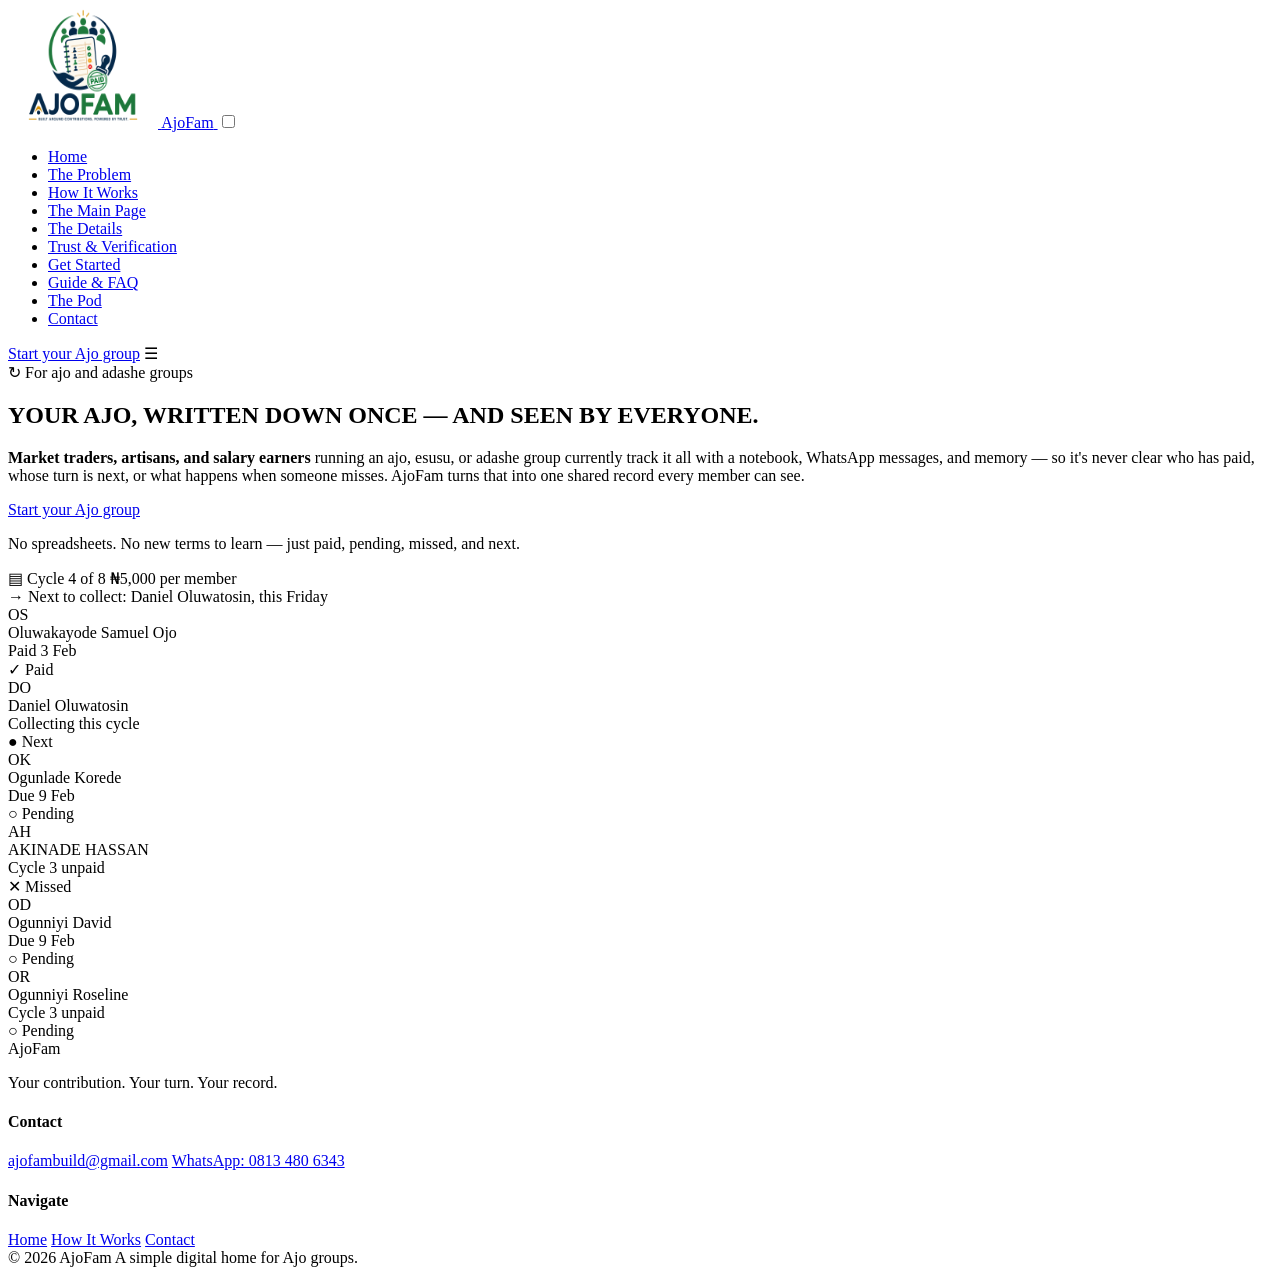
==== index.html @ 565b0f82 "Update index.html" ====
<html lang="en">
  <head>
    <meta charset="UTF-8" />
    <meta name="viewport" content="width=device-width, initial-scale=1.0" />
    <title>AjoFam — Your contribution. Your turn. Your record.</title>
    <link rel="stylesheet" href="brand.css" />
  </head>
  <body>
<header class="nav">
  <div class="nav-inner">
    <a class="brand" href="index.html">
      <img
        src="image/Ajo-fam-logo.png"
        alt="AjoFam logo"
        width="150"
        height="120"
      />
      <span class="brand-word">Ajo<span>Fam</span></span>
    </a>
    <input type="checkbox" id="nav-toggle" class="nav-toggle" />
    <ul class="nav-links">
      <li><a href="index.html" class="active" aria-current="page">Home</a></li>
      <li><a href="problem.html">The Problem</a></li>
      <li><a href="how-it-works.html">How It Works</a></li>
      <li><a href="dashboard.html">The Main Page</a></li>
      <li><a href="details.html">The Details</a></li>
      <li><a href="trust.html">Trust &amp; Verification</a></li>
      <li><a href="request.html">Get Started</a></li>
      <li><a href="faq.html">Guide &amp; FAQ</a></li>
      <li><a href="pod.html">The Pod</a></li>
      <li><a href="contact.html">Contact</a></li>
    </ul>
    <a class="button small" href="request.html">Start your Ajo group</a>
    <label for="nav-toggle" class="nav-toggle-label" aria-label="Toggle navigation menu">
      ☰
    </label>
  </div>
</header>

    <main id="top">
      <section class="hero">
        <div class="wrap hero-grid">
          <div>
            <div class="eyebrow-line">
              <span class="mark">↻</span> For ajo and adashe groups
            </div>
            <h1 class="headline">
              YOUR AJO, WRITTEN DOWN ONCE — AND SEEN BY EVERYONE.
            </h1>
            <p class="subhead">
              <strong>Market traders, artisans, and salary earners</strong>
              running an ajo, esusu, or adashe group currently track it all with
              a notebook, WhatsApp messages, and memory — so it's never clear
              who has paid, whose turn is next, or what happens when someone
              misses. AjoFam turns that into one shared record every member can
              see.
            </p>
            <div class="hero-ctas">
              <a class="button" href="request.html">Start your Ajo group</a>
            </div>
            <p class="hero-note">
              No spreadsheets. No new terms to learn — just paid, pending,
              missed, and next.
            </p>
          </div>

          <div
            class="ledger-card"
            aria-label="Sample AjoFam contribution record"
          >
            <div class="ledger-head">
              <span class="cycle">▤ Cycle 4 of 8</span>
              <span class="amount">₦5,000 per member</span>
            </div>
            <div class="next-banner">
              → Next to collect: Daniel Oluwatosin, this Friday
            </div>
            <div class="rows">
              <div class="row">
                <div class="avatar">OS</div>
                <div class="who">
                  <div class="name">Oluwakayode Samuel Ojo</div>
                  <div class="meta">Paid 3 Feb</div>
                </div>
                <div class="stamp paid">✓ Paid</div>
              </div>
              <div class="row">
                <div class="avatar">DO</div>
                <div class="who">
                  <div class="name">Daniel Oluwatosin</div>
                  <div class="meta">Collecting this cycle</div>
                </div>
                <div class="stamp next">● Next</div>
              </div>
              <div class="row">
                <div class="avatar">OK</div>
                <div class="who">
                  <div class="name">Ogunlade Korede</div>
                  <div class="meta">Due 9 Feb</div>
                </div>
                <div class="stamp pending">○ Pending</div>
              </div>
              <div class="row">
                <div class="avatar">AH</div>
                <div class="who">
                  <div class="name">AKINADE HASSAN</div>
                  <div class="meta">Cycle 3 unpaid</div>
                </div>
                <div class="stamp missed">✕ Missed</div>
              </div>
              <div class="row">
                <div class="avatar">OD</div>
                <div class="who">
                  <div class="name">Ogunniyi David</div>
                  <div class="meta">Due 9 Feb</div>
                </div>
                <div class="stamp pending">○ Pending</div>
              </div>
              <div class="row">
                <div class="avatar">OR</div>
                <div class="who">
                  <div class="name">Ogunniyi Roseline</div>
                  <div class="meta">Cycle 3 unpaid</div>
                </div>
                <div class="stamp pending">○ Pending</div>
              </div>
            </div>
          </div>
        </div>
      </section>
    </main>
    <footer class="site-footer">
  <div class="wrap">
    <div class="footer-grid">
      <div>
        <div class="footer-brand">Ajo<span>Fam</span></div>
        <p>Your contribution. Your turn. Your record.</p>
      </div>
      <div>
        <h4>Contact</h4>
        <a href="mailto:ajofambuild@gmail.com">ajofambuild@gmail.com</a>
        <a href="https://wa.me/2348134806343" target="_blank" rel="noopener">WhatsApp: 0813 480 6343</a>
      </div>
      <div>
        <h4>Navigate</h4>
        <a href="index.html">Home</a>
        <a href="how-it-works.html">How It Works</a>
        <a href="contact.html">Contact</a>
      </div>
    </div>
    <div class="footer-bottom">
      <span>&copy; 2026 AjoFam</span>
      <span>A simple digital home for Ajo groups.</span>
    </div>
  </div>
</footer>
  </body>
</html>
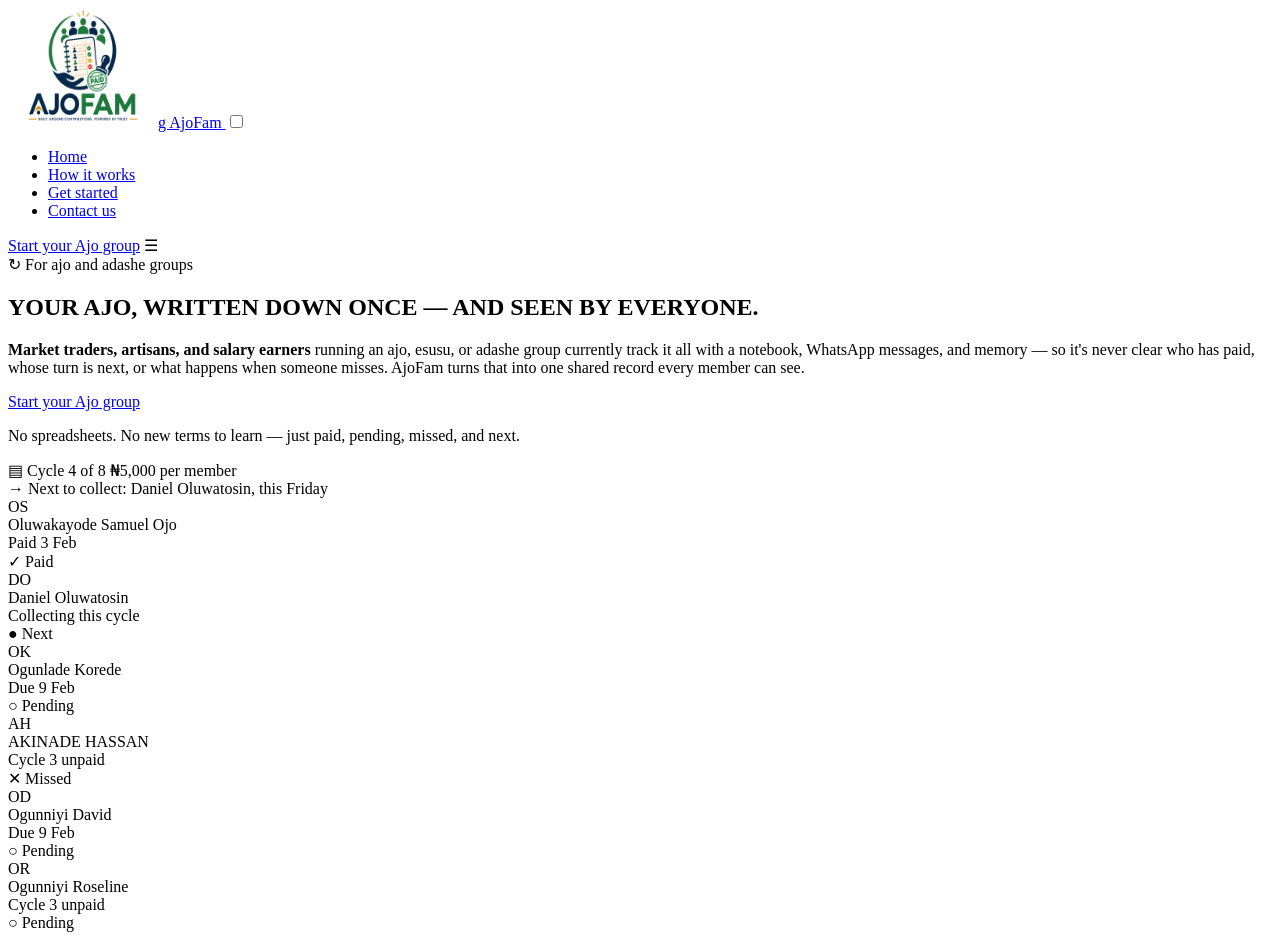
==== commit 87227ec4: "finished" ====
--- a/index.html
+++ b/index.html
@@ -3,39 +3,33 @@
     <meta charset="UTF-8" />
     <meta name="viewport" content="width=device-width, initial-scale=1.0" />
     <title>AjoFam — Your contribution. Your turn. Your record.</title>
-    <link rel="stylesheet" href="brand.css" />
+    <link rel="stylesheet" href="style.css" />
   </head>
   <body>
-<header class="nav">
-  <div class="nav-inner">
-    <a class="brand" href="index.html">
-      <img
-        src="image/Ajo-fam-logo.png"
-        alt="AjoFam logo"
-        width="150"
-        height="120"
-      />
-      <span class="brand-word">Ajo<span>Fam</span></span>
-    </a>
-    <input type="checkbox" id="nav-toggle" class="nav-toggle" />
-    <ul class="nav-links">
-      <li><a href="index.html" class="active" aria-current="page">Home</a></li>
-      <li><a href="problem.html">The Problem</a></li>
-      <li><a href="how-it-works.html">How It Works</a></li>
-      <li><a href="dashboard.html">The Main Page</a></li>
-      <li><a href="details.html">The Details</a></li>
-      <li><a href="trust.html">Trust &amp; Verification</a></li>
-      <li><a href="request.html">Get Started</a></li>
-      <li><a href="faq.html">Guide &amp; FAQ</a></li>
-      <li><a href="pod.html">The Pod</a></li>
-      <li><a href="contact.html">Contact</a></li>
-    </ul>
-    <a class="button small" href="request.html">Start your Ajo group</a>
-    <label for="nav-toggle" class="nav-toggle-label" aria-label="Toggle navigation menu">
-      ☰
-    </label>
-  </div>
-</header>
+    <header class="nav">
+      <div class="nav-inner">
+        <a class="brand" href="#top">
+          <img
+            src="image/Ajo-fam-logo.png"
+            alt="AjoFam logo"
+            width="150"
+            height="120"
+          />g
+          <span class="brand-word">Ajo<span>Fam</span></span>
+        </a>
+        <input type="checkbox" id="nav-toggle" class="nav-toggle" />
+        <ul class="nav-links">
+          <li><a href="#top">Home</a></li>
+          <li><a href="#top">How it works</a></li>
+          <li><a href="#top">Get started</a></li>
+          <li><a href="#top">Contact us</a></li>
+        </ul>
+        <a class="button small" href="request.html">Start your Ajo group</a>
+        <label for="nav-toggle" class="nav-toggle-label" arial-label="Toggle navigation menu">
+          ☰
+        </label>
+      </div>
+    </header>
 
     <main id="top">
       <section class="hero">
@@ -129,30 +123,5 @@
         </div>
       </section>
     </main>
-    <footer class="site-footer">
-  <div class="wrap">
-    <div class="footer-grid">
-      <div>
-        <div class="footer-brand">Ajo<span>Fam</span></div>
-        <p>Your contribution. Your turn. Your record.</p>
-      </div>
-      <div>
-        <h4>Contact</h4>
-        <a href="mailto:ajofambuild@gmail.com">ajofambuild@gmail.com</a>
-        <a href="https://wa.me/2348134806343" target="_blank" rel="noopener">WhatsApp: 0813 480 6343</a>
-      </div>
-      <div>
-        <h4>Navigate</h4>
-        <a href="index.html">Home</a>
-        <a href="how-it-works.html">How It Works</a>
-        <a href="contact.html">Contact</a>
-      </div>
-    </div>
-    <div class="footer-bottom">
-      <span>&copy; 2026 AjoFam</span>
-      <span>A simple digital home for Ajo groups.</span>
-    </div>
-  </div>
-</footer>
   </body>
 </html>
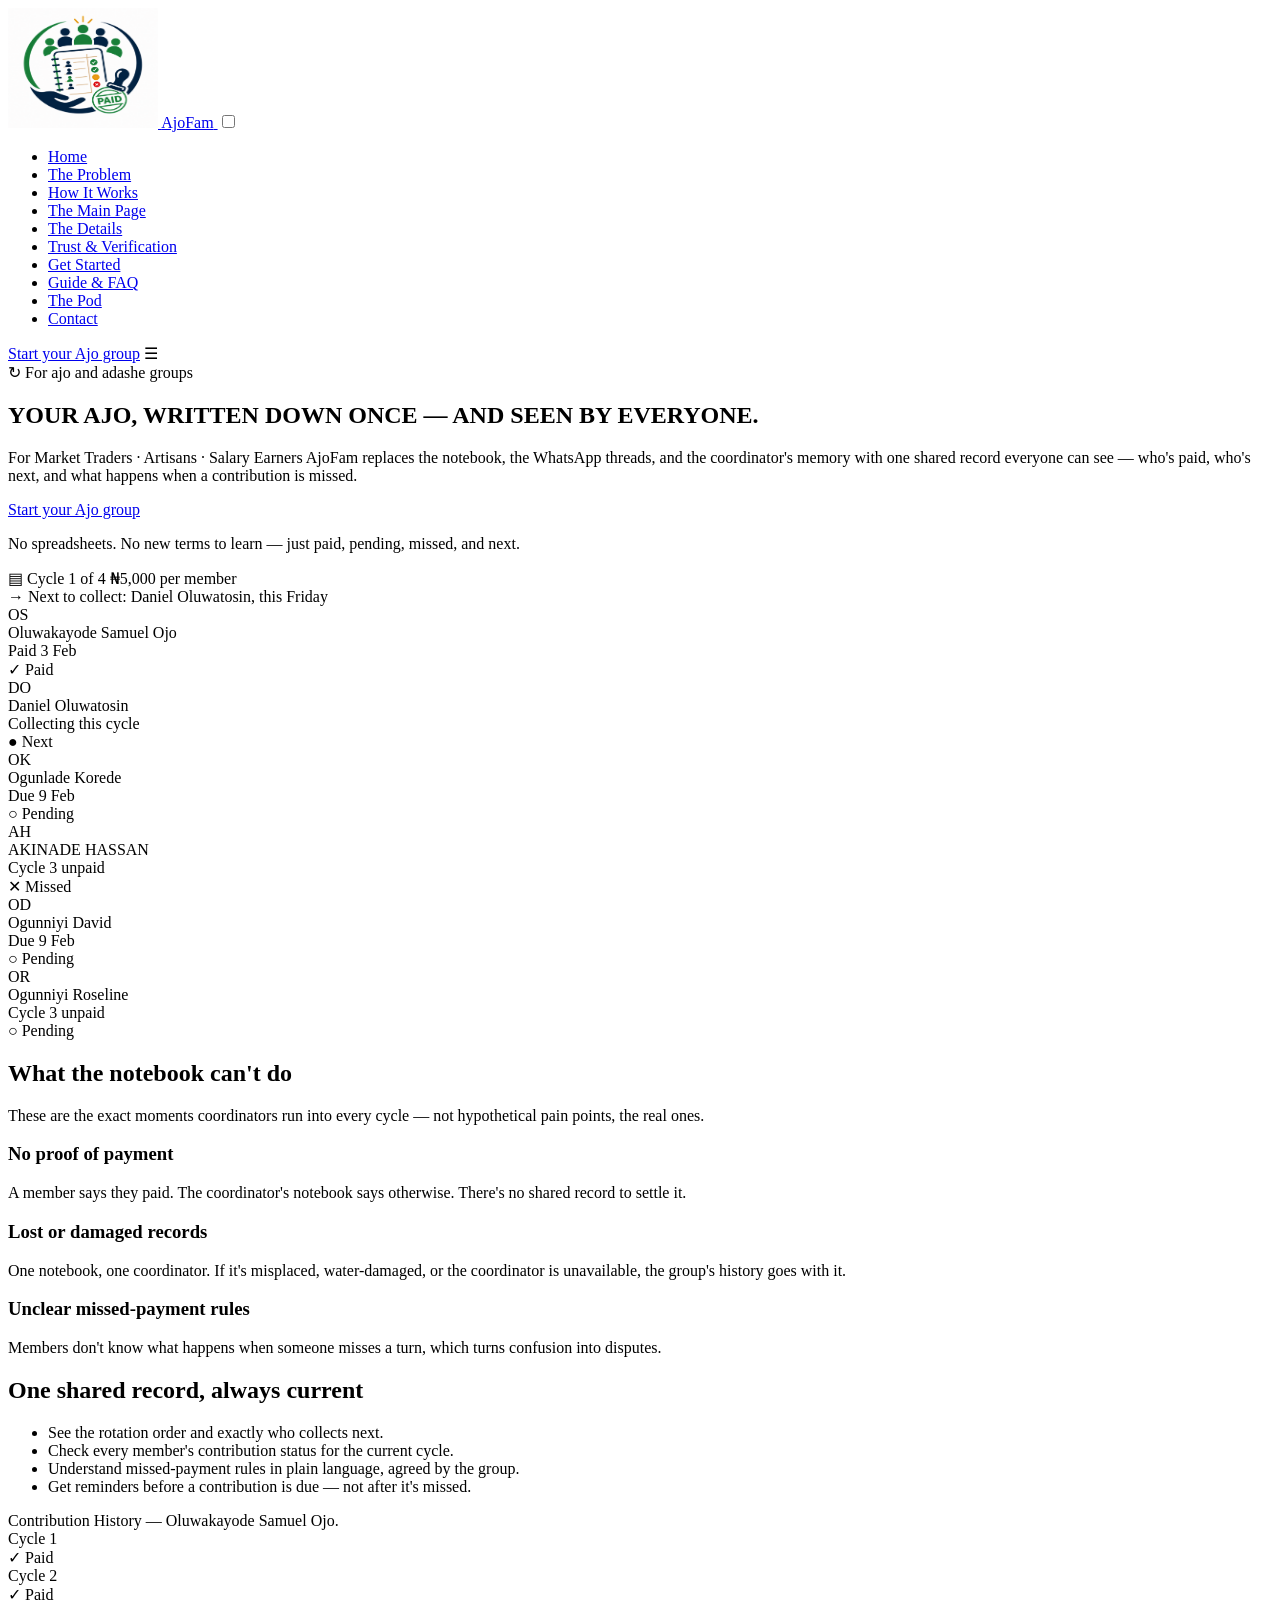
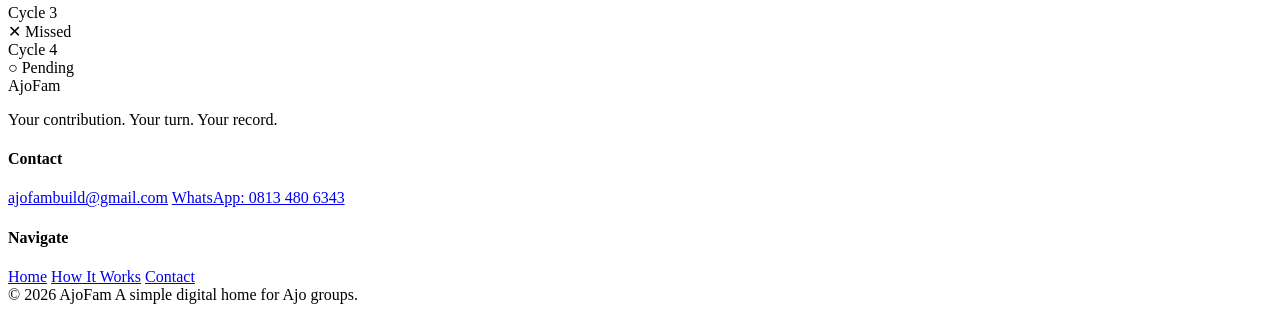
==== commit c33f998e: "finished" ====
--- a/index.html
+++ b/index.html
@@ -3,33 +3,39 @@
     <meta charset="UTF-8" />
     <meta name="viewport" content="width=device-width, initial-scale=1.0" />
     <title>AjoFam — Your contribution. Your turn. Your record.</title>
-    <link rel="stylesheet" href="style.css" />
+    <link rel="stylesheet" href="brand.css" />
   </head>
   <body>
-    <header class="nav">
-      <div class="nav-inner">
-        <a class="brand" href="#top">
-          <img
-            src="image/Ajo-fam-logo.png"
-            alt="AjoFam logo"
-            width="150"
-            height="120"
-          />g
-          <span class="brand-word">Ajo<span>Fam</span></span>
-        </a>
-        <input type="checkbox" id="nav-toggle" class="nav-toggle" />
-        <ul class="nav-links">
-          <li><a href="#top">Home</a></li>
-          <li><a href="#top">How it works</a></li>
-          <li><a href="#top">Get started</a></li>
-          <li><a href="#top">Contact us</a></li>
-        </ul>
-        <a class="button small" href="request.html">Start your Ajo group</a>
-        <label for="nav-toggle" class="nav-toggle-label" arial-label="Toggle navigation menu">
-          ☰
-        </label>
-      </div>
-    </header>
+<header class="nav">
+  <div class="nav-inner">
+    <a class="brand" href="index.html">
+      <img
+        src="image/Ajo-fam-logo.png"
+        alt="AjoFam logo"
+        width="150"
+        height="120"
+      />
+      <span class="brand-word">Ajo<span>Fam</span></span>
+    </a>
+    <input type="checkbox" id="nav-toggle" class="nav-toggle" />
+    <ul class="nav-links">
+      <li><a href="index.html" class="active" aria-current="page">Home</a></li>
+      <li><a href="problem.html">The Problem</a></li>
+      <li><a href="how-it-works.html">How It Works</a></li>
+      <li><a href="dashboard.html">The Main Page</a></li>
+      <li><a href="details.html">The Details</a></li>
+      <li><a href="trust.html">Trust &amp; Verification</a></li>
+      <li><a href="request.html">Get Started</a></li>
+      <li><a href="faq.html">Guide &amp; FAQ</a></li>
+      <li><a href="pod.html">The Pod</a></li>
+      <li><a href="contact.html">Contact</a></li>
+    </ul>
+    <a class="button small" href="request.html">Start your Ajo group</a>
+    <label for="nav-toggle" class="nav-toggle-label" aria-label="Toggle navigation menu">
+      ☰
+    </label>
+  </div>
+</header>
 
     <main id="top">
       <section class="hero">
@@ -42,12 +48,10 @@
               YOUR AJO, WRITTEN DOWN ONCE — AND SEEN BY EVERYONE.
             </h1>
             <p class="subhead">
-              <strong>Market traders, artisans, and salary earners</strong>
-              running an ajo, esusu, or adashe group currently track it all with
-              a notebook, WhatsApp messages, and memory — so it's never clear
-              who has paid, whose turn is next, or what happens when someone
-              misses. AjoFam turns that into one shared record every member can
-              see.
+              <span class="hero-tag">For Market Traders · Artisans · Salary Earners</span>
+              AjoFam replaces the notebook, the WhatsApp threads, and the
+            coordinator's memory with one shared record everyone can see — who's
+            paid, who's next, and what happens when a contribution is missed.
             </p>
             <div class="hero-ctas">
               <a class="button" href="request.html">Start your Ajo group</a>
@@ -63,7 +67,7 @@
             aria-label="Sample AjoFam contribution record"
           >
             <div class="ledger-head">
-              <span class="cycle">▤ Cycle 4 of 8</span>
+              <span class="cycle">▤ Cycle 1 of 4</span>
               <span class="amount">₦5,000 per member</span>
             </div>
             <div class="next-banner">
@@ -122,6 +126,105 @@
           </div>
         </div>
       </section>
+      <section class="problem">
+        <div class="container">
+          <h2>What the notebook can't do</h2>
+          <p class="subtext">
+            These are the exact moments coordinators run into every cycle — not
+            hypothetical pain points, the real ones.
+          </p>
+          <div class="problem-grid">
+            <div class="problem-card">
+              <h3>No proof of payment</h3>
+              <p>
+                A member says they paid. The coordinator's notebook says
+                otherwise. There's no shared record to settle it.
+              </p>
+            </div>
+            <div class="problem-card">
+              <h3>Lost or damaged records</h3>
+              <p>
+                One notebook, one coordinator. If it's misplaced, water-damaged,
+                or the coordinator is unavailable, the group's history goes with
+                it.
+              </p>
+            </div>
+            <div class="problem-card">
+              <h3>Unclear missed-payment rules</h3>
+              <p>
+              Members don't know what happens when someone misses a turn, which
+              turns confusion into disputes.
+              </p>
+            </div>
+          </div>
+        </div>
+      </section>
+    <section class="solution">
+      <div class="container">
+        <div>
+          <h2>One shared record, always current</h2>
+          <ul>
+            <li>See the rotation order and exactly who collects next.</li>
+            <li>
+              Check every member's contribution status for the current cycle.
+            </li>
+            <li>
+              Understand missed-payment rules in plain language, agreed by the
+              group.
+            </li>
+            <li>
+              Get reminders before a contribution is due — not after it's
+              missed.
+            </li>
+          </ul>
+        </div>
+        <div class="ledger-card">
+          <div class="ledger-head">Contribution History — Oluwakayode Samuel Ojo.</div>
+          <div class="row">
+            <div class="ledger-name">Cycle 1</div>
+            <div class="stamp paid">✓ Paid</div>
+          </div>
+          <div class="row">
+            <div class="ledger-name">Cycle 2</div>
+            <div class="stamp paid">✓ Paid</div>
+          </div>
+          <div class="row">
+            <div class="ledger-name">Cycle 3</div>
+            <div class="stamp missed">✕ Missed</div>
+          </div>
+          <div class="row">
+            <div class="ledger-name">Cycle 4</div>
+            <div class="stamp pending">○ Pending</div>
+          </div>
+        </div>
+      </div>
+    </section>
+
     </main>
+    <footer class="site-footer">
+  <div class="wrap">
+    <div class="footer-grid">
+      <div>
+        <div class="footer-brand">Ajo<span>Fam</span></div>
+        <p>Your contribution. Your turn. Your record.</p>
+      </div>
+      <div>
+        <h4>Contact</h4>
+        <a href="mailto:ajofambuild@gmail.com">ajofambuild@gmail.com</a>
+        <a href="https://wa.me/2348134806343" target="_blank" rel="noopener">WhatsApp: 0813 480 6343</a>
+      </div>
+      <div>
+        <h4>Navigate</h4>
+        <a href="index.html">Home</a>
+        <a href="how-it-works.html">How It Works</a>
+        <a href="contact.html">Contact</a>
+      </div>
+    </div>
+    <div class="footer-bottom">
+      <span>&copy; 2026 AjoFam</span>
+      <span>A simple digital home for Ajo groups.</span>
+    </div>
+  </div>
+</footer>
   </body>
 </html>
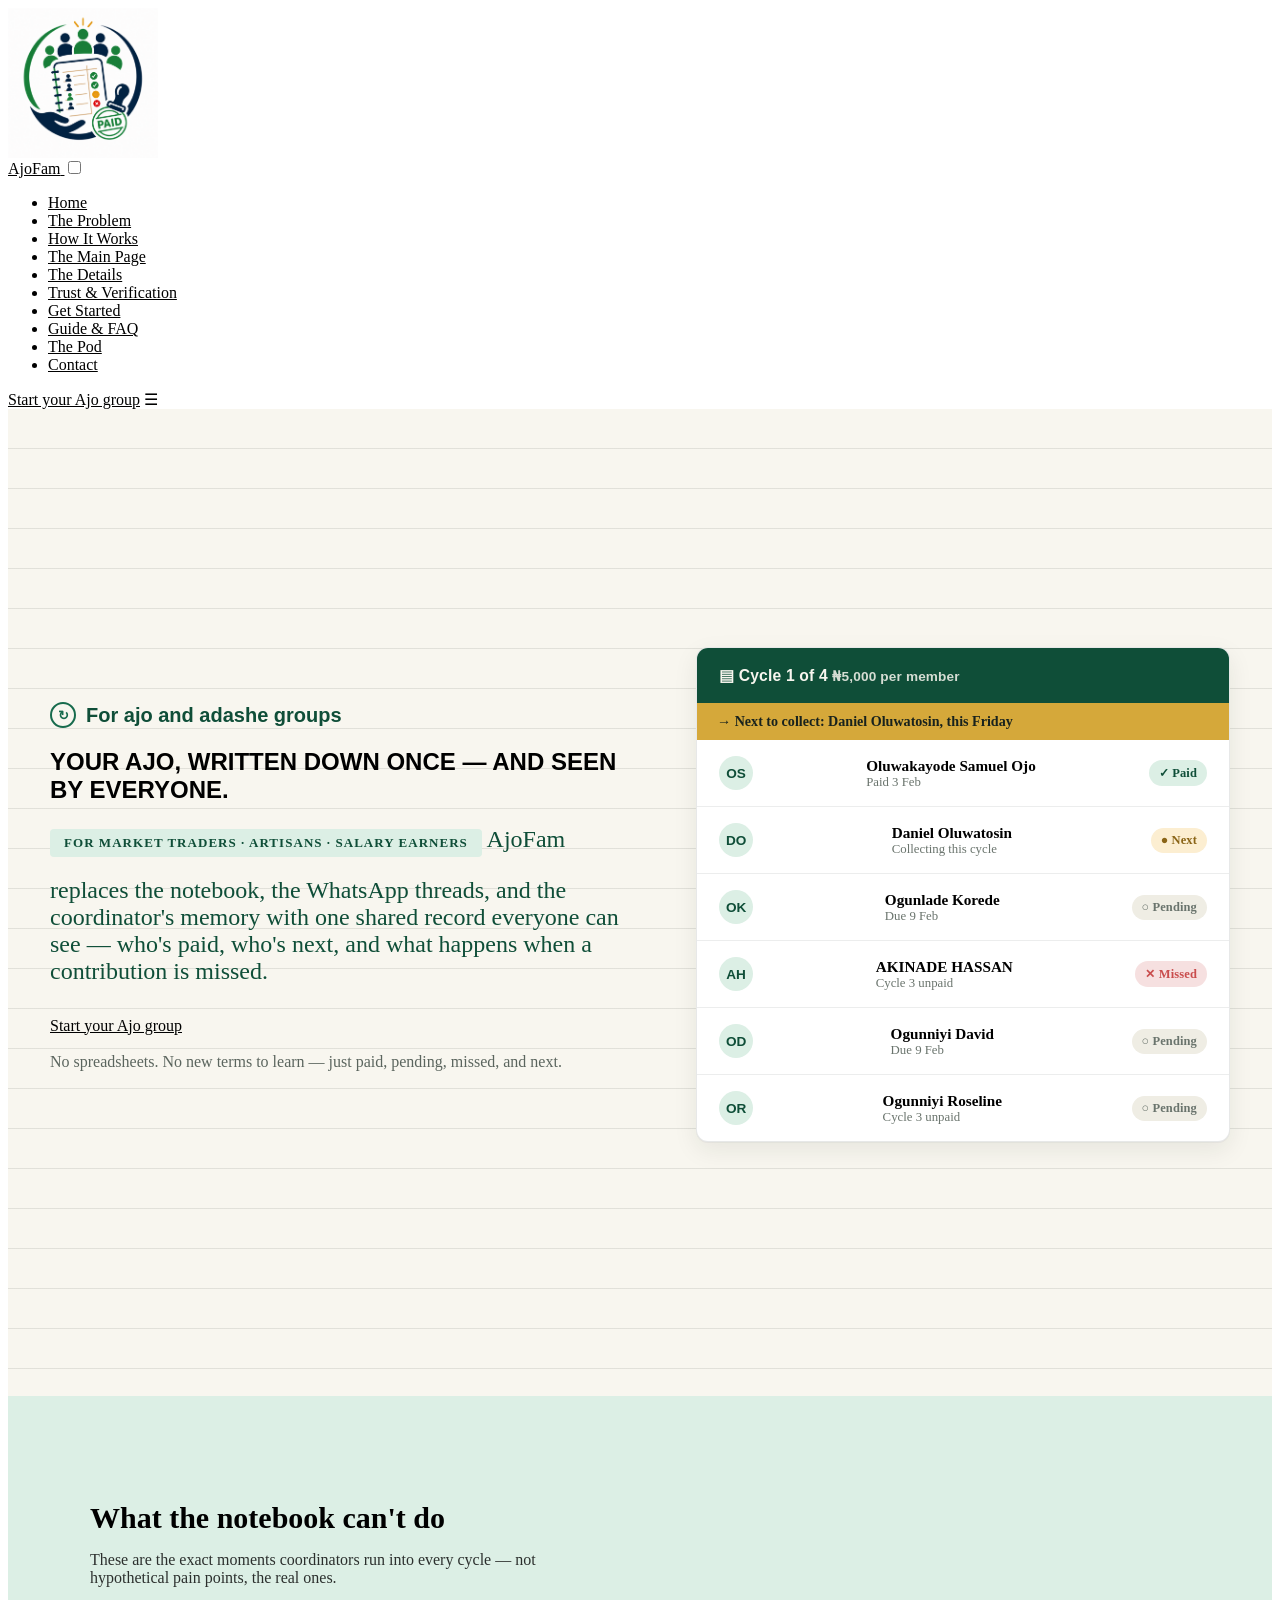
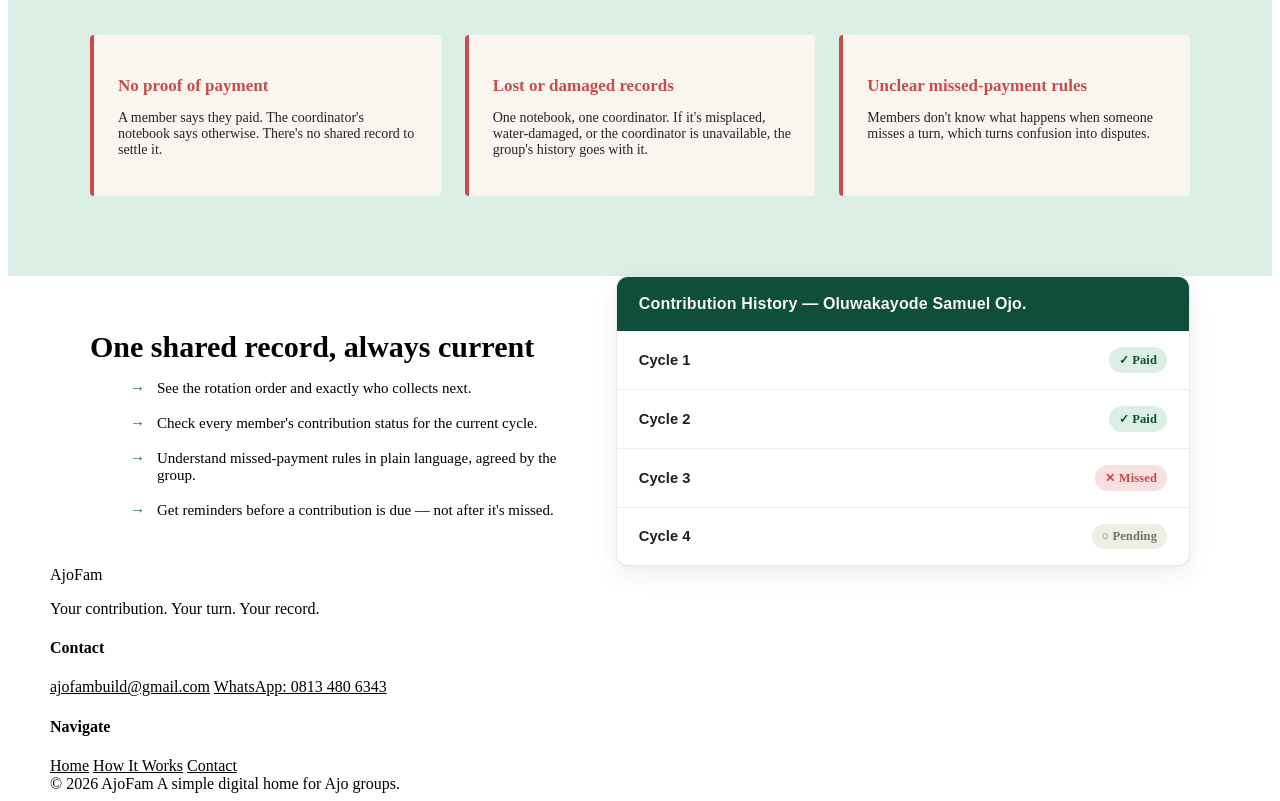
==== commit 3ddfef12: "completed trust.css" ====
--- a/index.html
+++ b/index.html
@@ -4,6 +4,7 @@
     <meta name="viewport" content="width=device-width, initial-scale=1.0" />
     <title>AjoFam — Your contribution. Your turn. Your record.</title>
     <link rel="stylesheet" href="brand.css" />
+    <link rel="stylesheet" href="landing.css" />
   </head>
   <body>
 <header class="nav">
--- a/landing.css
+++ b/landing.css
@@ -0,0 +1,416 @@
+a {
+  color: inherit;
+}
+img {
+  max-width: 100%;
+  display: block;
+  height: auto;
+}
+
+.wrap {
+  max-width: 1180px;
+  margin: 0 auto;
+  padding: 0 32px;
+}
+
+/* ================= HERO (this is the whole page) ================= */
+section.hero {
+  background:
+    repeating-linear-gradient(
+      to bottom,
+      transparent 0px,
+      transparent 39px,
+      rgba(24, 34, 29, 0.1) 39px,
+      rgba(24, 34, 29, 0.1) 40px
+    ),
+    #f8f6ef;
+  padding: 72px 0 88px;
+  min-height: calc(100vh - 73px);
+  display: flex;
+  align-items: center;
+}
+.hero-grid {
+  width: 100%;
+  display: grid;
+  grid-template-columns: 1.05fr 0.95fr;
+  gap: 56px;
+  align-items: center;
+}
+.eyebrow-line {
+  display: flex;
+  align-items: center;
+  gap: 10px;
+  font-family: "Inter", sans-serif;
+  font-weight: 600;
+  font-size: 1.25rem;
+  color: #0f4e38;
+  margin-bottom: 18px;
+}
+.eyebrow-line .mark {
+  width: 22px;
+  height: 22px;
+  border-radius: 50%;
+  border: 2px solid #176b4d;
+  display: flex;
+  align-items: center;
+  justify-content: center;
+  font-size: 0.8rem;
+  color: #176b4d;
+  flex-shrink: 0;
+}
+.container {
+  max-width: 1100px;
+  margin: 0 auto;
+  padding: 0 24px;
+}
+.headline {
+  font-family: "DM Sans", sans-serif;
+  color: "Inter", sans-serif;
+  line-height: 1.15;
+}
+p.subhead {
+  margin-top: 22px;
+  font-size: 1.5rem;
+  max-width: 48ch;
+  color: #0f4e38;
+}
+.hero-tag {
+  display: inline-block;
+  font-size: 13px;
+  letter-spacing: 0.08em;
+  text-transform: uppercase;
+  color: #0f4e38;
+  background: #dcefe5;
+  padding: 6px 14px;
+  border-radius: 4px;
+  margin-bottom: 20px;
+  font-weight: 600;
+}
+p.subhead strong {
+  color: #0f4e38;
+}
+
+.problem {
+  background: #dcefe5;
+  padding: 80px 0;
+}
+
+.problem h2 {
+  font-size: 30px;
+  margin-bottom: 12px;
+  max-width: 30ch;
+}
+
+.problem .subtext {
+  font-size: 16px;
+  opacity: 0.8;
+  margin-bottom: 48px;
+  max-width: 60ch;
+}
+
+.problem-grid {
+  display: grid;
+  grid-template-columns: repeat(3, 1fr);
+  gap: 24px;
+}
+
+.problem-card {
+  background: #f8f6ef;
+  border-left: 4px solid #c94c4c;
+  border-radius: 4px;
+  padding: 24px;
+}
+
+.problem-card h3 {
+  font-size: 17px;
+  color: #c94c4c;
+  margin-bottom: 8px;
+}
+
+.problem-card p {
+  font-size: 14px;
+  opacity: 0.85;
+}
+
+<--solution section-- > .solution {
+  padding: 88px 0;
+  background: #dcefe5;
+}
+
+.solution .container {
+  display: grid;
+  grid-template-columns: 0.9fr 1.1fr;
+  gap: 56px;
+  align-items: center;
+}
+
+.solution h2 {
+  font-size: 30px;
+  margin-bottom: 16px;
+}
+
+.solution ul {
+  list-style: none;
+}
+
+.solution li {
+  display: flex;
+  gap: 12px;
+  margin-bottom: 18px;
+  font-size: 15px;
+}
+
+.solution li::before {
+  content: "→";
+  color: #176b4d;
+  font-weight: 700;
+  flex-shrink: 0;
+}
+
+.hero-ctas {
+  margin-top: 32px;
+}
+.hero-note {
+  margin-top: 18px;
+  font-size: 1rem;
+  color: #5b655e;
+}
+
+/* ----- ledger mock panel ----- */
+.ledger-card {
+  background: #ffffff;
+  border: 1px solid rgba(24, 34, 29, 0.1);
+  border-radius: 12px;
+  box-shadow: 0 8px 24px rgba(24, 34, 29, 0.08), 0 1px 0 rgba(24, 34, 29, 0.04);
+  overflow: hidden;
+}
+
+.ledger-head {
+  background: #0f4e38;
+  color: #f8f6ef;
+  padding: 18px 22px;
+  font-family: "DM Sans", sans-serif;
+  font-weight: 700;
+  font-size: 1rem;
+  letter-spacing: 0.01em;
+}
+
+.row {
+  display: flex;
+  align-items: center;
+  justify-content: space-between;
+  gap: 12px;
+  padding: 16px 22px;
+  border-bottom: 1px solid rgba(24, 34, 29, 0.08);
+  transition: background 0.15s ease;
+}
+
+.row:last-child {
+  border-bottom: none;
+}
+
+.row:hover {
+  background: rgba(15, 78, 56, 0.03);
+}
+
+.ledger-name {
+  font-family: "Inter", sans-serif;
+  font-weight: 600;
+  font-size: 0.92rem;
+  color: #18221d;
+}
+
+.stamp {
+  font-size: 0.78rem;
+  font-weight: 700;
+  padding: 5px 12px;
+  border-radius: 20px;
+  white-space: nowrap;
+  letter-spacing: 0.01em;
+}
+.ledger-head .cycle {
+  font-family: "DM Sans", sans-serif;
+  font-weight: 700;
+  font-size: 0.98rem;
+}
+.ledger-head .amount {
+  font-size: 0.85rem;
+  opacity: 0.85;
+}
+.next-banner {
+  background: #d5a83a;
+  color: #18221d;
+  padding: 10px 20px;
+  font-size: 0.88rem;
+  font-weight: 600;
+  display: flex;
+  align-items: center;
+  gap: 8px;
+}
+.avatar {
+  width: 34px;
+  height: 34px;
+  border-radius: 50%;
+  display: flex;
+  align-items: center;
+  justify-content: center;
+  font-family: "DM Sans", sans-serif;
+  font-weight: 700;
+  font-size: 0.85rem;
+  background: #dcefe5;
+  color: #0f4e38;
+  flex-shrink: 0;
+}
+.who .name {
+  font-weight: 600;
+  font-size: 0.95rem;
+}
+.who .meta {
+  font-size: 0.8rem;
+  color: #6a746d;
+}
+.stamp {
+  font-size: 0.78rem;
+  font-weight: 700;
+  padding: 5px 10px;
+  border-radius: 20px;
+  white-space: nowrap;
+}
+.stamp.paid {
+  background: #dcefe5;
+  color: #0f4e38;
+}
+.stamp.next {
+  background: #fceed1;
+  color: #8a6416;
+}
+.stamp.pending {
+  background: #efede4;
+  color: #6a746d;
+}
+.stamp.missed {
+  background: #f6e0e0;
+  color: #c94c4c;
+}
+
+/* ================= RESPONSIVE ================= */
+@media (min-width: 1400px) {
+  .wrap {
+    max-width: 1280px;
+  }
+}
+
+@media (max-width: 1024px) {
+  .hero-grid {
+    gap: 40px;
+  }
+  h1.headline {
+    font-size: 2.5rem;
+  }
+}
+
+@media (max-width: 900px) {
+  section.hero {
+    min-height: auto;
+    padding: 48px 0 56px;
+  }
+  .hero-grid {
+    grid-template-columns: 1fr;
+  }
+  h1.headline {
+    font-size: 2.3rem;
+    max-width: none;
+  }
+  p.subhead {
+    max-width: none;
+  }
+  .ledger-card {
+    max-width: 520px;
+    gap: 12px;
+  }
+}
+
+@media (max-width: 640px) {
+  .wrap {
+    padding: 0 20px;
+  }
+  .nav-inner {
+    padding: 12px 20px;
+  }
+  h1.headline {
+    font-size: 2rem;
+  }
+  p.subhead {
+    font-size: 1.02rem;
+  }
+  section.hero {
+    padding: 36px 0 40px;
+  }
+  .hero-ctas .btn {
+    width: 100%;
+  }
+  .ledger-head {
+    flex-direction: column;
+    align-items: flex-start;
+    gap: 5px;
+    padding: 14px 16px;
+  }
+}
+
+@media (max-width: 420px) {
+  .brand-word {
+    font-size: 1.05rem;
+  }
+  .brand img {
+    height: 32px;
+    width: 32px;
+  }
+  h1.headline {
+    font-size: 1.65rem;
+  }
+  .ledger-head {
+    flex-direction: column;
+    align-items: flex-start;
+    gap: 5px;
+    padding: 14px 16px;
+  }
+  .next-banner {
+    padding: 10px 16px;
+    font-size: 0.82rem;
+  }
+  .row {
+    grid-template-columns: 30px 1fr;
+    row-gap: 6px;
+    padding: 12px;
+  }
+  .stamp {
+    grid-column: 2;
+    justify-self: start;
+  }
+  .avatar {
+    width: 30px;
+    height: 30px;
+    font-size: 0.75rem;
+  }
+}
+
+@media (max-height: 480px) and (orientation: landscape) {
+  section.hero {
+    min-height: auto;
+    padding: 28px 0;
+  }
+  .hero-grid {
+    gap: 28px;
+  }
+}
+@media (max-width: 800px) {
+  .solution .container {
+    grid-template-columns: 1fr;
+  }
+  .problem-grid {
+    grid-template-columns: 1fr;
+  }
+  .hero h1 {
+    font-size: 32px;
+  }
+}
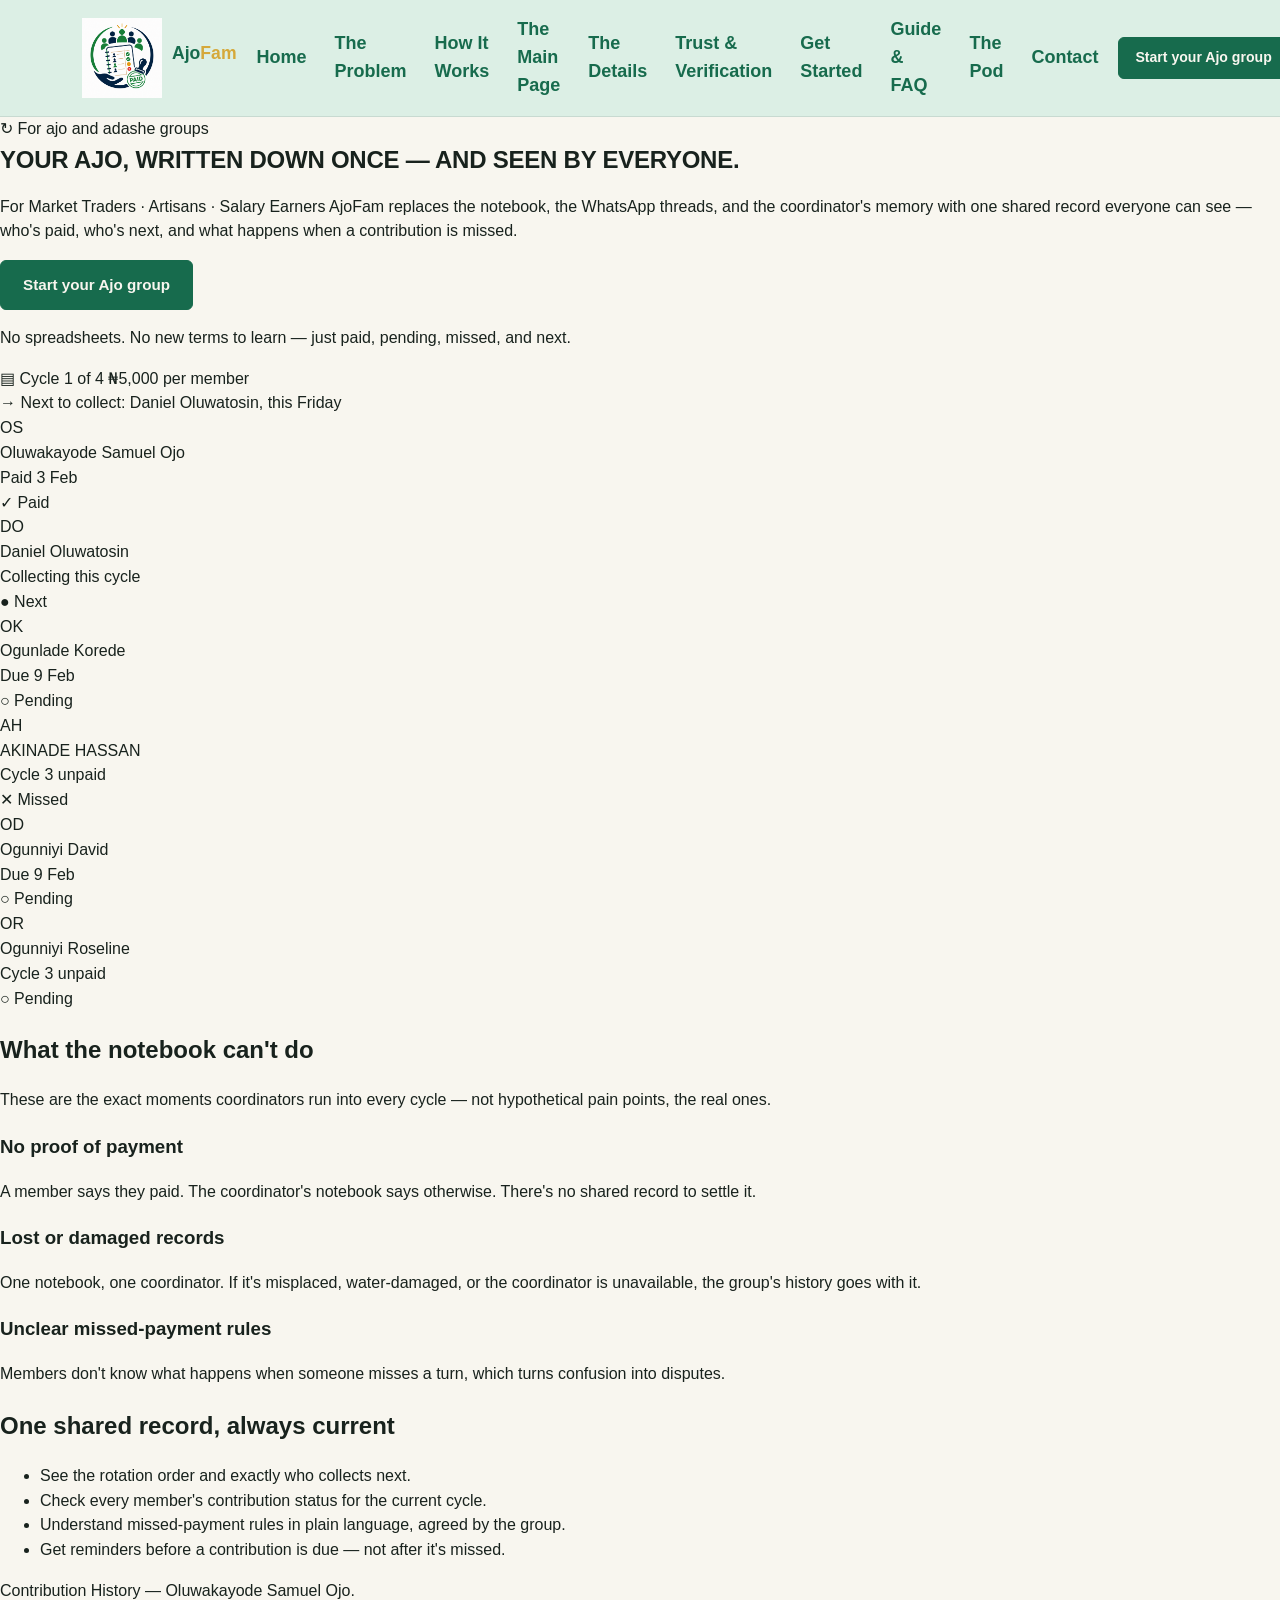
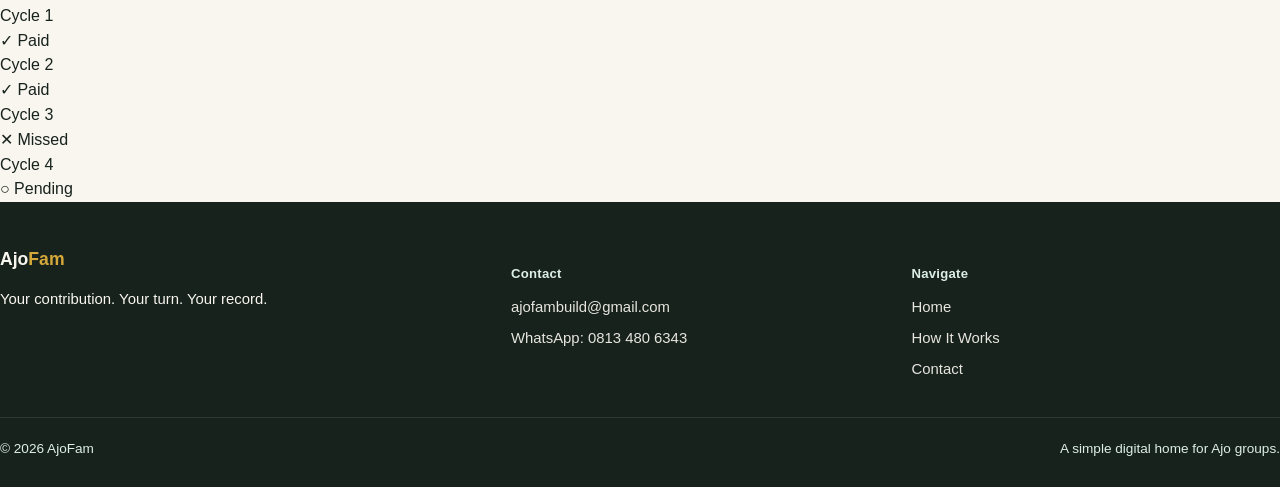
==== commit c7b27c67: "put all css file to one folder" ====
--- a/index.html
+++ b/index.html
@@ -3,8 +3,8 @@
     <meta charset="UTF-8" />
     <meta name="viewport" content="width=device-width, initial-scale=1.0" />
     <title>AjoFam — Your contribution. Your turn. Your record.</title>
-    <link rel="stylesheet" href="brand.css" />
-    <link rel="stylesheet" href="landing.css" />
+    <link rel="stylesheet" href="Css-style/Brand.css" />
+    <link rel="stylesheet" href="Css-style/Landing.css" />
   </head>
   <body>
 <header class="nav">
--- a/Css-style/Brand.css
+++ b/Css-style/Brand.css
@@ -0,0 +1,342 @@
+* {
+  box-sizing: border-box;
+}
+html {
+  scroll-behavior: smooth;
+}
+body {
+  margin: 0;
+  background: #f8f6ef;
+  color: #18221d;
+  font-family: "Inter", sans-serif;
+  font-size: 16px;
+  line-height: 1.55;
+  -webkit-font-smoothing: antialiased;
+}
+
+h1,
+.display {
+  font-family: "DM Sans", sans-serif;
+  color: #18221d;
+  margin: 0;
+  letter-spacing: -0.01em;
+}
+
+.brand {
+  display: flex;
+  align-items: center;
+  gap: 10px;
+  text-decoration: none;
+}
+.brand img {
+  height: 80px;
+  width: 80px;
+  object-fit: contain;
+  flex-shrink: 0;
+}
+.brand-word {
+  font-family: "DM Sans", sans-serif;
+  font-weight: 800;
+  font-size: 1.1rem;
+  color: #176b4d;
+  margin-bottom: 8px;
+}
+.brand-word span {
+  color: #d5a83a;
+}
+
+/* ================= NAV ================= */
+header.nav {
+  position: sticky;
+  top: 0;
+  z-index: 50;
+  background: #dcefe5;
+  border-bottom: 1px solid rgba(24, 34, 29, 0.1);
+}
+.nav-inner {
+  display: flex;
+  align-items: center;
+  justify-content: space-between;
+  padding: 16px 32px;
+  max-width: 1180px;
+  margin: 0 auto;
+  gap: 20px;
+}
+
+.nav-links {
+  display:flex;
+  align-items:center;
+  gap:28px;
+  list-style:none;
+  margin:0;
+  padding:0;
+  transition:
+  transform 0.2s ease,
+  border-color 0.2s ease;
+}
+
+.nav-links a:hover {
+  transform: translateY(-3px);
+  border-color: #176b4d;
+}
+ul.nav-links a{
+  font-family:'Inter', sans-serif;
+  font-weight:550;
+  font-size:1.125rem;
+  color:#176B4D;
+  text-decoration:none;
+  transition:color 0.2s ease;
+  transform:scale(1);
+}
+
+ul.nav-links a:hover{ color:#0f4e38; }
+ul.nav-links a:focus-visible{ outline-offset:4px; }
+
+.nav-toggle{ display:none; }
+
+.nav-toggle-label{
+  display:none;
+  cursor:pointer;
+  width:40px; height:40px;
+  align-items:center; justify-content:center;
+  border-radius:6px;
+  border:1px solid rgba(24,34,29,0.10);
+  font-size:1.125rem;
+  color:#0F4E38;
+  flex-shrink:0;
+  transition: all 0.2s ease;
+}
+.nav-toggle-label:hover{ background:#DCEFE5; }
+
+.button {
+  display: inline-flex;
+  align-items: center;
+  justify-content: center;
+  gap: 8px;
+  background: #176b4d;
+  color: #f8f6ef;
+  font-family: "Inter", sans-serif;
+  font-weight: 600;
+  font-size: 0.95rem;
+  padding: 12px 22px;
+  min-height: 44px;
+  border-radius: 6px;
+  text-decoration: none;
+  border: 1px solid #176b4d;
+  cursor: pointer;
+  white-space: nowrap;
+}
+.button:hover {
+  background: #0f4e38;
+  border-color: #0f4e38;
+}
+.button.small {
+  padding: 9px 16px;
+  font-size: 0.88rem;
+  min-height: 40px;
+}
+
+
+
+/* ================= RESPONSIVE ================= */
+@media (min-width: 1400px) {
+  .wrap {
+    max-width: 1280px;
+  }
+}
+
+@media (max-width: 1024px) {
+  .hero-grid {
+    gap: 40px;
+  }
+  h1.headline {
+    font-size: 2.5rem;
+  }
+  .nav-inner {
+    padding: 12px 20px;
+    gap: 20px;
+    align-items: center;
+  }
+}
+
+@media (max-width: 900px) {
+  section.hero {
+    min-height: auto;
+    padding: 48px 0 56px;
+  }
+  .hero-grid {
+    grid-template-columns: 1fr;
+  }
+  h1.headline {
+    font-size: 2.3rem;
+    max-width: none;
+  }
+  p.subhead {
+    max-width: none;
+  }
+  .ledger-card {
+    max-width: 520px;
+  }
+}
+
+@media (max-width: 640px) {
+  .wrap {
+    padding: 0 20px;
+  }
+  .nav-inner {
+    padding: 12px 20px;
+  }
+  h1.headline {
+    font-size: 2rem;
+  }
+  p.subhead {
+    font-size: 1.02rem;
+  }
+  section.hero {
+    padding: 36px 0 40px;
+  }
+  .hero-ctas .btn {
+    width: 100%;
+  }
+}
+
+@media (max-width: 420px) {
+  .brand-word {
+    font-size: 1.05rem;
+  }
+  .brand img {
+    height: 32px;
+    width: 32px;
+  }
+  h1.headline {
+    font-size: 1.65rem;
+  }
+  .ledger-head {
+    flex-direction: column;
+    align-items: flex-start;
+    gap: 4px;
+    padding: 14px 16px;
+  }
+  .next-banner {
+    padding: 10px 16px;
+    font-size: 0.82rem;
+  }
+  .row {
+    grid-template-columns: 30px 1fr;
+    row-gap: 6px;
+    padding: 12px;
+  }
+  .stamp {
+    grid-column: 2;
+    justify-self: start;
+  }
+  .avatar {
+    width: 30px;
+    height: 30px;
+    font-size: 0.75rem;
+  }
+}
+
+@media (max-height: 480px) and (orientation: landscape) {
+  section.hero {
+    min-height: auto;
+    padding: 28px 0;
+  }
+  .hero-grid {
+    gap: 28px;
+  }
+}
+
+@media (max-width: 900px){
+  .nav-toggle-label{ display:flex;
+
+ }
+  .nav-links{
+    flex-direction:column;
+    align-items:stretch;
+    gap:0;
+    position:absolute;
+    top:100%; left:0; right:0;
+    background:#F8F6EF;
+    border-bottom:1px solid rgba(24,34,29,0.10);
+    max-height:0;
+    overflow:hidden;
+    transition:max-height 0.25s ease;
+  }
+  .nav-toggle:checked ~ .nav-links{ max-height:80vh; overflow-y:auto; }
+  .nav-links a{
+    padding:14px 32px;
+    border-top:1px solid rgba(24,34,29,0.10);
+    min-height:44px;
+    display:flex; align-items:center;
+  }
+}
+
+/* ================= NAV — current page indicator ================= */
+ul.nav-links a.active {
+  color: #176b4d;
+  font-weight: 700;
+}
+
+/* ================= FOOTER ================= */
+footer.site-footer {
+  background: #18221d;
+  color: #f8f6ef;
+  padding: 44px 0 28px;
+}
+.footer-grid {
+  display: grid;
+  grid-template-columns: 1.3fr 1fr 1fr;
+  gap: 32px;
+  margin-bottom: 28px;
+}
+.footer-brand {
+  font-family: "DM Sans", sans-serif;
+  font-weight: 800;
+  font-size: 1.1rem;
+  color: #f8f6ef;
+  margin-bottom: 8px;
+}
+.footer-brand span {
+  color: #d5a83a;
+}
+.footer-grid h4 {
+  font-family: "DM Sans", sans-serif;
+  color: #dcefe5;
+  font-size: 0.82rem;
+  letter-spacing: 0.02em;
+  margin-bottom: 12px;
+}
+.footer-grid p,
+.footer-grid a {
+  color: #f8f6ef;
+  font-size: 0.93rem;
+  text-decoration: none;
+}
+.footer-grid a {
+  display: block;
+  margin-bottom: 8px;
+  opacity: 0.92;
+}
+.footer-grid a:hover {
+  opacity: 1;
+  text-decoration: underline;
+}
+.footer-bottom {
+  border-top: 1px solid #2c392f;
+  padding-top: 20px;
+  display: flex;
+  flex-wrap: wrap;
+  justify-content: space-between;
+  gap: 8px;
+  font-size: 0.85rem;
+  color: #dcefe5;
+}
+@media (max-width: 700px) {
+  .footer-grid { grid-template-columns: 1fr; gap: 24px; }
+}
+
+@media (max-width: 800px) {
+  .problem-grid {
+    grid-template-columns: 1fr;}
+}
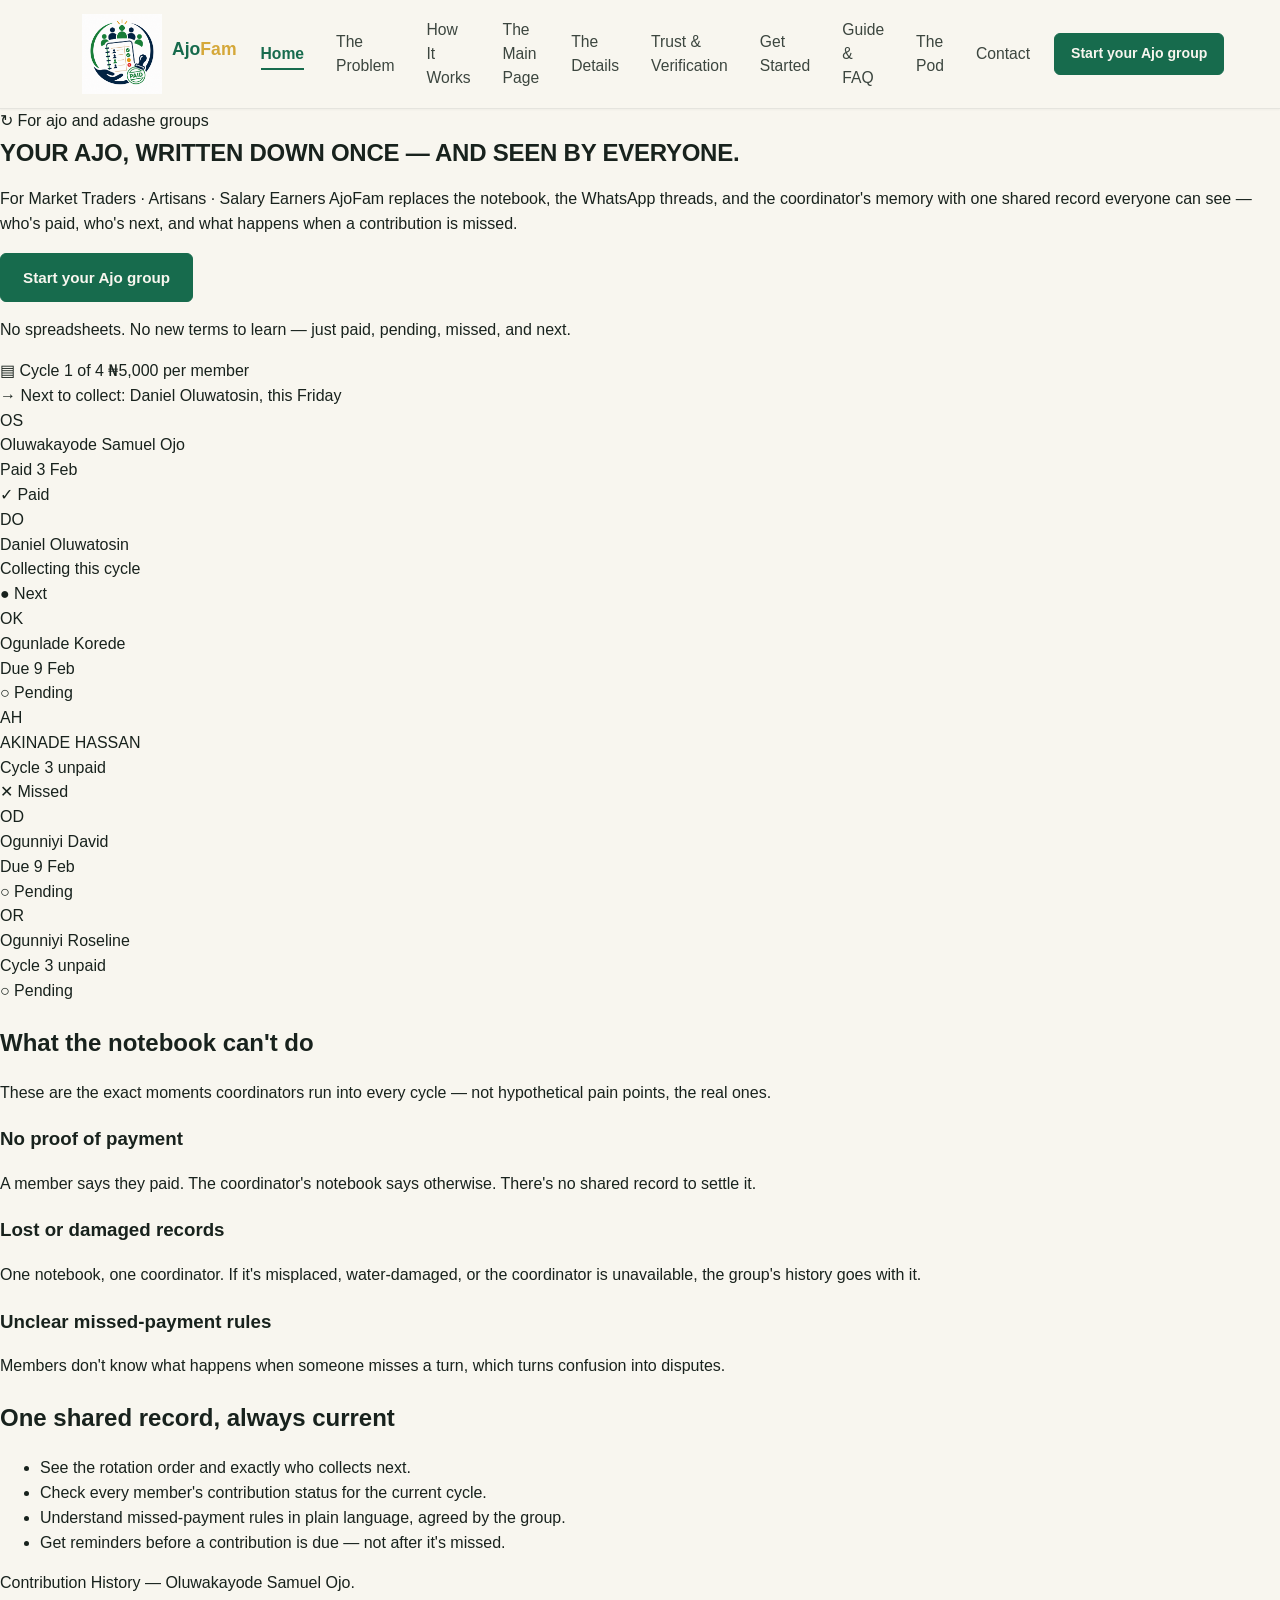
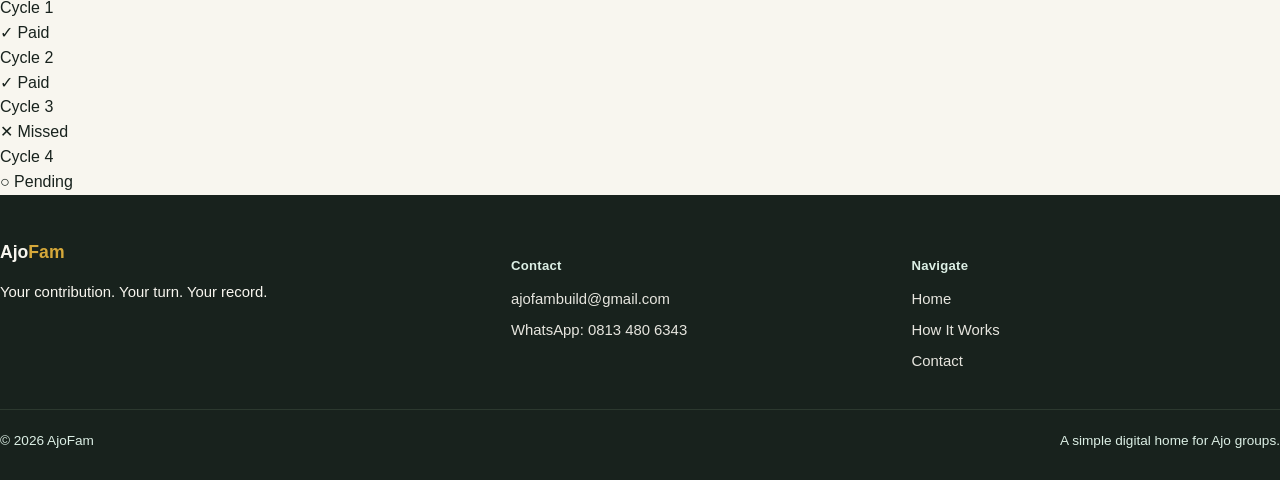
==== commit ab602869: "connected the footer page" ====
--- a/index.html
+++ b/index.html
@@ -203,29 +203,31 @@
 
     </main>
     <footer class="site-footer">
-  <div class="wrap">
-    <div class="footer-grid">
-      <div>
-        <div class="footer-brand">Ajo<span>Fam</span></div>
-        <p>Your contribution. Your turn. Your record.</p>
+      <div class="wrap">
+        <div class="footer-grid">
+          <div>
+            <div class="footer-brand">Ajo<span>Fam</span></div>
+              <p>Your contribution. Your turn. Your record.</p>
+            </div>
+            <div>
+              <h4>Contact</h4>
+              <a href="mailto:ajofambuild@gmail.com">ajofambuild@gmail.com</a>
+              <a href="https://wa.me/2348134806343" target="_blank" rel="noopener">WhatsApp: 0813 480 6343</a>
+            </div>
+            <div>
+              <h4>Navigate</h4>
+                <a href="index.html">Home</a>
+                <a href="how-it-works.html">How It Works</a>
+                <a href="contact.html">Contact</a>
+              </div>
+            </div>
+          </div>
+        </div>
+        <div class="footer-bottom">
+          <span>&copy; 2026 AjoFam</span>
+          <span>A simple digital home for Ajo groups.</span>
+        </div>
       </div>
-      <div>
-        <h4>Contact</h4>
-        <a href="mailto:ajofambuild@gmail.com">ajofambuild@gmail.com</a>
-        <a href="https://wa.me/2348134806343" target="_blank" rel="noopener">WhatsApp: 0813 480 6343</a>
-      </div>
-      <div>
-        <h4>Navigate</h4>
-        <a href="index.html">Home</a>
-        <a href="how-it-works.html">How It Works</a>
-        <a href="contact.html">Contact</a>
-      </div>
-    </div>
-    <div class="footer-bottom">
-      <span>&copy; 2026 AjoFam</span>
-      <span>A simple digital home for Ajo groups.</span>
-    </div>
-  </div>
-</footer>
+    </footer>
   </body>
 </html>
--- a/Css-style/Brand.css
+++ b/Css-style/Brand.css
@@ -50,47 +50,70 @@
   position: sticky;
   top: 0;
   z-index: 50;
-  background: #dcefe5;
-  border-bottom: 1px solid rgba(24, 34, 29, 0.1);
+  background: rgba(248, 246, 239, 0.92);
+  backdrop-filter: blur(8px);
+  border-bottom: 1px solid rgba(24, 34, 29, 0.08);
+  box-shadow: 0 1px 2px rgba(24, 34, 29, 0.04);
 }
 .nav-inner {
   display: flex;
   align-items: center;
   justify-content: space-between;
-  padding: 16px 32px;
+  padding: 14px 32px;
   max-width: 1180px;
   margin: 0 auto;
-  gap: 20px;
+  gap: 24px;
 }
 
 .nav-links {
-  display:flex;
-  align-items:center;
-  gap:28px;
-  list-style:none;
-  margin:0;
-  padding:0;
-  transition:
-  transform 0.2s ease,
-  border-color 0.2s ease;
-}
-
-.nav-links a:hover {
-  transform: translateY(-3px);
-  border-color: #176b4d;
-}
-ul.nav-links a{
-  font-family:'Inter', sans-serif;
-  font-weight:550;
-  font-size:1.125rem;
-  color:#176B4D;
-  text-decoration:none;
-  transition:color 0.2s ease;
-  transform:scale(1);
-}
-
-ul.nav-links a:hover{ color:#0f4e38; }
-ul.nav-links a:focus-visible{ outline-offset:4px; }
+  display: flex;
+  align-items: center;
+  gap: 32px;
+  list-style: none;
+  margin: 0;
+  padding: 0;
+}
+
+ul.nav-links a {
+  position: relative;
+  font-family: "Inter", sans-serif;
+  font-weight: 500;
+  font-size: 0.98rem;
+  color: #3c463f;
+  text-decoration: none;
+  padding: 6px 0;
+  transition: color 0.2s ease;
+}
+
+ul.nav-links a::after {
+  content: "";
+  position: absolute;
+  left: 0;
+  bottom: -2px;
+  width: 0;
+  height: 2px;
+  background: #176b4d;
+  transition: width 0.2s ease;
+}
+
+ul.nav-links a:hover {
+  color: #176b4d;
+}
+ul.nav-links a:hover::after {
+  width: 100%;
+}
+ul.nav-links a:focus-visible {
+  outline: 2px solid #176b4d;
+  outline-offset: 4px;
+  border-radius: 2px;
+}
+ul.nav-links a.active {
+  color: #176b4d;
+  font-weight: 600;
+}
+ul.nav-links a.active::after {
+  width: 100%;
+}
 
 .nav-toggle{ display:none; }
 
@@ -139,6 +162,45 @@
 
 
 /* ================= RESPONSIVE ================= */
+@media (max-width: 1024px) {
+  .nav-inner {
+    padding: 12px 20px;
+    gap: 16px;
+  }
+}
+
+@media (max-width: 900px) {
+  .nav-toggle-label { display: flex; }
+
+  .nav-links {
+    flex-direction: column;
+    align-items: stretch;
+    gap: 0;
+    position: absolute;
+    top: 100%;
+    left: 0;
+    right: 0;
+    background: #ffffff;
+    border-bottom: 1px solid rgba(24, 34, 29, 0.10);
+    box-shadow: 0 8px 16px rgba(24, 34, 29, 0.06);
+    max-height: 0;
+    overflow: hidden;
+    transition: max-height 0.25s ease;
+  }
+  .nav-toggle:checked ~ .nav-links {
+    max-height: 80vh;
+    overflow-y: auto;
+  }
+  .nav-links a {
+    padding: 14px 32px;
+    border-top: 1px solid rgba(24, 34, 29, 0.08);
+    min-height: 44px;
+    display: flex;
+    align-items: center;
+  }
+  ul.nav-links a::after { display: none; }
+}
+
 @media (min-width: 1400px) {
   .wrap {
     max-width: 1280px;
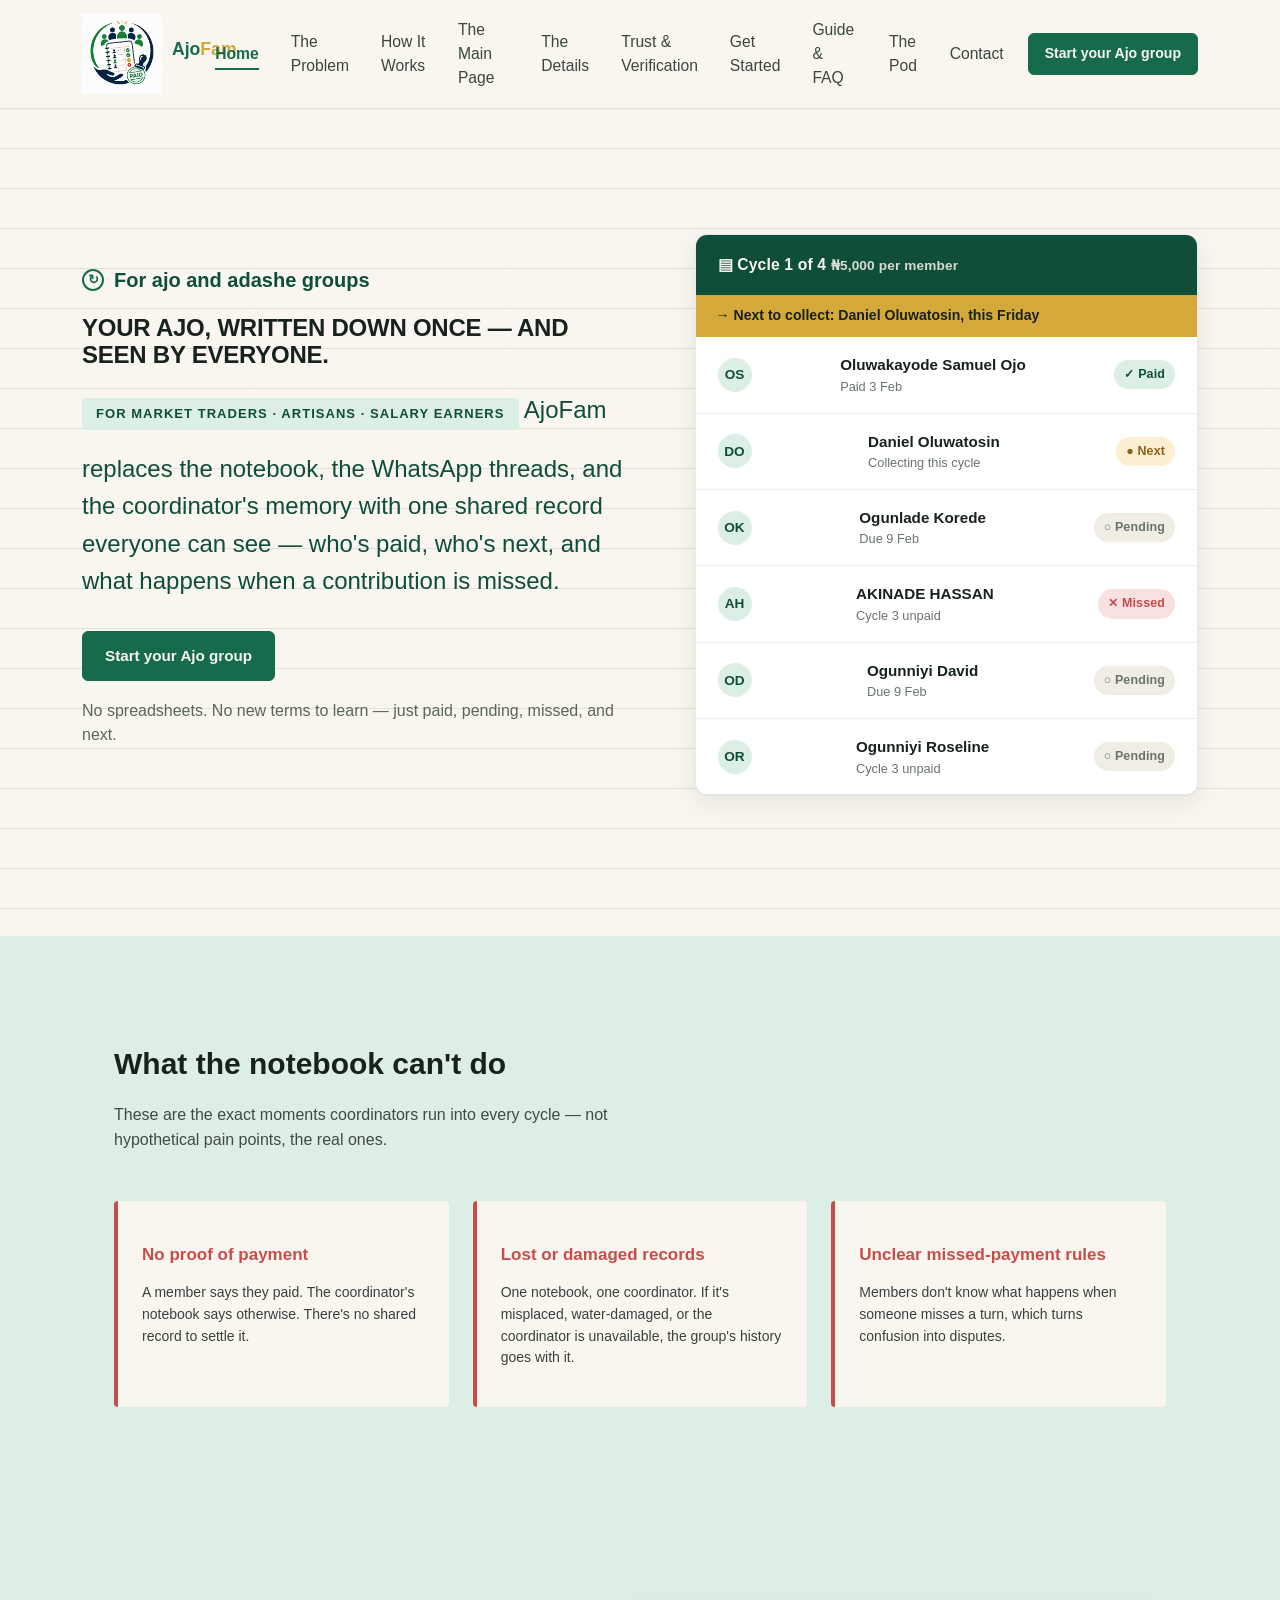
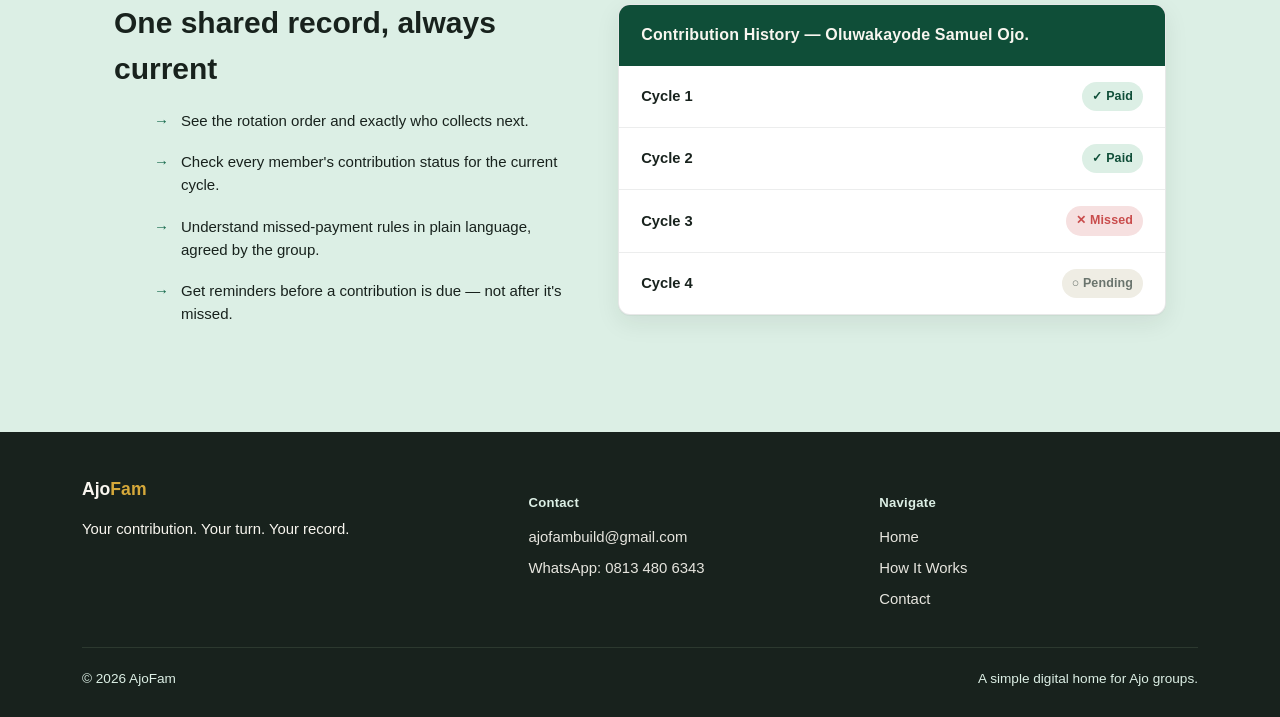
==== commit ec91ba75: "update" ====
--- a/index.html
+++ b/index.html
@@ -4,7 +4,7 @@
     <meta name="viewport" content="width=device-width, initial-scale=1.0" />
     <title>AjoFam — Your contribution. Your turn. Your record.</title>
     <link rel="stylesheet" href="Css-style/Brand.css" />
-    <link rel="stylesheet" href="Css-style/Landing.css" />
+    <link rel="stylesheet" href="Css-style/landing.css" />
   </head>
   <body>
 <header class="nav">
@@ -38,7 +38,7 @@
   </div>
 </header>
 
-    <main id="top">
+ <main id="top">
       <section class="hero">
         <div class="wrap hero-grid">
           <div>
@@ -63,7 +63,7 @@
             </p>
           </div>
 
-          <div
+         <div
             class="ledger-card"
             aria-label="Sample AjoFam contribution record"
           >
@@ -201,33 +201,31 @@
       </div>
     </section>
 
-    </main>
-    <footer class="site-footer">
-      <div class="wrap">
-        <div class="footer-grid">
-          <div>
-            <div class="footer-brand">Ajo<span>Fam</span></div>
-              <p>Your contribution. Your turn. Your record.</p>
-            </div>
-            <div>
-              <h4>Contact</h4>
-              <a href="mailto:ajofambuild@gmail.com">ajofambuild@gmail.com</a>
-              <a href="https://wa.me/2348134806343" target="_blank" rel="noopener">WhatsApp: 0813 480 6343</a>
-            </div>
-            <div>
-              <h4>Navigate</h4>
-                <a href="index.html">Home</a>
-                <a href="how-it-works.html">How It Works</a>
-                <a href="contact.html">Contact</a>
-              </div>
-            </div>
-          </div>
-        </div>
-        <div class="footer-bottom">
-          <span>&copy; 2026 AjoFam</span>
-          <span>A simple digital home for Ajo groups.</span>
-        </div>
-      </div>
-    </footer>
+  </main>
+  <footer class="site-footer">
+  <div class="wrap">
+    <div class="footer-grid">
+      <div>
+        <div class="footer-brand">Ajo<span>Fam</span></div>
+        <p>Your contribution. Your turn. Your record.</p>
+      </div>
+      <div>
+        <h4>Contact</h4>
+        <a href="mailto:ajofambuild@gmail.com">ajofambuild@gmail.com</a>
+        <a href="https://wa.me/2348134806343" target="_blank" rel="noopener">WhatsApp: 0813 480 6343</a>
+      </div>
+      <div>
+        <h4>Navigate</h4>
+        <a href="index.html">Home</a>
+        <a href="how-it-works.html">How It Works</a>
+        <a href="contact.html">Contact</a>
+      </div>
+    </div>
+    <div class="footer-bottom">
+      <span>&copy; 2026 AjoFam</span>
+      <span>A simple digital home for Ajo groups.</span>
+    </div>
+  </div>
+</footer>
   </body>
 </html>
--- a/Css-style/landing.css
+++ b/Css-style/landing.css
@@ -0,0 +1,435 @@
+a {
+  color: inherit;
+}
+img {
+  max-width: 100%;
+  display: block;
+  height: auto;
+}
+
+.wrap {
+  max-width: 1180px;
+  margin: 0 auto;
+  padding: 0 32px;
+}
+
+/* ================= HERO (this is the whole page) ================= */
+section.hero {
+  background:
+    repeating-linear-gradient(
+      to bottom,
+      transparent 0px,
+      transparent 39px,
+      rgba(24, 34, 29, 0.1) 39px,
+      rgba(24, 34, 29, 0.1) 40px
+    ),
+    #f8f6ef;
+  padding: 72px 0 88px;
+  min-height: calc(100vh - 73px);
+  display: flex;
+  align-items: center;
+}
+.hero-grid {
+  width: 100%;
+  display: grid;
+  grid-template-columns: 1.05fr 0.95fr;
+  gap: 56px;
+  align-items: center;
+}
+.eyebrow-line {
+  display: flex;
+  align-items: center;
+  gap: 10px;
+  font-family: "Inter", sans-serif;
+  font-weight: 600;
+  font-size: 1.25rem;
+  color: #0f4e38;
+  margin-bottom: 18px;
+}
+.eyebrow-line .mark {
+  width: 22px;
+  height: 22px;
+  border-radius: 50%;
+  border: 2px solid #176b4d;
+  display: flex;
+  align-items: center;
+  justify-content: center;
+  font-size: 0.8rem;
+  color: #176b4d;
+  flex-shrink: 0;
+}
+.container {
+  max-width: 1100px;
+  margin: 0 auto;
+  padding: 0 24px;
+}
+.headline {
+  font-family: "DM Sans", sans-serif;
+  color: #18221d;
+  line-height: 1.15;
+}
+p.subhead {
+  margin-top: 22px;
+  font-size: 1.5rem;
+  max-width: 48ch;
+  color: #0f4e38;
+}
+.hero-tag {
+  display: inline-block;
+  font-size: 13px;
+  letter-spacing: 0.08em;
+  text-transform: uppercase;
+  color: #0f4e38;
+  background: #dcefe5;
+  padding: 6px 14px;
+  border-radius: 4px;
+  margin-bottom: 20px;
+  font-weight: 600;
+}
+p.subhead strong {
+  color: #0f4e38;
+}
+
+.problem {
+  background: #dcefe5;
+  padding: 80px 0;
+}
+
+.problem h2 {
+  font-size: 30px;
+  margin-bottom: 12px;
+  max-width: 30ch;
+}
+
+.problem .subtext {
+  font-size: 16px;
+  opacity: 0.8;
+  margin-bottom: 48px;
+  max-width: 60ch;
+}
+
+.problem-grid {
+  display: grid;
+  grid-template-columns: repeat(3, 1fr);
+  gap: 24px;
+}
+
+.problem-card {
+  background: #f8f6ef;
+  border-left: 4px solid #c94c4c;
+  border-radius: 4px;
+  padding: 24px;
+  transition:
+    transform 0.2s ease,
+    border-color 0.2s ease;
+}
+
+.problem-card:hover {
+  transform: translateY(-3px);
+  border-color: #176b4d;
+}
+
+.problem-card h3 {
+  font-size: 17px;
+  color: #c94c4c;
+  margin-bottom: 8px;
+}
+
+.problem-card p {
+  font-size: 14px;
+  opacity: 0.85;
+}
+
+/* solution */
+.solution {
+  padding: 88px 0;
+  background: #dcefe5;
+}
+
+.solution .container {
+  display: grid;
+  grid-template-columns: 0.9fr 1.1fr;
+  gap: 56px;
+  align-items: center;
+  transition:
+    transform 0.2s ease,
+    border-color 0.2s ease;
+}
+
+.solution:hover {
+  transform: translateY(-3px);
+  border-color: #176b4d;
+}
+
+.solution h2 {
+  font-size: 30px;
+  margin-bottom: 16px;
+}
+
+.solution ul {
+  list-style: none;
+}
+
+.solution li {
+  display: flex;
+  gap: 12px;
+  margin-bottom: 18px;
+  font-size: 15px;
+}
+
+.solution li::before {
+  content: "→";
+  color: #176b4d;
+  font-weight: 700;
+  flex-shrink: 0;
+}
+
+.hero-ctas {
+  margin-top: 32px;
+}
+.hero-note {
+  margin-top: 18px;
+  font-size: 1rem;
+  color: #5b655e;
+}
+
+/* ----- ledger mock panel ----- */
+.ledger-card {
+  background: #ffffff;
+  border: 1px solid rgba(24, 34, 29, 0.1);
+  border-radius: 12px;
+  box-shadow:
+    0 8px 24px rgba(24, 34, 29, 0.08),
+    0 1px 0 rgba(24, 34, 29, 0.04);
+  overflow: hidden;
+}
+
+.ledger-head {
+  background: #0f4e38;
+  color: #f8f6ef;
+  padding: 18px 22px;
+  font-family: "DM Sans", sans-serif;
+  font-weight: 700;
+  font-size: 1rem;
+  letter-spacing: 0.01em;
+}
+
+.row {
+  display: flex;
+  align-items: center;
+  justify-content: space-between;
+  gap: 12px;
+  padding: 16px 22px;
+  border-bottom: 1px solid rgba(24, 34, 29, 0.08);
+  transition: background 0.15s ease;
+}
+
+.row:last-child {
+  border-bottom: none;
+}
+
+.row:hover {
+  background: rgba(15, 78, 56, 0.03);
+}
+
+.ledger-name {
+  font-family: "Inter", sans-serif;
+  font-weight: 600;
+  font-size: 0.92rem;
+  color: #18221d;
+}
+
+.stamp {
+  font-size: 0.78rem;
+  font-weight: 700;
+  padding: 5px 12px;
+  border-radius: 20px;
+  white-space: nowrap;
+  letter-spacing: 0.01em;
+}
+.ledger-head .cycle {
+  font-family: "DM Sans", sans-serif;
+  font-weight: 700;
+  font-size: 0.98rem;
+}
+.ledger-head .amount {
+  font-size: 0.85rem;
+  opacity: 0.85;
+}
+.next-banner {
+  background: #d5a83a;
+  color: #18221d;
+  padding: 10px 20px;
+  font-size: 0.88rem;
+  font-weight: 600;
+  display: flex;
+  align-items: center;
+  gap: 8px;
+}
+.avatar {
+  width: 34px;
+  height: 34px;
+  border-radius: 50%;
+  display: flex;
+  align-items: center;
+  justify-content: center;
+  font-family: "DM Sans", sans-serif;
+  font-weight: 700;
+  font-size: 0.85rem;
+  background: #dcefe5;
+  color: #0f4e38;
+  flex-shrink: 0;
+}
+.who .name {
+  font-weight: 600;
+  font-size: 0.95rem;
+}
+.who .meta {
+  font-size: 0.8rem;
+  color: #6a746d;
+}
+.stamp {
+  font-size: 0.78rem;
+  font-weight: 700;
+  padding: 5px 10px;
+  border-radius: 20px;
+  white-space: nowrap;
+}
+.stamp.paid {
+  background: #dcefe5;
+  color: #0f4e38;
+}
+.stamp.next {
+  background: #fceed1;
+  color: #8a6416;
+}
+.stamp.pending {
+  background: #efede4;
+  color: #6a746d;
+}
+.stamp.missed {
+  background: #f6e0e0;
+  color: #c94c4c;
+}
+
+/* ================= RESPONSIVE ================= */
+@media (min-width: 1400px) {
+  .wrap {
+    max-width: 1280px;
+  }
+}
+
+@media (max-width: 1024px) {
+  .hero-grid {
+    gap: 40px;
+  }
+  h1.headline {
+    font-size: 2.5rem;
+  }
+}
+
+@media (max-width: 900px) {
+  section.hero {
+    min-height: auto;
+    padding: 48px 0 56px;
+  }
+  .hero-grid {
+    grid-template-columns: 1fr;
+  }
+  h1.headline {
+    font-size: 2.3rem;
+    max-width: none;
+  }
+  p.subhead {
+    max-width: none;
+  }
+  .ledger-card {
+    max-width: 520px;
+    gap: 12px;
+  }
+}
+
+@media (max-width: 640px) {
+  .wrap {
+    padding: 0 20px;
+  }
+  .nav-inner {
+    padding: 12px 20px;
+  }
+  h1.headline {
+    font-size: 2rem;
+  }
+  p.subhead {
+    font-size: 1.02rem;
+  }
+  section.hero {
+    padding: 36px 0 40px;
+  }
+  .hero-ctas .btn {
+    width: 100%;
+  }
+  .ledger-head {
+    flex-direction: column;
+    align-items: flex-start;
+    gap: 5px;
+    padding: 14px 16px;
+  }
+}
+
+@media (max-width: 420px) {
+  .brand-word {
+    font-size: 1.05rem;
+  }
+  .brand img {
+    height: 32px;
+    width: 32px;
+  }
+  h1.headline {
+    font-size: 1.65rem;
+  }
+  .ledger-head {
+    flex-direction: column;
+    align-items: flex-start;
+    gap: 5px;
+    padding: 14px 16px;
+  }
+  .next-banner {
+    padding: 10px 16px;
+    font-size: 0.82rem;
+  }
+  .row {
+    grid-template-columns: 30px 1fr;
+    row-gap: 6px;
+    padding: 12px;
+  }
+  .stamp {
+    grid-column: 2;
+    justify-self: start;
+  }
+  .avatar {
+    width: 30px;
+    height: 30px;
+    font-size: 0.75rem;
+  }
+}
+
+@media (max-height: 480px) and (orientation: landscape) {
+  section.hero {
+    min-height: auto;
+    padding: 28px 0;
+  }
+  .hero-grid {
+    gap: 28px;
+  }
+}
+@media (max-width: 800px) {
+  .solution .container {
+    grid-template-columns: 1fr;
+  }
+  .problem-grid {
+    grid-template-columns: 1fr;
+  }
+  .hero h1 {
+    font-size: 32px;
+  }
+}
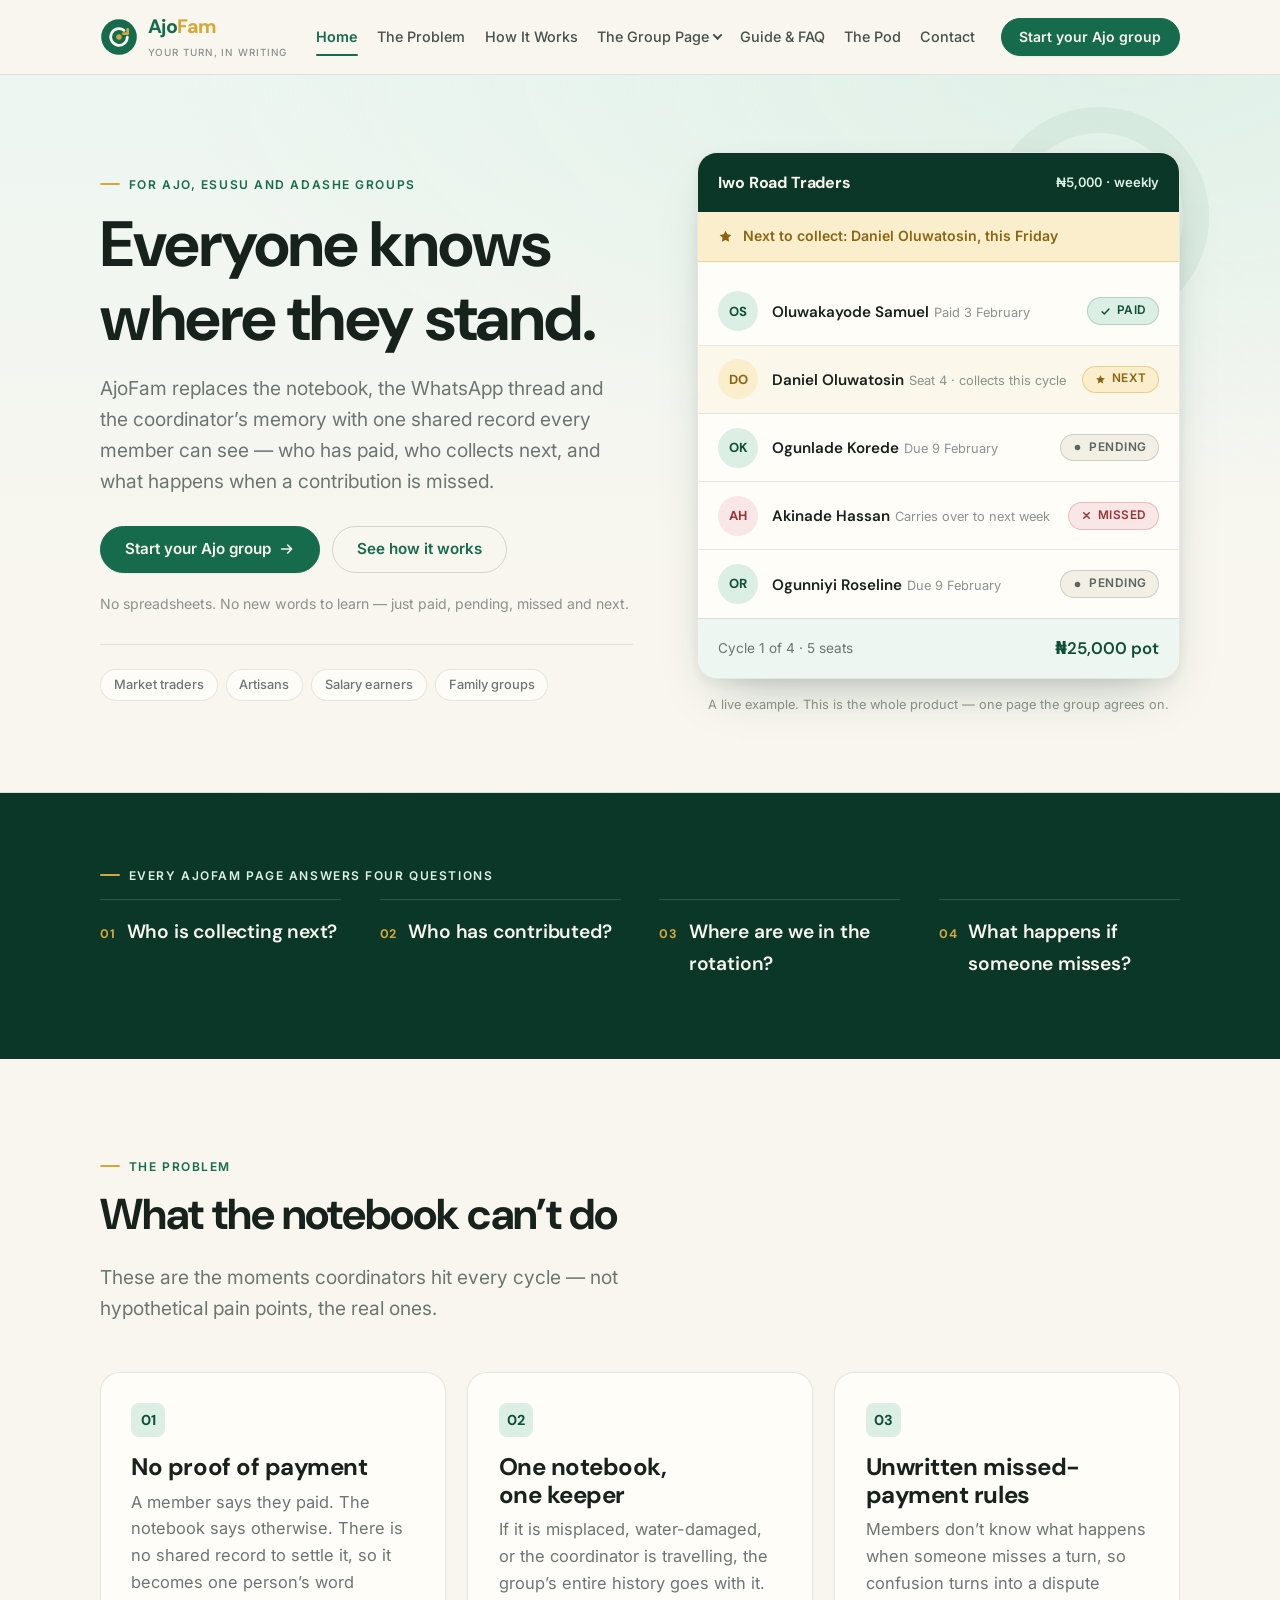
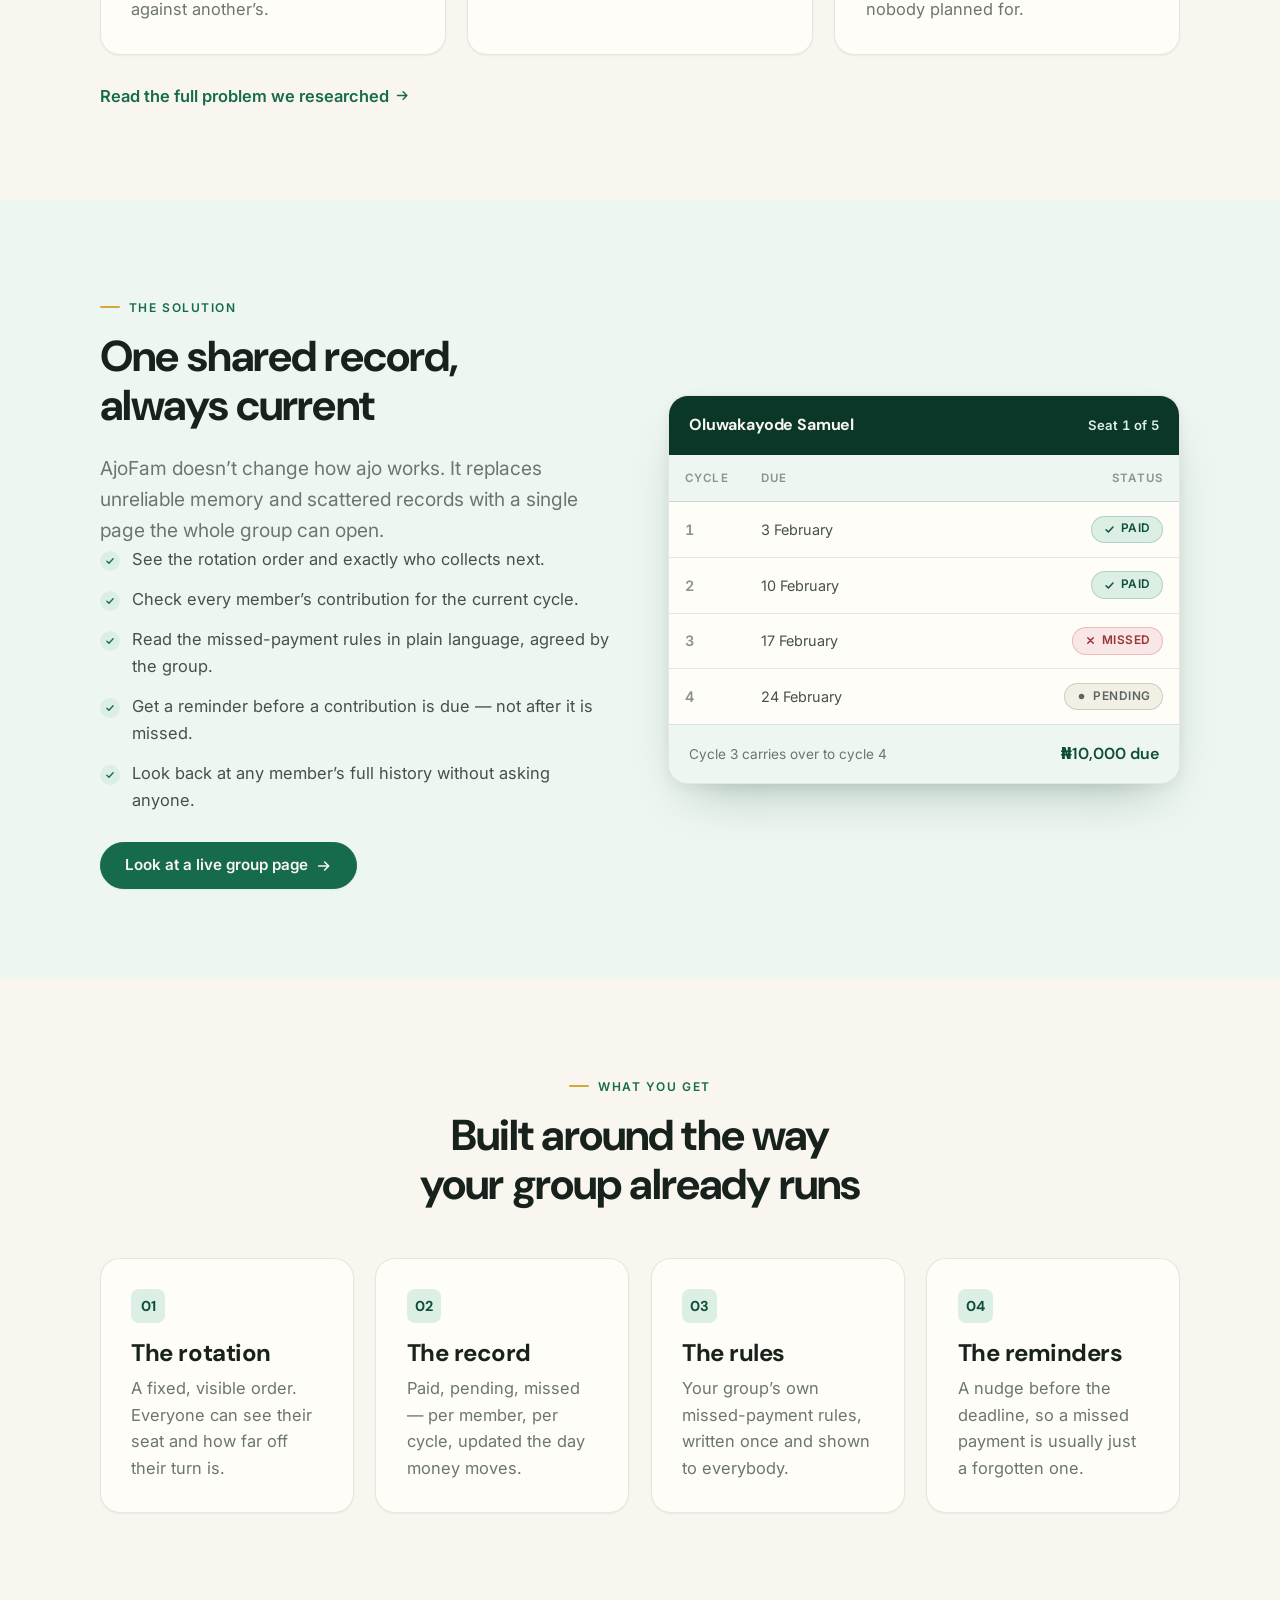
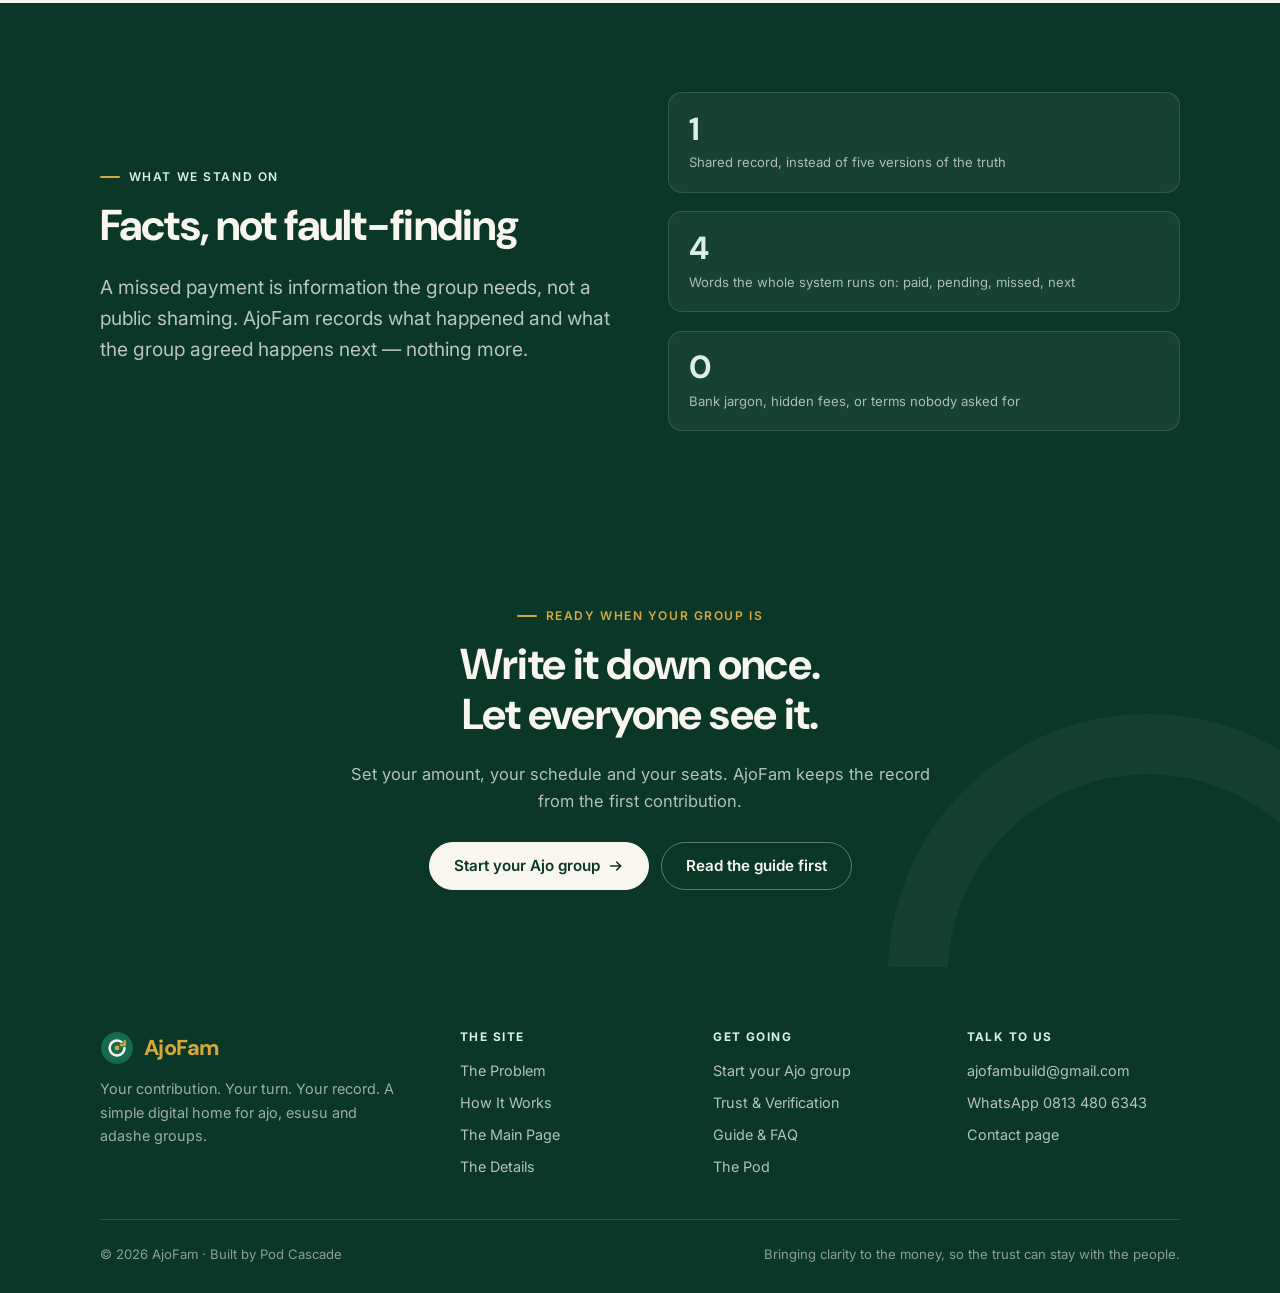
==== commit 4f0234af: "all set" ====
--- a/index.html
+++ b/index.html
@@ -1,231 +1,423 @@
-<html lang="en">
+<!doctype html>
+<html lang="en" class="no-js">
   <head>
-    <meta charset="UTF-8" />
-    <meta name="viewport" content="width=device-width, initial-scale=1.0" />
-    <title>AjoFam — Your contribution. Your turn. Your record.</title>
+    <meta charset="utf-8" />
+    <meta name="viewport" content="width=device-width, initial-scale=1" />
+    <title>AjoFam &mdash; Everyone knows where they stand</title>
+    <meta name="description" content="AjoFam is a simple digital home for ajo, esusu and adashe groups. One shared record of who has paid, who collects next, and what happens when a contribution is missed." />
+    <meta name="theme-color" content="#176B4D" />
+    <link rel="icon" href="image/favicon.svg" type="image/svg+xml" />
+    <link rel="apple-touch-icon" href="image/Ajo-fam-logo.png" />
+    <meta property="og:type" content="website" />
+    <meta property="og:site_name" content="AjoFam" />
+    <meta property="og:title" content="AjoFam &mdash; Everyone knows where they stand" />
+    <meta property="og:description" content="AjoFam is a simple digital home for ajo, esusu and adashe groups. One shared record of who has paid, who collects next, and what happens when a contribution is missed." />
+    <meta property="og:image" content="image/Ajo-fam-logo.png" />
+    <meta name="twitter:card" content="summary_large_image" />
+    <link rel="preconnect" href="https://fonts.googleapis.com" />
+    <link rel="preconnect" href="https://fonts.gstatic.com" crossorigin />
+    <link
+      href="https://fonts.googleapis.com/css2?family=DM+Sans:wght@500;600;700;800&family=Inter:wght@400;500;600;700&display=swap"
+      rel="stylesheet"
+    />
     <link rel="stylesheet" href="Css-style/Brand.css" />
     <link rel="stylesheet" href="Css-style/landing.css" />
   </head>
   <body>
-<header class="nav">
-  <div class="nav-inner">
-    <a class="brand" href="index.html">
-      <img
-        src="image/Ajo-fam-logo.png"
-        alt="AjoFam logo"
-        width="150"
-        height="120"
-      />
-      <span class="brand-word">Ajo<span>Fam</span></span>
-    </a>
-    <input type="checkbox" id="nav-toggle" class="nav-toggle" />
-    <ul class="nav-links">
-      <li><a href="index.html" class="active" aria-current="page">Home</a></li>
-      <li><a href="problem.html">The Problem</a></li>
-      <li><a href="how-it-works.html">How It Works</a></li>
-      <li><a href="dashboard.html">The Main Page</a></li>
-      <li><a href="details.html">The Details</a></li>
-      <li><a href="trust.html">Trust &amp; Verification</a></li>
-      <li><a href="request.html">Get Started</a></li>
-      <li><a href="faq.html">Guide &amp; FAQ</a></li>
-      <li><a href="pod.html">The Pod</a></li>
-      <li><a href="contact.html">Contact</a></li>
-    </ul>
-    <a class="button small" href="request.html">Start your Ajo group</a>
-    <label for="nav-toggle" class="nav-toggle-label" aria-label="Toggle navigation menu">
-      ☰
-    </label>
-  </div>
-</header>
-
- <main id="top">
+    <a class="skip-link" href="#main">Skip to main content</a>
+
+    <header class="site-header">
+      <nav class="nav-inner" aria-label="Primary">
+        <a class="brand" href="index.html">
+          <img class="brand-mark" src="image/ajofam-mark.svg" alt="" width="38" height="38" />
+          <span>
+            <span class="brand-word">Ajo<span>Fam</span></span>
+            <span class="brand-tag">Your turn, in writing</span>
+          </span>
+        </a>
+
+        <ul class="nav-menu" id="nav-menu">
+        <li><a href="index.html" aria-current="page">Home</a></li>
+        <li><a href="problem.html">The Problem</a></li>
+        <li><a href="how-it-works.html">How It Works</a></li>
+        <li class="nav-item-has-sub">
+          <button type="button" class="nav-sub-toggle" aria-expanded="false" aria-controls="nav-group-page">The Group Page <span class="chev" aria-hidden="true"></span></button>
+          <ul class="nav-sub" id="nav-group-page">
+            <li><a href="dashboard.html">The Main Page<span class="sub-note">Whose turn it is, right now</span></a></li>
+            <li><a href="details.html">The Details<span class="sub-note">One member, one full record</span></a></li>
+            <li><a href="trust.html">Trust &amp; Verification<span class="sub-note">How a payment becomes a record</span></a></li>
+          </ul>
+        </li>
+        <li><a href="faq.html">Guide &amp; FAQ</a></li>
+        <li><a href="pod.html">The Pod</a></li>
+        <li><a href="contact.html">Contact</a></li>
+        <li class="nav-drawer-cta"><a class="button" href="request.html">Start your Ajo group</a></li>
+        </ul>
+
+        <a class="button small nav-cta" href="request.html">Start your Ajo group</a>
+
+        <button
+          type="button"
+          class="nav-toggle"
+          aria-expanded="false"
+          aria-controls="nav-menu"
+          aria-label="Open navigation menu"
+        >
+          <span class="bars" aria-hidden="true"></span>
+        </button>
+      </nav>
+    </header>
+    <div class="nav-scrim" aria-hidden="true"></div>
+
+    <main id="main">
       <section class="hero">
         <div class="wrap hero-grid">
-          <div>
-            <div class="eyebrow-line">
-              <span class="mark">↻</span> For ajo and adashe groups
-            </div>
-            <h1 class="headline">
-              YOUR AJO, WRITTEN DOWN ONCE — AND SEEN BY EVERYONE.
-            </h1>
-            <p class="subhead">
-              <span class="hero-tag">For Market Traders · Artisans · Salary Earners</span>
-              AjoFam replaces the notebook, the WhatsApp threads, and the
-            coordinator's memory with one shared record everyone can see — who's
-            paid, who's next, and what happens when a contribution is missed.
-            </p>
-            <div class="hero-ctas">
-              <a class="button" href="request.html">Start your Ajo group</a>
+          <div class="hero-copy">
+            <p class="kicker">For ajo, esusu and adashe groups</p>
+            <h1>Everyone knows where they stand.</h1>
+            <p class="hero-sub">
+              AjoFam replaces the notebook, the WhatsApp thread and the
+              coordinator&rsquo;s memory with one shared record every member can
+              see &mdash; who has paid, who collects next, and what happens when
+              a contribution is missed.
+            </p>
+            <div class="button-row">
+              <a class="button has-arrow" href="request.html">Start your Ajo group</a>
+              <a class="button ghost" href="how-it-works.html">See how it works</a>
             </div>
             <p class="hero-note">
-              No spreadsheets. No new terms to learn — just paid, pending,
-              missed, and next.
-            </p>
-          </div>
-
-         <div
-            class="ledger-card"
-            aria-label="Sample AjoFam contribution record"
-          >
-            <div class="ledger-head">
-              <span class="cycle">▤ Cycle 1 of 4</span>
-              <span class="amount">₦5,000 per member</span>
-            </div>
-            <div class="next-banner">
-              → Next to collect: Daniel Oluwatosin, this Friday
-            </div>
-            <div class="rows">
-              <div class="row">
-                <div class="avatar">OS</div>
-                <div class="who">
-                  <div class="name">Oluwakayode Samuel Ojo</div>
-                  <div class="meta">Paid 3 Feb</div>
+              No spreadsheets. No new words to learn &mdash; just paid, pending,
+              missed and next.
+            </p>
+            <ul class="hero-audience">
+              <li>Market traders</li>
+              <li>Artisans</li>
+              <li>Salary earners</li>
+              <li>Family groups</li>
+            </ul>
+          </div>
+
+          <div class="hero-visual">
+            <article class="ledger-card" aria-labelledby="hero-ledger-title">
+              <header class="ledger-head">
+                <span class="ledger-title" id="hero-ledger-title">Iwo Road Traders</span>
+                <span class="ledger-amount">&#8358;5,000 &middot; weekly</span>
+              </header>
+              <p class="next-banner">Next to collect: Daniel Oluwatosin, this Friday</p>
+
+              <div class="ledger-rows">
+                <div class="ledger-row">
+                  <span class="avatar" aria-hidden="true">OS</span>
+                  <span>
+                    <span class="ledger-name">Oluwakayode Samuel</span>
+                    <span class="ledger-meta">Paid 3 February</span>
+                  </span>
+                  <span class="stamp paid">Paid</span>
                 </div>
-                <div class="stamp paid">✓ Paid</div>
+                <div class="ledger-row is-highlight">
+                  <span class="avatar is-next" aria-hidden="true">DO</span>
+                  <span>
+                    <span class="ledger-name">Daniel Oluwatosin</span>
+                    <span class="ledger-meta">Seat 4 &middot; collects this cycle</span>
+                  </span>
+                  <span class="stamp next">Next</span>
+                </div>
+                <div class="ledger-row">
+                  <span class="avatar" aria-hidden="true">OK</span>
+                  <span>
+                    <span class="ledger-name">Ogunlade Korede</span>
+                    <span class="ledger-meta">Due 9 February</span>
+                  </span>
+                  <span class="stamp pending">Pending</span>
+                </div>
+                <div class="ledger-row">
+                  <span class="avatar is-missed" aria-hidden="true">AH</span>
+                  <span>
+                    <span class="ledger-name">Akinade Hassan</span>
+                    <span class="ledger-meta">Carries over to next week</span>
+                  </span>
+                  <span class="stamp missed">Missed</span>
+                </div>
+                <div class="ledger-row">
+                  <span class="avatar" aria-hidden="true">OR</span>
+                  <span>
+                    <span class="ledger-name">Ogunniyi Roseline</span>
+                    <span class="ledger-meta">Due 9 February</span>
+                  </span>
+                  <span class="stamp pending">Pending</span>
+                </div>
               </div>
-              <div class="row">
-                <div class="avatar">DO</div>
-                <div class="who">
-                  <div class="name">Daniel Oluwatosin</div>
-                  <div class="meta">Collecting this cycle</div>
-                </div>
-                <div class="stamp next">● Next</div>
-              </div>
-              <div class="row">
-                <div class="avatar">OK</div>
-                <div class="who">
-                  <div class="name">Ogunlade Korede</div>
-                  <div class="meta">Due 9 Feb</div>
-                </div>
-                <div class="stamp pending">○ Pending</div>
-              </div>
-              <div class="row">
-                <div class="avatar">AH</div>
-                <div class="who">
-                  <div class="name">AKINADE HASSAN</div>
-                  <div class="meta">Cycle 3 unpaid</div>
-                </div>
-                <div class="stamp missed">✕ Missed</div>
-              </div>
-              <div class="row">
-                <div class="avatar">OD</div>
-                <div class="who">
-                  <div class="name">Ogunniyi David</div>
-                  <div class="meta">Due 9 Feb</div>
-                </div>
-                <div class="stamp pending">○ Pending</div>
-              </div>
-              <div class="row">
-                <div class="avatar">OR</div>
-                <div class="who">
-                  <div class="name">Ogunniyi Roseline</div>
-                  <div class="meta">Cycle 3 unpaid</div>
-                </div>
-                <div class="stamp pending">○ Pending</div>
-              </div>
-            </div>
-          </div>
-        </div>
-      </section>
-      <section class="problem">
-        <div class="container">
-          <h2>What the notebook can't do</h2>
-          <p class="subtext">
-            These are the exact moments coordinators run into every cycle — not
-            hypothetical pain points, the real ones.
-          </p>
-          <div class="problem-grid">
-            <div class="problem-card">
+
+              <footer class="ledger-foot">
+                <span>Cycle 1 of 4 &middot; 5 seats</span>
+                <strong>&#8358;25,000 pot</strong>
+              </footer>
+            </article>
+            <p class="hero-caption">
+              A live example. This is the whole product &mdash; one page the
+              group agrees on.
+            </p>
+          </div>
+        </div>
+      </section>
+
+      <section class="section-tight questions-band">
+        <div class="wrap">
+          <p class="kicker">Every AjoFam page answers four questions</p>
+          <ol class="questions">
+            <li><span>01</span> Who is collecting next?</li>
+            <li><span>02</span> Who has contributed?</li>
+            <li><span>03</span> Where are we in the rotation?</li>
+            <li><span>04</span> What happens if someone misses?</li>
+          </ol>
+        </div>
+      </section>
+
+      <section class="section">
+        <div class="wrap">
+          <div class="section-head">
+            <p class="kicker">The problem</p>
+            <h2>What the notebook can&rsquo;t do</h2>
+            <p class="lede">
+              These are the moments coordinators hit every cycle &mdash; not
+              hypothetical pain points, the real ones.
+            </p>
+          </div>
+
+          <div class="card-grid reveal">
+            <article class="card is-interactive">
+              <span class="card-index">01</span>
               <h3>No proof of payment</h3>
               <p>
-                A member says they paid. The coordinator's notebook says
-                otherwise. There's no shared record to settle it.
+                A member says they paid. The notebook says otherwise. There is
+                no shared record to settle it, so it becomes one person&rsquo;s
+                word against another&rsquo;s.
               </p>
-            </div>
-            <div class="problem-card">
-              <h3>Lost or damaged records</h3>
+            </article>
+            <article class="card is-interactive">
+              <span class="card-index">02</span>
+              <h3>One notebook, one keeper</h3>
               <p>
-                One notebook, one coordinator. If it's misplaced, water-damaged,
-                or the coordinator is unavailable, the group's history goes with
-                it.
+                If it is misplaced, water-damaged, or the coordinator is
+                travelling, the group&rsquo;s entire history goes with it.
               </p>
-            </div>
-            <div class="problem-card">
-              <h3>Unclear missed-payment rules</h3>
+            </article>
+            <article class="card is-interactive">
+              <span class="card-index">03</span>
+              <h3>Unwritten missed-payment rules</h3>
               <p>
-              Members don't know what happens when someone misses a turn, which
-              turns confusion into disputes.
+                Members don&rsquo;t know what happens when someone misses a
+                turn, so confusion turns into a dispute nobody planned for.
               </p>
-            </div>
-          </div>
-        </div>
-      </section>
-    <section class="solution">
-      <div class="container">
-        <div>
-          <h2>One shared record, always current</h2>
-          <ul>
-            <li>See the rotation order and exactly who collects next.</li>
-            <li>
-              Check every member's contribution status for the current cycle.
-            </li>
-            <li>
-              Understand missed-payment rules in plain language, agreed by the
-              group.
-            </li>
-            <li>
-              Get reminders before a contribution is due — not after it's
-              missed.
-            </li>
-          </ul>
-        </div>
-        <div class="ledger-card">
-          <div class="ledger-head">Contribution History — Oluwakayode Samuel Ojo.</div>
-          <div class="row">
-            <div class="ledger-name">Cycle 1</div>
-            <div class="stamp paid">✓ Paid</div>
-          </div>
-          <div class="row">
-            <div class="ledger-name">Cycle 2</div>
-            <div class="stamp paid">✓ Paid</div>
-          </div>
-          <div class="row">
-            <div class="ledger-name">Cycle 3</div>
-            <div class="stamp missed">✕ Missed</div>
-          </div>
-          <div class="row">
-            <div class="ledger-name">Cycle 4</div>
-            <div class="stamp pending">○ Pending</div>
-          </div>
+            </article>
+          </div>
+
+          <div class="button-row">
+            <a class="text-link" href="problem.html">Read the full problem we researched</a>
+          </div>
+        </div>
+      </section>
+
+      <section class="section section-mint">
+        <div class="wrap solution-grid">
+          <div>
+            <p class="kicker">The solution</p>
+            <h2>One shared record, always current</h2>
+            <p class="lede">
+              AjoFam doesn&rsquo;t change how ajo works. It replaces unreliable
+              memory and scattered records with a single page the whole group
+              can open.
+            </p>
+            <ul class="checklist">
+              <li>See the rotation order and exactly who collects next.</li>
+              <li>Check every member&rsquo;s contribution for the current cycle.</li>
+              <li>Read the missed-payment rules in plain language, agreed by the group.</li>
+              <li>Get a reminder before a contribution is due &mdash; not after it is missed.</li>
+              <li>Look back at any member&rsquo;s full history without asking anyone.</li>
+            </ul>
+            <div class="button-row">
+              <a class="button has-arrow" href="dashboard.html">Look at a live group page</a>
+            </div>
+          </div>
+
+          <article class="ledger-card history-card" aria-labelledby="history-title">
+            <header class="ledger-head">
+              <span class="ledger-title" id="history-title">Oluwakayode Samuel</span>
+              <span class="ledger-amount">Seat 1 of 5</span>
+            </header>
+            <div class="table-scroll">
+              <table class="data-table">
+                <caption class="visually-hidden">Contribution history by cycle</caption>
+                <thead>
+                  <tr>
+                    <th scope="col" class="col-num">Cycle</th>
+                    <th scope="col">Due</th>
+                    <th scope="col" class="col-status">Status</th>
+                  </tr>
+                </thead>
+                <tbody>
+                  <tr>
+                    <td class="col-num">1</td>
+                    <td>3 February</td>
+                    <td class="col-status"><span class="stamp paid">Paid</span></td>
+                  </tr>
+                  <tr>
+                    <td class="col-num">2</td>
+                    <td>10 February</td>
+                    <td class="col-status"><span class="stamp paid">Paid</span></td>
+                  </tr>
+                  <tr>
+                    <td class="col-num">3</td>
+                    <td>17 February</td>
+                    <td class="col-status"><span class="stamp missed">Missed</span></td>
+                  </tr>
+                  <tr>
+                    <td class="col-num">4</td>
+                    <td>24 February</td>
+                    <td class="col-status"><span class="stamp pending">Pending</span></td>
+                  </tr>
+                </tbody>
+              </table>
+            </div>
+            <footer class="ledger-foot">
+              <span>Cycle 3 carries over to cycle 4</span>
+              <strong>&#8358;10,000 due</strong>
+            </footer>
+          </article>
+        </div>
+      </section>
+
+      <section class="section">
+        <div class="wrap">
+          <div class="section-head center">
+            <p class="kicker">What you get</p>
+            <h2>Built around the way your group already runs</h2>
+          </div>
+
+          <div class="card-grid cols-4 reveal">
+            <article class="card is-interactive">
+              <span class="card-index">01</span>
+              <h3>The rotation</h3>
+              <p>A fixed, visible order. Everyone can see their seat and how far off their turn is.</p>
+            </article>
+            <article class="card is-interactive">
+              <span class="card-index">02</span>
+              <h3>The record</h3>
+              <p>Paid, pending, missed &mdash; per member, per cycle, updated the day money moves.</p>
+            </article>
+            <article class="card is-interactive">
+              <span class="card-index">03</span>
+              <h3>The rules</h3>
+              <p>Your group&rsquo;s own missed-payment rules, written once and shown to everybody.</p>
+            </article>
+            <article class="card is-interactive">
+              <span class="card-index">04</span>
+              <h3>The reminders</h3>
+              <p>A nudge before the deadline, so a missed payment is usually just a forgotten one.</p>
+            </article>
+          </div>
+        </div>
+      </section>
+
+      <section class="section section-ink">
+        <div class="wrap principles-grid">
+          <div>
+            <p class="kicker">What we stand on</p>
+            <h2>Facts, not fault-finding</h2>
+            <p class="lede">
+              A missed payment is information the group needs, not a public
+              shaming. AjoFam records what happened and what the group agreed
+              happens next &mdash; nothing more.
+            </p>
+          </div>
+          <div class="stat-grid">
+            <div class="stat">
+              <span class="stat-value">1</span>
+              <span class="stat-label">Shared record, instead of five versions of the truth</span>
+            </div>
+            <div class="stat">
+              <span class="stat-value">4</span>
+              <span class="stat-label">Words the whole system runs on: paid, pending, missed, next</span>
+            </div>
+            <div class="stat">
+              <span class="stat-value">0</span>
+              <span class="stat-label">Bank jargon, hidden fees, or terms nobody asked for</span>
+            </div>
+          </div>
+        </div>
+      </section>
+
+      <section class="cta-band">
+        <div class="wrap">
+          <p class="kicker">Ready when your group is</p>
+          <h2>Write it down once. Let everyone see it.</h2>
+          <p>
+            Set your amount, your schedule and your seats. AjoFam keeps the
+            record from the first contribution.
+          </p>
+          <div class="button-row">
+            <a class="button on-ink has-arrow" href="request.html">Start your Ajo group</a>
+            <a class="button ghost on-ink" href="faq.html">Read the guide first</a>
+          </div>
+        </div>
+      </section>
+    </main>
+
+    <footer class="site-footer">
+      <div class="wrap">
+        <div class="footer-grid">
+          <div class="footer-col">
+            <a class="footer-brand" href="index.html">
+              <img src="image/ajofam-mark.svg" alt="" width="34" height="34" />
+              <span>Ajo<span>Fam</span></span>
+            </a>
+            <p class="footer-tagline">
+              Your contribution. Your turn. Your record. A simple digital home
+              for ajo, esusu and adashe groups.
+            </p>
+          </div>
+
+          <div class="footer-col">
+            <h4>The site</h4>
+            <ul class="footer-links">
+              <li><a href="problem.html">The Problem</a></li>
+              <li><a href="how-it-works.html">How It Works</a></li>
+              <li><a href="dashboard.html">The Main Page</a></li>
+              <li><a href="details.html">The Details</a></li>
+            </ul>
+          </div>
+
+          <div class="footer-col">
+            <h4>Get going</h4>
+            <ul class="footer-links">
+              <li><a href="request.html">Start your Ajo group</a></li>
+              <li><a href="trust.html">Trust &amp; Verification</a></li>
+              <li><a href="faq.html">Guide &amp; FAQ</a></li>
+              <li><a href="pod.html">The Pod</a></li>
+            </ul>
+          </div>
+
+          <div class="footer-col">
+            <h4>Talk to us</h4>
+            <ul class="footer-links">
+              <li><a href="mailto:ajofambuild@gmail.com">ajofambuild@gmail.com</a></li>
+              <li>
+                <a href="https://wa.me/2348134806343" target="_blank" rel="noopener">
+                  WhatsApp 0813 480 6343
+                </a>
+              </li>
+              <li><a href="contact.html">Contact page</a></li>
+            </ul>
+          </div>
+        </div>
+
+        <div class="footer-bottom">
+          <span>&copy; <span data-year>2026</span> AjoFam &middot; Built by Pod Cascade</span>
+          <span>Bringing clarity to the money, so the trust can stay with the people.</span>
         </div>
       </div>
-    </section>
-
-  </main>
-  <footer class="site-footer">
-  <div class="wrap">
-    <div class="footer-grid">
-      <div>
-        <div class="footer-brand">Ajo<span>Fam</span></div>
-        <p>Your contribution. Your turn. Your record.</p>
-      </div>
-      <div>
-        <h4>Contact</h4>
-        <a href="mailto:ajofambuild@gmail.com">ajofambuild@gmail.com</a>
-        <a href="https://wa.me/2348134806343" target="_blank" rel="noopener">WhatsApp: 0813 480 6343</a>
-      </div>
-      <div>
-        <h4>Navigate</h4>
-        <a href="index.html">Home</a>
-        <a href="how-it-works.html">How It Works</a>
-        <a href="contact.html">Contact</a>
-      </div>
-    </div>
-    <div class="footer-bottom">
-      <span>&copy; 2026 AjoFam</span>
-      <span>A simple digital home for Ajo groups.</span>
-    </div>
-  </div>
-</footer>
+    </footer>
+
+    <script src="js/site.js" defer></script>
   </body>
 </html>
--- a/Css-style/Brand.css
+++ b/Css-style/Brand.css
@@ -1,404 +1,1415 @@
-* {
-  box-sizing: border-box;
-}
+/* ============================================================
+   AjoFam — Brand foundation
+   Brand idea: "Everyone knows where they stand."
+   This file owns tokens + every shared component (shell, nav,
+   buttons, cards, ledger, status stamps, forms, footer).
+   Page stylesheets only add what is unique to that page.
+   ============================================================ */
+
+/* ---------- 1. Tokens ---------- */
+:root {
+  /* Core palette (brand sheet) */
+  --green: #176b4d;
+  --green-deep: #0f4e38;
+  --green-ink: #0b3728;
+  --green-bright: #1f8b63;
+  --mint: #dcefe5;
+  --mint-soft: #edf6f1;
+  --ink: #18221d;
+  --cream: #f8f6ef;
+  --gold: #d5a83a;
+  --red: #c94c4c;
+
+  /* Derived surfaces + text */
+  --surface: var(--cream);
+  --surface-raised: #fffdf8;
+  --surface-alt: #f2efe5;
+  --ink-strong: var(--ink);
+  --ink-body: #46514a;
+  --ink-muted: #6b766f;
+  --ink-faint: #8a938c;
+
+  --gold-soft: #faeecd;
+  --gold-deep: #8a6612;
+  --red-soft: #f9e6e6;
+  --red-deep: #9c3535;
+
+  --line: rgba(24, 34, 29, 0.1);
+  --line-strong: rgba(24, 34, 29, 0.16);
+  --line-mint: rgba(23, 107, 77, 0.18);
+
+  /* Type */
+  --font-display: "DM Sans", "Segoe UI", system-ui, sans-serif;
+  --font-body: "Inter", "Segoe UI", system-ui, -apple-system, sans-serif;
+
+  --step--1: clamp(0.8rem, 0.77rem + 0.14vw, 0.875rem);
+  --step-0: clamp(0.95rem, 0.92rem + 0.16vw, 1.03rem);
+  --step-1: clamp(1.06rem, 1rem + 0.3vw, 1.2rem);
+  --step-2: clamp(1.25rem, 1.15rem + 0.5vw, 1.5rem);
+  --step-3: clamp(1.5rem, 1.32rem + 0.9vw, 2rem);
+  --step-4: clamp(1.85rem, 1.5rem + 1.6vw, 2.7rem);
+  --step-5: clamp(2.2rem, 1.6rem + 2.7vw, 3.75rem);
+
+  /* Space + shape */
+  --container: 1160px;
+  --container-narrow: 820px;
+  --gutter: clamp(1.15rem, 4vw, 2.5rem);
+  --section-y: clamp(3.5rem, 7vw, 6.5rem);
+
+  --radius-sm: 8px;
+  --radius: 14px;
+  --radius-lg: 20px;
+  --radius-pill: 999px;
+
+  --shadow-sm: 0 1px 2px rgba(24, 34, 29, 0.05);
+  --shadow: 0 6px 20px -8px rgba(24, 34, 29, 0.16), 0 2px 6px rgba(24, 34, 29, 0.04);
+  --shadow-lg: 0 24px 50px -24px rgba(11, 55, 40, 0.35), 0 4px 12px rgba(24, 34, 29, 0.05);
+
+  --ease: cubic-bezier(0.22, 0.61, 0.36, 1);
+  --nav-h: 74px;
+}
+
+/* ---------- 2. Reset ---------- */
+*,
+*::before,
+*::after { box-sizing: border-box; }
+
 html {
+  -webkit-text-size-adjust: 100%;
   scroll-behavior: smooth;
-}
+  scroll-padding-top: calc(var(--nav-h) + 16px);
+}
+
 body {
   margin: 0;
-  background: #f8f6ef;
-  color: #18221d;
-  font-family: "Inter", sans-serif;
-  font-size: 16px;
-  line-height: 1.55;
+  background: var(--surface);
+  color: var(--ink-body);
+  font-family: var(--font-body);
+  font-size: var(--step-0);
+  line-height: 1.62;
   -webkit-font-smoothing: antialiased;
-}
-
-h1,
-.display {
-  font-family: "DM Sans", sans-serif;
-  color: #18221d;
+  -moz-osx-font-smoothing: grayscale;
+  overflow-x: hidden;
+}
+
+body.is-locked { overflow: hidden; }
+
+img, svg, video { display: block; max-width: 100%; height: auto; }
+
+h1, h2, h3, h4, h5 {
+  font-family: var(--font-display);
+  color: var(--ink-strong);
+  margin: 0 0 0.5em;
+  line-height: 1.15;
+  letter-spacing: -0.02em;
+  font-weight: 700;
+  text-wrap: balance;
+}
+
+h1 { font-size: var(--step-5); }
+h2 { font-size: var(--step-4); }
+h3 { font-size: var(--step-2); }
+h4 { font-size: var(--step-1); }
+
+p { margin: 0 0 1rem; }
+p:last-child { margin-bottom: 0; }
+strong { color: var(--ink-strong); font-weight: 600; }
+
+a { color: var(--green); }
+a:hover { color: var(--green-deep); }
+
+ul, ol { margin: 0 0 1rem; padding-left: 1.15rem; }
+li { margin-bottom: 0.4rem; }
+
+hr { border: 0; border-top: 1px solid var(--line); margin: 2rem 0; }
+
+:focus-visible {
+  outline: 3px solid var(--green);
+  outline-offset: 3px;
+  border-radius: 4px;
+}
+
+::selection { background: var(--mint); color: var(--green-ink); }
+
+/* ---------- 3. Layout helpers ---------- */
+.wrap,
+.container {
+  width: 100%;
+  max-width: var(--container);
+  margin-inline: auto;
+  padding-inline: var(--gutter);
+}
+
+.wrap-narrow { max-width: var(--container-narrow); }
+
+.section { padding-block: var(--section-y); }
+.section-tight { padding-block: clamp(2.5rem, 5vw, 4rem); }
+
+.section-ink {
+  background: var(--green-ink);
+  color: rgba(248, 246, 239, 0.82);
+}
+.section-ink h1,
+.section-ink h2,
+.section-ink h3,
+.section-ink h4,
+.section-ink strong { color: var(--cream); }
+
+.section-mint { background: var(--mint-soft); }
+.section-paper { background: var(--surface-raised); }
+
+.skip-link {
+  position: absolute;
+  left: 12px;
+  top: -80px;
+  z-index: 200;
+  background: var(--green);
+  color: var(--cream);
+  padding: 12px 18px;
+  border-radius: var(--radius-sm);
+  font-weight: 600;
+  text-decoration: none;
+  transition: top 0.2s var(--ease);
+}
+.skip-link:focus { top: 12px; color: var(--cream); }
+
+.visually-hidden {
+  position: absolute !important;
+  width: 1px; height: 1px;
+  margin: -1px; padding: 0;
+  overflow: hidden;
+  clip: rect(0 0 0 0);
+  white-space: nowrap; border: 0;
+}
+
+/* ---------- 4. Section headings ---------- */
+.kicker,
+.eyebrow {
+  display: inline-flex;
+  align-items: center;
+  gap: 0.55rem;
+  font-family: var(--font-body);
+  font-size: 0.75rem;
+  font-weight: 600;
+  letter-spacing: 0.13em;
+  text-transform: uppercase;
+  color: var(--green);
+  margin: 0 0 0.9rem;
+}
+.kicker::before {
+  content: "";
+  width: 20px;
+  height: 2px;
+  background: var(--gold);
+  border-radius: 2px;
+  flex: none;
+}
+.section-ink .kicker { color: var(--mint); }
+
+.section-head { max-width: 62ch; margin-bottom: clamp(2rem, 4vw, 3rem); }
+.section-head.center { margin-inline: auto; text-align: center; }
+.section-head.center .kicker { justify-content: center; }
+
+.lede,
+.section-sub,
+.subtext {
+  font-size: var(--step-1);
+  color: var(--ink-muted);
+  max-width: 62ch;
   margin: 0;
-  letter-spacing: -0.01em;
-}
-
-.brand {
+  text-wrap: pretty;
+}
+.section-head.center .lede,
+.section-head.center .section-sub { margin-inline: auto; }
+.section-ink .lede,
+.section-ink .section-sub { color: rgba(248, 246, 239, 0.75); }
+
+/* ---------- 5. Buttons ---------- */
+.button {
+  --btn-bg: var(--green);
+  --btn-fg: var(--cream);
+  --btn-border: var(--green);
+  display: inline-flex;
+  align-items: center;
+  justify-content: center;
+  gap: 0.5rem;
+  padding: 0.85rem 1.5rem;
+  border: 1px solid var(--btn-border);
+  border-radius: var(--radius-pill);
+  background: var(--btn-bg);
+  color: var(--btn-fg);
+  font-family: var(--font-body);
+  font-size: 0.95rem;
+  font-weight: 600;
+  line-height: 1.2;
+  text-decoration: none;
+  cursor: pointer;
+  transition: transform 0.18s var(--ease), background 0.18s var(--ease),
+    box-shadow 0.18s var(--ease), color 0.18s var(--ease);
+  box-shadow: var(--shadow-sm);
+}
+.button:hover {
+  --btn-bg: var(--green-deep);
+  --btn-border: var(--green-deep);
+  color: var(--cream);
+  transform: translateY(-2px);
+  box-shadow: var(--shadow);
+}
+.button:active { transform: translateY(0); }
+
+.button.ghost {
+  --btn-bg: transparent;
+  --btn-fg: var(--green);
+  --btn-border: var(--line-strong);
+  box-shadow: none;
+}
+.button.ghost:hover {
+  --btn-bg: var(--mint-soft);
+  --btn-fg: var(--green-deep);
+  --btn-border: var(--line-mint);
+}
+
+.button.on-ink {
+  --btn-bg: var(--cream);
+  --btn-fg: var(--green-ink);
+  --btn-border: var(--cream);
+}
+.button.on-ink:hover { --btn-bg: #fff; --btn-fg: var(--green-ink); }
+
+.button.ghost.on-ink {
+  --btn-bg: transparent;
+  --btn-fg: var(--cream);
+  --btn-border: rgba(248, 246, 239, 0.35);
+}
+.button.ghost.on-ink:hover { --btn-bg: rgba(248, 246, 239, 0.1); --btn-fg: var(--cream); }
+
+.button.small { padding: 0.6rem 1.1rem; font-size: 0.875rem; }
+.button.block { width: 100%; }
+
+.button.has-arrow::after {
+  content: "";
+  width: 16px; height: 16px;
+  background: currentColor;
+  -webkit-mask: var(--ico-arrow) center / contain no-repeat;
+  mask: var(--ico-arrow) center / contain no-repeat;
+  transition: transform 0.18s var(--ease);
+}
+.button.has-arrow:hover::after { transform: translateX(3px); }
+
+.button-row {
   display: flex;
-  align-items: center;
-  gap: 10px;
+  flex-wrap: wrap;
+  gap: 0.75rem;
+  margin-top: 1.75rem;
+}
+
+.text-link {
+  display: inline-flex;
+  align-items: center;
+  gap: 0.4rem;
+  font-weight: 600;
+  color: var(--green);
   text-decoration: none;
-}
-.brand img {
-  height: 80px;
-  width: 80px;
-  object-fit: contain;
-  flex-shrink: 0;
-}
-.brand-word {
-  font-family: "DM Sans", sans-serif;
-  font-weight: 800;
-  font-size: 1.1rem;
-  color: #176b4d;
-  margin-bottom: 8px;
-}
-.brand-word span {
-  color: #d5a83a;
-}
-
-/* ================= NAV ================= */
-header.nav {
+  border-bottom: 1px solid transparent;
+  transition: border-color 0.18s var(--ease);
+}
+.text-link::after {
+  content: "";
+  width: 15px; height: 15px;
+  background: currentColor;
+  -webkit-mask: var(--ico-arrow) center / contain no-repeat;
+  mask: var(--ico-arrow) center / contain no-repeat;
+  transition: transform 0.18s var(--ease);
+}
+.text-link:hover { border-color: currentColor; }
+.text-link:hover::after { transform: translateX(3px); }
+
+/* ---------- 6. Icon masks (no emoji anywhere) ---------- */
+:root {
+  --ico-arrow: url("data:image/svg+xml,%3Csvg xmlns='http://www.w3.org/2000/svg' viewBox='0 0 24 24' fill='none' stroke='%23000' stroke-width='2.4' stroke-linecap='round' stroke-linejoin='round'%3E%3Cpath d='M4 12h15M13 6l6 6-6 6'/%3E%3C/svg%3E");
+  --ico-check: url("data:image/svg+xml,%3Csvg xmlns='http://www.w3.org/2000/svg' viewBox='0 0 24 24' fill='none' stroke='%23000' stroke-width='3.2' stroke-linecap='round' stroke-linejoin='round'%3E%3Cpath d='M4.5 12.5l5 5 10-11'/%3E%3C/svg%3E");
+  --ico-dot: url("data:image/svg+xml,%3Csvg xmlns='http://www.w3.org/2000/svg' viewBox='0 0 24 24'%3E%3Ccircle cx='12' cy='12' r='6'/%3E%3C/svg%3E");
+  --ico-x: url("data:image/svg+xml,%3Csvg xmlns='http://www.w3.org/2000/svg' viewBox='0 0 24 24' fill='none' stroke='%23000' stroke-width='3.2' stroke-linecap='round'%3E%3Cpath d='M6 6l12 12M18 6L6 18'/%3E%3C/svg%3E");
+  --ico-star: url("data:image/svg+xml,%3Csvg xmlns='http://www.w3.org/2000/svg' viewBox='0 0 24 24'%3E%3Cpath d='M12 2.6l2.9 5.9 6.5.9-4.7 4.6 1.1 6.5L12 17.4 6.2 20.5l1.1-6.5L2.6 9.4l6.5-.9z'/%3E%3C/svg%3E");
+  --ico-loop: url("data:image/svg+xml,%3Csvg xmlns='http://www.w3.org/2000/svg' viewBox='0 0 24 24' fill='none' stroke='%23000' stroke-width='2.2' stroke-linecap='round' stroke-linejoin='round'%3E%3Cpath d='M20 12a8 8 0 1 1-3.2-6.4'/%3E%3Cpath d='M20.4 4.6v4.6h-4.6'/%3E%3C/svg%3E");
+}
+
+/* ---------- 7. Navigation ---------- */
+.site-header {
   position: sticky;
   top: 0;
-  z-index: 50;
-  background: rgba(248, 246, 239, 0.92);
-  backdrop-filter: blur(8px);
-  border-bottom: 1px solid rgba(24, 34, 29, 0.08);
-  box-shadow: 0 1px 2px rgba(24, 34, 29, 0.04);
-}
+  z-index: 100;
+  background: rgba(248, 246, 239, 0.88);
+  backdrop-filter: saturate(180%) blur(12px);
+  -webkit-backdrop-filter: saturate(180%) blur(12px);
+  border-bottom: 1px solid var(--line);
+}
+
 .nav-inner {
   display: flex;
   align-items: center;
-  justify-content: space-between;
-  padding: 14px 32px;
-  max-width: 1180px;
-  margin: 0 auto;
-  gap: 24px;
-}
-
-.nav-links {
+  gap: clamp(0.75rem, 2vw, 1.75rem);
+  min-height: var(--nav-h);
+  max-width: var(--container);
+  margin-inline: auto;
+  padding-inline: var(--gutter);
+}
+
+.brand {
+  display: inline-flex;
+  align-items: center;
+  gap: 0.6rem;
+  text-decoration: none;
+  flex: none;
+  margin-right: auto;
+}
+.brand-mark { width: 38px; height: 38px; flex: none; }
+.brand-word {
+  font-family: var(--font-display);
+  font-weight: 800;
+  font-size: 1.22rem;
+  letter-spacing: -0.02em;
+  color: var(--green);
+  line-height: 1;
+}
+.brand-word span { color: var(--gold); }
+.brand-tag {
+  display: block;
+  font-family: var(--font-body);
+  font-size: 0.62rem;
+  font-weight: 500;
+  letter-spacing: 0.09em;
+  text-transform: uppercase;
+  color: var(--ink-faint);
+  margin-top: 3px;
+}
+
+.nav-menu {
   display: flex;
   align-items: center;
-  gap: 32px;
+  gap: clamp(0.5rem, 1.5vw, 1.4rem);
   list-style: none;
   margin: 0;
   padding: 0;
 }
-
-ul.nav-links a {
+.nav-menu > li { margin: 0; position: relative; }
+
+.nav-menu a,
+.nav-sub-toggle {
+  display: inline-flex;
+  align-items: center;
+  gap: 0.3rem;
+  font-family: var(--font-body);
+  font-size: 0.9rem;
+  font-weight: 500;
+  color: var(--ink-body);
+  text-decoration: none;
+  padding: 0.45rem 0;
+  border: 0;
+  background: none;
+  cursor: pointer;
+  white-space: nowrap;
   position: relative;
-  font-family: "Inter", sans-serif;
-  font-weight: 500;
-  font-size: 0.98rem;
-  color: #3c463f;
-  text-decoration: none;
-  padding: 6px 0;
-  transition: color 0.2s ease;
-}
-
-ul.nav-links a::after {
+  transition: color 0.18s var(--ease);
+}
+.nav-menu a::after,
+.nav-sub-toggle::after {
+  content: "";
+  position: absolute;
+  left: 0; right: 100%;
+  bottom: 0;
+  height: 2px;
+  background: var(--green);
+  border-radius: 2px;
+  transition: right 0.22s var(--ease);
+}
+.nav-menu a:hover,
+.nav-sub-toggle:hover { color: var(--green); }
+.nav-menu a:hover::after,
+.nav-sub-toggle:hover::after,
+.nav-menu a[aria-current="page"]::after,
+.nav-menu li.is-current > .nav-sub-toggle::after { right: 0; }
+.nav-menu a[aria-current="page"],
+.nav-menu li.is-current > .nav-sub-toggle { color: var(--green); font-weight: 600; }
+
+.nav-sub-toggle .chev {
+  width: 7px; height: 7px;
+  border-right: 2px solid currentColor;
+  border-bottom: 2px solid currentColor;
+  transform: rotate(45deg) translate(-1px, -1px);
+  transition: transform 0.2s var(--ease);
+}
+.nav-sub-toggle[aria-expanded="true"] .chev { transform: rotate(-135deg) translate(-2px, -2px); }
+
+.nav-sub {
+  position: absolute;
+  top: calc(100% + 12px);
+  left: 50%;
+  transform: translateX(-50%) translateY(-6px);
+  min-width: 236px;
+  background: var(--surface-raised);
+  border: 1px solid var(--line);
+  border-radius: var(--radius);
+  box-shadow: var(--shadow-lg);
+  padding: 0.5rem;
+  list-style: none;
+  margin: 0;
+  opacity: 0;
+  visibility: hidden;
+  transition: opacity 0.18s var(--ease), transform 0.18s var(--ease), visibility 0.18s;
+}
+.nav-sub li { margin: 0; }
+.nav-sub a {
+  display: block;
+  padding: 0.6rem 0.75rem;
+  border-radius: var(--radius-sm);
+  font-size: 0.9rem;
+  white-space: normal;
+}
+.nav-sub a::after { display: none; }
+.nav-sub a:hover { background: var(--mint-soft); color: var(--green-deep); }
+.nav-sub a[aria-current="page"] { background: var(--mint); color: var(--green-deep); }
+.nav-sub .sub-note {
+  display: block;
+  font-size: 0.76rem;
+  font-weight: 400;
+  color: var(--ink-faint);
+  margin-top: 2px;
+}
+.nav-item-has-sub:hover .nav-sub,
+.nav-sub-toggle[aria-expanded="true"] + .nav-sub {
+  opacity: 1;
+  visibility: visible;
+  transform: translateX(-50%) translateY(0);
+}
+
+.nav-cta { flex: none; }
+
+.nav-toggle {
+  display: none;
+  width: 44px; height: 44px;
+  flex: none;
+  align-items: center;
+  justify-content: center;
+  border: 1px solid var(--line-strong);
+  border-radius: var(--radius-sm);
+  background: transparent;
+  cursor: pointer;
+}
+.nav-toggle .bars,
+.nav-toggle .bars::before,
+.nav-toggle .bars::after {
+  content: "";
+  display: block;
+  width: 19px; height: 2px;
+  background: var(--ink-strong);
+  border-radius: 2px;
+  transition: transform 0.22s var(--ease), opacity 0.15s var(--ease);
+}
+.nav-toggle .bars { position: relative; }
+.nav-toggle .bars::before { position: absolute; top: -6px; }
+.nav-toggle .bars::after { position: absolute; top: 6px; }
+.nav-toggle[aria-expanded="true"] .bars { background: transparent; }
+.nav-toggle[aria-expanded="true"] .bars::before { transform: translateY(6px) rotate(45deg); }
+.nav-toggle[aria-expanded="true"] .bars::after { transform: translateY(-6px) rotate(-45deg); }
+
+.nav-scrim {
+  position: fixed;
+  inset: 0;
+  background: rgba(11, 55, 40, 0.4);
+  opacity: 0;
+  visibility: hidden;
+  transition: opacity 0.25s var(--ease), visibility 0.25s;
+  z-index: 98;
+}
+body.nav-open .nav-scrim { opacity: 1; visibility: visible; }
+
+@media (max-width: 1080px) {
+  .nav-toggle { display: inline-flex; }
+  .nav-cta { display: none; }
+
+  .nav-menu {
+    position: fixed;
+    top: 0; right: 0;
+    z-index: 99;
+    width: min(360px, 88vw);
+    height: 100dvh;
+    flex-direction: column;
+    align-items: stretch;
+    gap: 0;
+    padding: calc(var(--nav-h) + 1rem) 1.5rem 2rem;
+    background: var(--surface-raised);
+    border-left: 1px solid var(--line);
+    box-shadow: var(--shadow-lg);
+    overflow-y: auto;
+    transform: translateX(100%);
+    transition: transform 0.28s var(--ease);
+  }
+  body.nav-open .nav-menu { transform: translateX(0); }
+
+  .nav-menu > li { border-bottom: 1px solid var(--line); }
+  .nav-menu a,
+  .nav-sub-toggle {
+    width: 100%;
+    padding: 0.95rem 0;
+    font-size: 1.02rem;
+    justify-content: space-between;
+  }
+  .nav-menu a::after,
+  .nav-sub-toggle::after { display: none; }
+  .nav-menu a[aria-current="page"] { color: var(--green); }
+
+  .nav-sub {
+    position: static;
+    transform: none;
+    opacity: 1;
+    visibility: visible;
+    box-shadow: none;
+    border: 0;
+    background: var(--mint-soft);
+    border-radius: var(--radius-sm);
+    margin: 0 0 0.85rem;
+    padding: 0.35rem;
+    display: none;
+  }
+  .nav-item-has-sub:hover .nav-sub { display: none; }
+  .nav-sub-toggle[aria-expanded="true"] + .nav-sub { display: block; transform: none; }
+  .nav-sub a { padding: 0.7rem 0.75rem; font-size: 0.95rem; }
+
+  .nav-drawer-cta { display: block; margin-top: 1.5rem; }
+  .nav-drawer-cta .button { width: 100%; }
+}
+
+@media (min-width: 1081px) {
+  .nav-drawer-cta { display: none; }
+}
+
+/* ---------- 8. Cards ---------- */
+.card {
+  background: var(--surface-raised);
+  border: 1px solid var(--line);
+  border-radius: var(--radius-lg);
+  padding: clamp(1.35rem, 2.5vw, 1.9rem);
+  box-shadow: var(--shadow-sm);
+  transition: transform 0.2s var(--ease), box-shadow 0.2s var(--ease),
+    border-color 0.2s var(--ease);
+}
+.card h3 { margin-bottom: 0.5rem; }
+.card p { color: var(--ink-muted); margin-bottom: 0; }
+.card.is-interactive:hover {
+  transform: translateY(-3px);
+  box-shadow: var(--shadow);
+  border-color: var(--line-mint);
+}
+.section-ink .card {
+  background: rgba(248, 246, 239, 0.05);
+  border-color: rgba(248, 246, 239, 0.14);
+  box-shadow: none;
+}
+.section-ink .card p { color: rgba(248, 246, 239, 0.72); }
+
+.card-index {
+  display: inline-flex;
+  align-items: center;
+  justify-content: center;
+  min-width: 34px; height: 34px;
+  padding-inline: 8px;
+  border-radius: var(--radius-sm);
+  background: var(--mint);
+  color: var(--green-deep);
+  font-family: var(--font-display);
+  font-weight: 700;
+  font-size: 0.9rem;
+  margin-bottom: 1rem;
+}
+.section-ink .card-index { background: rgba(220, 239, 229, 0.16); color: var(--mint); }
+
+.card-grid {
+  display: grid;
+  gap: clamp(1rem, 2vw, 1.35rem);
+  grid-template-columns: repeat(auto-fit, minmax(min(100%, 265px), 1fr));
+}
+.card-grid.cols-2 { grid-template-columns: repeat(auto-fit, minmax(min(100%, 330px), 1fr)); }
+.card-grid.cols-4 { grid-template-columns: repeat(auto-fit, minmax(min(100%, 215px), 1fr)); }
+
+/* ---------- 9. Status stamps ---------- */
+.stamp {
+  display: inline-flex;
+  align-items: center;
+  gap: 0.4rem;
+  padding: 0.3rem 0.7rem;
+  border-radius: var(--radius-pill);
+  border: 1px solid transparent;
+  font-family: var(--font-body);
+  font-size: 0.74rem;
+  font-weight: 600;
+  letter-spacing: 0.04em;
+  text-transform: uppercase;
+  white-space: nowrap;
+  line-height: 1.35;
+}
+.stamp::before {
+  content: "";
+  width: 11px; height: 11px;
+  flex: none;
+  background: currentColor;
+  -webkit-mask-position: center;
+  mask-position: center;
+  -webkit-mask-size: contain;
+  mask-size: contain;
+  -webkit-mask-repeat: no-repeat;
+  mask-repeat: no-repeat;
+}
+.stamp.paid {
+  background: var(--mint);
+  color: var(--green-deep);
+  border-color: rgba(23, 107, 77, 0.22);
+}
+.stamp.paid::before { -webkit-mask-image: var(--ico-check); mask-image: var(--ico-check); }
+
+.stamp.pending {
+  background: var(--surface-alt);
+  color: #5c6560;
+  border-color: var(--line-strong);
+}
+.stamp.pending::before { -webkit-mask-image: var(--ico-dot); mask-image: var(--ico-dot); }
+
+.stamp.missed {
+  background: var(--red-soft);
+  color: var(--red-deep);
+  border-color: rgba(201, 76, 76, 0.28);
+}
+.stamp.missed::before { -webkit-mask-image: var(--ico-x); mask-image: var(--ico-x); }
+
+.stamp.next {
+  background: var(--gold-soft);
+  color: var(--gold-deep);
+  border-color: rgba(213, 168, 58, 0.45);
+}
+.stamp.next::before { -webkit-mask-image: var(--ico-star); mask-image: var(--ico-star); }
+
+.stamp.collecting {
+  background: var(--green);
+  color: var(--cream);
+  border-color: var(--green);
+}
+.stamp.collecting::before { -webkit-mask-image: var(--ico-arrow); mask-image: var(--ico-arrow); }
+
+.stamp-legend {
+  display: flex;
+  flex-wrap: wrap;
+  gap: 0.5rem;
+  align-items: center;
+  padding-top: 1rem;
+  margin-top: 1rem;
+  border-top: 1px dashed var(--line-strong);
+}
+.stamp-legend .legend-label {
+  font-size: 0.74rem;
+  font-weight: 600;
+  letter-spacing: 0.09em;
+  text-transform: uppercase;
+  color: var(--ink-faint);
+  margin-right: 0.25rem;
+}
+
+/* ---------- 10. Ledger (the product's core artefact) ---------- */
+.ledger-card {
+  background: var(--surface-raised);
+  border: 1px solid var(--line);
+  border-radius: var(--radius-lg);
+  box-shadow: var(--shadow-lg);
+  overflow: hidden;
+}
+
+.ledger-head {
+  display: flex;
+  flex-wrap: wrap;
+  align-items: center;
+  justify-content: space-between;
+  gap: 0.5rem 1rem;
+  padding: 1.05rem 1.25rem;
+  background: var(--green-ink);
+  color: rgba(248, 246, 239, 0.78);
+  font-size: 0.82rem;
+}
+.ledger-head .ledger-title {
+  font-family: var(--font-display);
+  font-weight: 700;
+  font-size: 1rem;
+  color: var(--cream);
+  letter-spacing: -0.01em;
+}
+.ledger-head .ledger-amount {
+  font-weight: 600;
+  color: var(--mint);
+  font-variant-numeric: tabular-nums;
+}
+
+.next-banner {
+  display: flex;
+  align-items: center;
+  gap: 0.6rem;
+  padding: 0.8rem 1.25rem;
+  background: var(--gold-soft);
+  border-bottom: 1px solid rgba(213, 168, 58, 0.35);
+  color: var(--gold-deep);
+  font-size: 0.88rem;
+  font-weight: 600;
+}
+.next-banner::before {
+  content: "";
+  width: 15px; height: 15px;
+  flex: none;
+  background: currentColor;
+  -webkit-mask: var(--ico-star) center / contain no-repeat;
+  mask: var(--ico-star) center / contain no-repeat;
+}
+
+.ledger-rows { display: block; }
+
+.ledger-row {
+  display: grid;
+  grid-template-columns: 40px minmax(0, 1fr) auto;
+  align-items: center;
+  gap: 0.85rem;
+  padding: 0.85rem 1.25rem;
+  border-bottom: 1px solid var(--line);
+}
+.ledger-row:last-child { border-bottom: 0; }
+.ledger-row.is-highlight { background: rgba(213, 168, 58, 0.07); }
+
+.avatar {
+  width: 40px; height: 40px;
+  display: grid;
+  place-items: center;
+  border-radius: 50%;
+  background: var(--mint);
+  color: var(--green-deep);
+  font-family: var(--font-display);
+  font-weight: 700;
+  font-size: 0.82rem;
+  letter-spacing: 0.02em;
+}
+.avatar.is-next { background: var(--gold-soft); color: var(--gold-deep); }
+.avatar.is-missed { background: var(--red-soft); color: var(--red-deep); }
+
+.ledger-name {
+  font-family: var(--font-display);
+  font-weight: 600;
+  font-size: 0.95rem;
+  color: var(--ink-strong);
+  line-height: 1.3;
+}
+.ledger-meta {
+  font-size: 0.8rem;
+  color: var(--ink-faint);
+  margin-top: 1px;
+}
+
+.ledger-foot {
+  display: flex;
+  flex-wrap: wrap;
+  align-items: center;
+  justify-content: space-between;
+  gap: 0.5rem 1rem;
+  padding: 1rem 1.25rem;
+  background: var(--mint-soft);
+  border-top: 1px solid var(--line);
+  font-size: 0.85rem;
+  color: var(--ink-muted);
+}
+.ledger-foot strong {
+  font-family: var(--font-display);
+  font-size: 1.05rem;
+  color: var(--green-deep);
+  font-variant-numeric: tabular-nums;
+}
+
+@media (max-width: 420px) {
+  .ledger-row {
+    grid-template-columns: 34px minmax(0, 1fr);
+    row-gap: 0.5rem;
+  }
+  .ledger-row .stamp { grid-column: 2; justify-self: start; }
+  .avatar { width: 34px; height: 34px; font-size: 0.72rem; }
+}
+
+/* ---------- 11. Data table ---------- */
+.table-scroll {
+  overflow-x: auto;
+  -webkit-overflow-scrolling: touch;
+}
+.data-table {
+  width: 100%;
+  min-width: 460px;
+  border-collapse: collapse;
+  font-size: 0.9rem;
+}
+.data-table th,
+.data-table td {
+  padding: 0.85rem 1rem;
+  text-align: left;
+  border-bottom: 1px solid var(--line);
+  vertical-align: middle;
+}
+.data-table thead th {
+  font-family: var(--font-body);
+  font-size: 0.72rem;
+  font-weight: 600;
+  letter-spacing: 0.1em;
+  text-transform: uppercase;
+  color: var(--ink-faint);
+  background: var(--mint-soft);
+  border-bottom: 1px solid var(--line-strong);
+  white-space: nowrap;
+}
+.data-table tbody tr:last-child td { border-bottom: 0; }
+.data-table tbody tr.is-current { background: rgba(213, 168, 58, 0.08); }
+.data-table .col-num {
+  width: 62px;
+  font-variant-numeric: tabular-nums;
+  color: var(--ink-faint);
+  font-weight: 600;
+}
+.data-table .col-status { text-align: right; white-space: nowrap; }
+.data-table .cell-name {
+  font-family: var(--font-display);
+  font-weight: 600;
+  color: var(--ink-strong);
+}
+.data-table .cell-sub {
+  display: block;
+  font-family: var(--font-body);
+  font-weight: 400;
+  font-size: 0.8rem;
+  color: var(--ink-faint);
+  margin-top: 2px;
+}
+
+/* ---------- 12. Stat tiles ---------- */
+.stat-grid {
+  display: grid;
+  gap: clamp(0.75rem, 2vw, 1.15rem);
+  grid-template-columns: repeat(auto-fit, minmax(min(100%, 168px), 1fr));
+}
+.stat {
+  background: var(--surface-raised);
+  border: 1px solid var(--line);
+  border-radius: var(--radius);
+  padding: 1.15rem 1.25rem;
+}
+.stat .stat-value {
+  display: block;
+  font-family: var(--font-display);
+  font-size: clamp(1.5rem, 3vw, 2rem);
+  font-weight: 700;
+  color: var(--green-deep);
+  line-height: 1.1;
+  letter-spacing: -0.02em;
+  font-variant-numeric: tabular-nums;
+}
+.stat .stat-label {
+  display: block;
+  margin-top: 0.35rem;
+  font-size: 0.82rem;
+  color: var(--ink-muted);
+}
+.stat.is-gold .stat-value { color: var(--gold-deep); }
+.stat.is-red .stat-value { color: var(--red-deep); }
+.section-ink .stat {
+  background: rgba(248, 246, 239, 0.05);
+  border-color: rgba(248, 246, 239, 0.14);
+}
+.section-ink .stat .stat-value { color: var(--mint); }
+.section-ink .stat .stat-label { color: rgba(248, 246, 239, 0.68); }
+
+/* ---------- 13. Checklist ---------- */
+.checklist { list-style: none; margin: 0; padding: 0; }
+.checklist li {
+  position: relative;
+  padding-left: 2rem;
+  margin-bottom: 0.85rem;
+}
+.checklist li::before {
+  content: "";
+  position: absolute;
+  left: 0; top: 0.3em;
+  width: 20px; height: 20px;
+  border-radius: 50%;
+  background: var(--mint);
+}
+.checklist li::after {
+  content: "";
+  position: absolute;
+  left: 5px; top: calc(0.3em + 5px);
+  width: 10px; height: 10px;
+  background: var(--green);
+  -webkit-mask: var(--ico-check) center / contain no-repeat;
+  mask: var(--ico-check) center / contain no-repeat;
+}
+.section-ink .checklist li::before { background: rgba(220, 239, 229, 0.18); }
+.section-ink .checklist li::after { background: var(--mint); }
+
+.cross-list { list-style: none; margin: 0; padding: 0; }
+.cross-list li {
+  position: relative;
+  padding-left: 2rem;
+  margin-bottom: 0.85rem;
+  color: var(--ink-body);
+}
+.cross-list li::before {
   content: "";
   position: absolute;
   left: 0;
-  bottom: -2px;
-  width: 0;
-  height: 2px;
-  background: #176b4d;
-  transition: width 0.2s ease;
-}
-
-ul.nav-links a:hover {
-  color: #176b4d;
-}
-ul.nav-links a:hover::after {
+  top: 0.3em;
+  width: 20px;
+  height: 20px;
+  border-radius: 50%;
+  background: rgba(201, 76, 76, 0.16);
+}
+.cross-list li::after {
+  content: "";
+  position: absolute;
+  left: 5px;
+  top: calc(0.3em + 5px);
+  width: 10px;
+  height: 10px;
+  background: var(--red-deep);
+  -webkit-mask: var(--ico-x) center / contain no-repeat;
+  mask: var(--ico-x) center / contain no-repeat;
+}
+
+/* ---------- 14. Numbered steps ---------- */
+.steps { display: grid; gap: clamp(1rem, 2vw, 1.4rem); }
+.steps.cols-2 { grid-template-columns: repeat(auto-fit, minmax(min(100%, 320px), 1fr)); }
+.steps.cols-3 { grid-template-columns: repeat(auto-fit, minmax(min(100%, 260px), 1fr)); }
+
+.step {
+  display: grid;
+  grid-template-columns: auto minmax(0, 1fr);
+  gap: 1.1rem;
+  align-items: start;
+  background: var(--surface-raised);
+  border: 1px solid var(--line);
+  border-radius: var(--radius-lg);
+  padding: clamp(1.2rem, 2.4vw, 1.6rem);
+  transition: border-color 0.2s var(--ease), transform 0.2s var(--ease);
+}
+.step:hover { border-color: var(--line-mint); transform: translateY(-2px); }
+.step-number {
+  font-family: var(--font-display);
+  font-weight: 700;
+  font-size: 0.85rem;
+  letter-spacing: 0.04em;
+  color: var(--green);
+  background: var(--mint);
+  border-radius: var(--radius-sm);
+  padding: 0.4rem 0.6rem;
+  line-height: 1;
+}
+.step h3 { font-size: var(--step-1); margin-bottom: 0.35rem; }
+.step p { color: var(--ink-muted); margin: 0; }
+
+/* ---------- 15. Rules list ---------- */
+.rules-list { list-style: none; margin: 0; padding: 0; display: grid; gap: 0.85rem; }
+.rule {
+  display: grid;
+  grid-template-columns: auto minmax(0, 1fr);
+  gap: 1rem;
+  align-items: start;
+  padding: 1.15rem 1.3rem;
+  background: var(--surface-raised);
+  border: 1px solid var(--line);
+  border-left: 3px solid var(--green);
+  border-radius: var(--radius);
+  margin: 0;
+}
+.rule-num {
+  display: grid;
+  place-items: center;
+  width: 28px; height: 28px;
+  border-radius: 50%;
+  background: var(--green);
+  color: var(--cream);
+  font-family: var(--font-display);
+  font-weight: 700;
+  font-size: 0.85rem;
+  flex: none;
+}
+.rule h3 {
+  font-size: var(--step-0);
+  font-weight: 600;
+  margin-bottom: 0.3rem;
+  line-height: 1.45;
+  letter-spacing: -0.01em;
+}
+.rule p { color: var(--ink-muted); font-size: 0.92rem; margin: 0; }
+
+/* ---------- 16. Accordion ---------- */
+.accordion { display: grid; gap: 0.6rem; }
+.accordion details {
+  background: var(--surface-raised);
+  border: 1px solid var(--line);
+  border-radius: var(--radius);
+  overflow: hidden;
+  transition: border-color 0.2s var(--ease);
+}
+.accordion details[open] { border-color: var(--line-mint); }
+.accordion summary {
+  display: flex;
+  align-items: flex-start;
+  justify-content: space-between;
+  gap: 1rem;
+  padding: 1.05rem 1.25rem;
+  cursor: pointer;
+  font-family: var(--font-display);
+  font-weight: 600;
+  font-size: var(--step-0);
+  color: var(--ink-strong);
+  list-style: none;
+  transition: background 0.18s var(--ease);
+}
+.accordion summary::-webkit-details-marker { display: none; }
+.accordion summary:hover { background: var(--mint-soft); }
+.accordion summary::after {
+  content: "";
+  flex: none;
+  width: 10px; height: 10px;
+  margin-top: 0.45em;
+  border-right: 2px solid var(--green);
+  border-bottom: 2px solid var(--green);
+  transform: rotate(45deg);
+  transition: transform 0.22s var(--ease);
+}
+.accordion details[open] summary::after { transform: rotate(-135deg); }
+.accordion .accordion-body {
+  padding: 0 1.25rem 1.25rem;
+  color: var(--ink-muted);
+  max-width: 68ch;
+}
+
+/* ---------- 17. Forms ---------- */
+.form-card {
+  background: var(--surface-raised);
+  border: 1px solid var(--line);
+  border-radius: var(--radius-lg);
+  padding: clamp(1.35rem, 3vw, 2.35rem);
+  box-shadow: var(--shadow);
+}
+.form-grid {
+  display: grid;
+  gap: 1.15rem;
+  grid-template-columns: repeat(auto-fit, minmax(min(100%, 250px), 1fr));
+}
+.field { display: block; margin-bottom: 1.15rem; border: 0; padding: 0; min-width: 0; }
+.form-grid .field { margin-bottom: 0; }
+
+.field > label,
+.field > legend {
+  display: block;
+  font-size: 0.875rem;
+  font-weight: 600;
+  color: var(--ink-strong);
+  margin-bottom: 0.45rem;
+  padding: 0;
+}
+.field .optional { font-weight: 400; color: var(--ink-faint); }
+.field-hint {
+  display: block;
+  font-size: 0.8rem;
+  color: var(--ink-faint);
+  margin-top: 0.4rem;
+}
+
+.field input[type="text"],
+.field input[type="email"],
+.field input[type="tel"],
+.field input[type="date"],
+.field input[type="number"],
+.field select,
+.field textarea {
   width: 100%;
-}
-ul.nav-links a:focus-visible {
-  outline: 2px solid #176b4d;
-  outline-offset: 4px;
-  border-radius: 2px;
-}
-ul.nav-links a.active {
-  color: #176b4d;
-  font-weight: 600;
-}
-ul.nav-links a.active::after {
-  width: 100%;
-}
-
-.nav-toggle{ display:none; }
-
-.nav-toggle-label{
-  display:none;
-  cursor:pointer;
-  width:40px; height:40px;
-  align-items:center; justify-content:center;
-  border-radius:6px;
-  border:1px solid rgba(24,34,29,0.10);
-  font-size:1.125rem;
-  color:#0F4E38;
-  flex-shrink:0;
-  transition: all 0.2s ease;
-}
-.nav-toggle-label:hover{ background:#DCEFE5; }
-
-.button {
+  padding: 0.8rem 0.95rem;
+  font-family: var(--font-body);
+  font-size: 0.95rem;
+  color: var(--ink-strong);
+  background: var(--cream);
+  border: 1px solid var(--line-strong);
+  border-radius: var(--radius-sm);
+  transition: border-color 0.18s var(--ease), box-shadow 0.18s var(--ease),
+    background 0.18s var(--ease);
+  appearance: none;
+}
+.field textarea { min-height: 130px; resize: vertical; }
+.field input::placeholder,
+.field textarea::placeholder { color: var(--ink-faint); }
+.field input:focus,
+.field select:focus,
+.field textarea:focus {
+  outline: none;
+  background: var(--surface-raised);
+  border-color: var(--green);
+  box-shadow: 0 0 0 3px rgba(23, 107, 77, 0.14);
+}
+.field select {
+  background-image: url("data:image/svg+xml,%3Csvg xmlns='http://www.w3.org/2000/svg' viewBox='0 0 24 24' fill='none' stroke='%236b766f' stroke-width='2.4' stroke-linecap='round' stroke-linejoin='round'%3E%3Cpath d='M6 9l6 6 6-6'/%3E%3C/svg%3E");
+  background-repeat: no-repeat;
+  background-position: right 0.9rem center;
+  background-size: 16px;
+  padding-right: 2.5rem;
+}
+
+.amount-input { display: flex; align-items: stretch; }
+.amount-prefix {
+  display: grid;
+  place-items: center;
+  padding-inline: 0.95rem;
+  background: var(--mint);
+  color: var(--green-deep);
+  font-weight: 600;
+  border: 1px solid var(--line-strong);
+  border-right: 0;
+  border-radius: var(--radius-sm) 0 0 var(--radius-sm);
+}
+.amount-input input { border-radius: 0 var(--radius-sm) var(--radius-sm) 0 !important; }
+
+.choice-row { display: flex; flex-wrap: wrap; gap: 0.6rem; }
+.choice {
+  position: relative;
   display: inline-flex;
   align-items: center;
-  justify-content: center;
-  gap: 8px;
-  background: #176b4d;
-  color: #f8f6ef;
-  font-family: "Inter", sans-serif;
-  font-weight: 600;
-  font-size: 0.95rem;
-  padding: 12px 22px;
-  min-height: 44px;
-  border-radius: 6px;
-  text-decoration: none;
-  border: 1px solid #176b4d;
+  gap: 0.5rem;
+  padding: 0.6rem 1rem;
+  border: 1px solid var(--line-strong);
+  border-radius: var(--radius-pill);
+  background: var(--cream);
+  font-size: 0.9rem;
+  font-weight: 500;
+  color: var(--ink-body);
   cursor: pointer;
-  white-space: nowrap;
-}
-.button:hover {
-  background: #0f4e38;
-  border-color: #0f4e38;
-}
-.button.small {
-  padding: 9px 16px;
-  font-size: 0.88rem;
-  min-height: 40px;
-}
-
-
-
-/* ================= RESPONSIVE ================= */
-@media (max-width: 1024px) {
-  .nav-inner {
-    padding: 12px 20px;
-    gap: 16px;
-  }
-}
-
-@media (max-width: 900px) {
-  .nav-toggle-label { display: flex; }
-
-  .nav-links {
-    flex-direction: column;
-    align-items: stretch;
-    gap: 0;
-    position: absolute;
-    top: 100%;
-    left: 0;
-    right: 0;
-    background: #ffffff;
-    border-bottom: 1px solid rgba(24, 34, 29, 0.10);
-    box-shadow: 0 8px 16px rgba(24, 34, 29, 0.06);
-    max-height: 0;
-    overflow: hidden;
-    transition: max-height 0.25s ease;
-  }
-  .nav-toggle:checked ~ .nav-links {
-    max-height: 80vh;
-    overflow-y: auto;
-  }
-  .nav-links a {
-    padding: 14px 32px;
-    border-top: 1px solid rgba(24, 34, 29, 0.08);
-    min-height: 44px;
-    display: flex;
-    align-items: center;
-  }
-  ul.nav-links a::after { display: none; }
-}
-
-@media (min-width: 1400px) {
-  .wrap {
-    max-width: 1280px;
-  }
-}
-
-@media (max-width: 1024px) {
-  .hero-grid {
-    gap: 40px;
-  }
-  h1.headline {
-    font-size: 2.5rem;
-  }
-  .nav-inner {
-    padding: 12px 20px;
-    gap: 20px;
-    align-items: center;
-  }
-}
-
-@media (max-width: 900px) {
-  section.hero {
-    min-height: auto;
-    padding: 48px 0 56px;
-  }
-  .hero-grid {
-    grid-template-columns: 1fr;
-  }
-  h1.headline {
-    font-size: 2.3rem;
-    max-width: none;
-  }
-  p.subhead {
-    max-width: none;
-  }
-  .ledger-card {
-    max-width: 520px;
-  }
-}
-
-@media (max-width: 640px) {
-  .wrap {
-    padding: 0 20px;
-  }
-  .nav-inner {
-    padding: 12px 20px;
-  }
-  h1.headline {
-    font-size: 2rem;
-  }
-  p.subhead {
-    font-size: 1.02rem;
-  }
-  section.hero {
-    padding: 36px 0 40px;
-  }
-  .hero-ctas .btn {
-    width: 100%;
-  }
-}
-
-@media (max-width: 420px) {
-  .brand-word {
-    font-size: 1.05rem;
-  }
-  .brand img {
-    height: 32px;
-    width: 32px;
-  }
-  h1.headline {
-    font-size: 1.65rem;
-  }
-  .ledger-head {
-    flex-direction: column;
-    align-items: flex-start;
-    gap: 4px;
-    padding: 14px 16px;
-  }
-  .next-banner {
-    padding: 10px 16px;
-    font-size: 0.82rem;
-  }
-  .row {
-    grid-template-columns: 30px 1fr;
-    row-gap: 6px;
-    padding: 12px;
-  }
-  .stamp {
-    grid-column: 2;
-    justify-self: start;
-  }
-  .avatar {
-    width: 30px;
-    height: 30px;
-    font-size: 0.75rem;
-  }
-}
-
-@media (max-height: 480px) and (orientation: landscape) {
-  section.hero {
-    min-height: auto;
-    padding: 28px 0;
-  }
-  .hero-grid {
-    gap: 28px;
-  }
-}
-
-@media (max-width: 900px){
-  .nav-toggle-label{ display:flex;
-
- }
-  .nav-links{
-    flex-direction:column;
-    align-items:stretch;
-    gap:0;
-    position:absolute;
-    top:100%; left:0; right:0;
-    background:#F8F6EF;
-    border-bottom:1px solid rgba(24,34,29,0.10);
-    max-height:0;
-    overflow:hidden;
-    transition:max-height 0.25s ease;
-  }
-  .nav-toggle:checked ~ .nav-links{ max-height:80vh; overflow-y:auto; }
-  .nav-links a{
-    padding:14px 32px;
-    border-top:1px solid rgba(24,34,29,0.10);
-    min-height:44px;
-    display:flex; align-items:center;
-  }
-}
-
-/* ================= NAV — current page indicator ================= */
-ul.nav-links a.active {
-  color: #176b4d;
+  transition: all 0.18s var(--ease);
+}
+.choice input {
+  position: absolute;
+  opacity: 0;
+  width: 0; height: 0;
+}
+.choice .dot {
+  width: 16px; height: 16px;
+  flex: none;
+  border: 2px solid var(--line-strong);
+  border-radius: 50%;
+  transition: all 0.18s var(--ease);
+}
+.choice:has(input[type="checkbox"]) .dot { border-radius: 5px; }
+.choice:hover { border-color: var(--line-mint); background: var(--mint-soft); }
+.choice:has(input:checked) {
+  border-color: var(--green);
+  background: var(--mint);
+  color: var(--green-ink);
+  font-weight: 600;
+}
+.choice:has(input:checked) .dot {
+  border-color: var(--green);
+  background: var(--green);
+  box-shadow: inset 0 0 0 3px var(--mint);
+}
+.choice:has(input:focus-visible) {
+  outline: 3px solid var(--green);
+  outline-offset: 2px;
+}
+
+.form-footnote {
+  font-size: 0.85rem;
+  color: var(--ink-faint);
+  margin-top: 1rem;
+  max-width: 62ch;
+}
+
+.form-status {
+  display: none;
+  align-items: flex-start;
+  gap: 0.65rem;
+  margin-top: 1.15rem;
+  padding: 0.95rem 1.1rem;
+  border-radius: var(--radius);
+  background: var(--mint);
+  border: 1px solid var(--line-mint);
+  color: var(--green-ink);
+  font-size: 0.9rem;
+}
+.form-status.is-visible { display: flex; }
+.form-status::before {
+  content: "";
+  flex: none;
+  width: 18px; height: 18px;
+  margin-top: 2px;
+  background: var(--green);
+  -webkit-mask: var(--ico-check) center / contain no-repeat;
+  mask: var(--ico-check) center / contain no-repeat;
+}
+
+/* ---------- 18. Callout / note ---------- */
+.callout {
+  display: grid;
+  gap: 0.5rem;
+  padding: clamp(1.2rem, 2.5vw, 1.6rem);
+  border-radius: var(--radius);
+  background: var(--mint-soft);
+  border: 1px solid var(--line-mint);
+  border-left: 3px solid var(--green);
+}
+.callout .callout-label {
+  font-size: 0.72rem;
   font-weight: 700;
-}
-
-/* ================= FOOTER ================= */
-footer.site-footer {
-  background: #18221d;
-  color: #f8f6ef;
-  padding: 44px 0 28px;
+  letter-spacing: 0.12em;
+  text-transform: uppercase;
+  color: var(--green);
+}
+.callout p { color: var(--ink-body); margin: 0; }
+.callout.is-gold {
+  background: rgba(213, 168, 58, 0.09);
+  border-color: rgba(213, 168, 58, 0.4);
+  border-left-color: var(--gold);
+}
+.callout.is-gold .callout-label { color: var(--gold-deep); }
+.callout.is-red {
+  background: var(--red-soft);
+  border-color: rgba(201, 76, 76, 0.28);
+  border-left-color: var(--red);
+}
+.callout.is-red .callout-label { color: var(--red-deep); }
+
+/* ---------- 19. Page header (interior pages) ---------- */
+.page-header {
+  padding-block: clamp(2.75rem, 6vw, 4.75rem) clamp(2rem, 4vw, 3rem);
+  background: linear-gradient(180deg, var(--mint-soft) 0%, var(--cream) 100%);
+  border-bottom: 1px solid var(--line);
+}
+.page-header h1 { font-size: var(--step-5); max-width: 18ch; }
+.page-header .lede { margin-top: 1.1rem; font-size: var(--step-1); }
+
+.breadcrumb {
+  display: flex;
+  flex-wrap: wrap;
+  align-items: center;
+  gap: 0.45rem;
+  list-style: none;
+  margin: 0 0 1.1rem;
+  padding: 0;
+  font-size: 0.8rem;
+  color: var(--ink-faint);
+}
+.breadcrumb li { margin: 0; display: flex; align-items: center; gap: 0.45rem; }
+.breadcrumb li + li::before { content: "/"; color: var(--line-strong); }
+.breadcrumb a { color: var(--ink-muted); text-decoration: none; }
+.breadcrumb a:hover { color: var(--green); }
+
+/* ---------- 20. CTA band ---------- */
+.cta-band {
+  background: var(--green-ink);
+  color: rgba(248, 246, 239, 0.8);
+  text-align: center;
+  padding-block: clamp(3rem, 6vw, 5rem);
+  position: relative;
+  overflow: hidden;
+}
+.cta-band::after {
+  content: "";
+  position: absolute;
+  inset: auto -10% -60% auto;
+  width: 520px; height: 520px;
+  border-radius: 50%;
+  border: 60px solid rgba(220, 239, 229, 0.045);
+  pointer-events: none;
+}
+.cta-band .wrap { position: relative; z-index: 1; }
+.cta-band h2 { color: var(--cream); max-width: 20ch; margin-inline: auto; }
+.cta-band p { color: rgba(248, 246, 239, 0.72); max-width: 58ch; margin-inline: auto; }
+.cta-band .kicker { color: var(--gold); justify-content: center; }
+.cta-band .button-row { justify-content: center; }
+
+/* ---------- 21. Footer ---------- */
+.site-footer {
+  background: var(--green-ink);
+  color: rgba(248, 246, 239, 0.7);
+  padding-block: clamp(2.75rem, 5vw, 4rem) 1.75rem;
+  font-size: 0.9rem;
 }
 .footer-grid {
   display: grid;
-  grid-template-columns: 1.3fr 1fr 1fr;
-  gap: 32px;
-  margin-bottom: 28px;
+  gap: clamp(1.75rem, 4vw, 2.5rem);
+  grid-template-columns: minmax(0, 1.5fr) repeat(auto-fit, minmax(150px, 1fr));
+  padding-bottom: 2rem;
+  border-bottom: 1px solid rgba(248, 246, 239, 0.14);
 }
 .footer-brand {
-  font-family: "DM Sans", sans-serif;
+  display: inline-flex;
+  align-items: center;
+  gap: 0.6rem;
+  font-family: var(--font-display);
+  font-size: 1.35rem;
   font-weight: 800;
-  font-size: 1.1rem;
-  color: #f8f6ef;
-  margin-bottom: 8px;
-}
-.footer-brand span {
-  color: #d5a83a;
-}
-.footer-grid h4 {
-  font-family: "DM Sans", sans-serif;
-  color: #dcefe5;
-  font-size: 0.82rem;
-  letter-spacing: 0.02em;
-  margin-bottom: 12px;
-}
-.footer-grid p,
-.footer-grid a {
-  color: #f8f6ef;
-  font-size: 0.93rem;
+  color: var(--cream);
+  letter-spacing: -0.02em;
   text-decoration: none;
-}
-.footer-grid a {
-  display: block;
-  margin-bottom: 8px;
-  opacity: 0.92;
-}
-.footer-grid a:hover {
-  opacity: 1;
-  text-decoration: underline;
-}
+  margin-bottom: 0.75rem;
+}
+.footer-brand img { width: 34px; height: 34px; }
+.footer-brand span { color: var(--gold); }
+.footer-tagline { color: rgba(248, 246, 239, 0.62); max-width: 34ch; }
+.site-footer h4 {
+  font-family: var(--font-body);
+  font-size: 0.74rem;
+  font-weight: 700;
+  letter-spacing: 0.12em;
+  text-transform: uppercase;
+  color: var(--mint);
+  margin-bottom: 0.9rem;
+}
+.footer-links { list-style: none; margin: 0; padding: 0; }
+.footer-links li { margin-bottom: 0.55rem; }
+.footer-links a,
+.site-footer .footer-col a {
+  color: rgba(248, 246, 239, 0.72);
+  text-decoration: none;
+  transition: color 0.18s var(--ease);
+}
+.footer-links a:hover,
+.site-footer .footer-col a:hover { color: var(--cream); }
 .footer-bottom {
-  border-top: 1px solid #2c392f;
-  padding-top: 20px;
   display: flex;
   flex-wrap: wrap;
+  gap: 0.5rem 1.5rem;
   justify-content: space-between;
-  gap: 8px;
-  font-size: 0.85rem;
-  color: #dcefe5;
-}
-@media (max-width: 700px) {
-  .footer-grid { grid-template-columns: 1fr; gap: 24px; }
-}
-
-@media (max-width: 800px) {
-  .problem-grid {
-    grid-template-columns: 1fr;}
-}+  align-items: center;
+  padding-top: 1.5rem;
+  font-size: 0.82rem;
+  color: rgba(248, 246, 239, 0.55);
+}
+
+/* ---------- 22. Motion + print ---------- */
+.reveal {
+  opacity: 0;
+  transform: translateY(18px);
+  transition: opacity 0.6s var(--ease), transform 0.6s var(--ease);
+}
+.reveal.is-in { opacity: 1; transform: none; }
+.no-js .reveal { opacity: 1; transform: none; }
+
+@media (prefers-reduced-motion: reduce) {
+  html { scroll-behavior: auto; }
+  *, *::before, *::after {
+    animation-duration: 0.001ms !important;
+    animation-iteration-count: 1 !important;
+    transition-duration: 0.001ms !important;
+  }
+  .reveal { opacity: 1; transform: none; }
+}
+
+@media print {
+  .site-header, .site-footer, .cta-band, .nav-scrim, .button { display: none !important; }
+  body { background: #fff; color: #000; }
+  .card, .ledger-card, .step, .rule { box-shadow: none; border: 1px solid #ccc; }
+}
--- a/Css-style/landing.css
+++ b/Css-style/landing.css
@@ -1,435 +1,144 @@
-a {
-  color: inherit;
-}
-img {
-  max-width: 100%;
-  display: block;
-  height: auto;
+/* AjoFam — Landing page */
+
+.hero {
+  padding-block: clamp(2.5rem, 6vw, 5rem) clamp(3rem, 6vw, 5.5rem);
+  background:
+    radial-gradient(120% 90% at 88% 0%, rgba(220, 239, 229, 0.75) 0%, rgba(248, 246, 239, 0) 62%),
+    linear-gradient(180deg, var(--mint-soft) 0%, var(--cream) 70%);
+  border-bottom: 1px solid var(--line);
 }
 
-.wrap {
-  max-width: 1180px;
-  margin: 0 auto;
-  padding: 0 32px;
+.hero-grid {
+  display: grid;
+  gap: clamp(2.25rem, 5vw, 4rem);
+  grid-template-columns: minmax(0, 1.05fr) minmax(0, 0.95fr);
+  align-items: center;
 }
 
-/* ================= HERO (this is the whole page) ================= */
-section.hero {
-  background:
-    repeating-linear-gradient(
-      to bottom,
-      transparent 0px,
-      transparent 39px,
-      rgba(24, 34, 29, 0.1) 39px,
-      rgba(24, 34, 29, 0.1) 40px
-    ),
-    #f8f6ef;
-  padding: 72px 0 88px;
-  min-height: calc(100vh - 73px);
+.hero h1 {
+  font-size: clamp(2.35rem, 1.5rem + 3.6vw, 4rem);
+  max-width: 13ch;
+  margin-bottom: 1.1rem;
+}
+
+.hero-sub {
+  font-size: var(--step-1);
+  color: var(--ink-muted);
+  max-width: 52ch;
+  text-wrap: pretty;
+}
+
+.hero-note {
+  margin-top: 1.25rem;
+  font-size: 0.88rem;
+  color: var(--ink-faint);
+}
+
+.hero-audience {
   display: flex;
+  flex-wrap: wrap;
+  gap: 0.5rem;
+  list-style: none;
+  margin: 1.75rem 0 0;
+  padding: 1.5rem 0 0;
+  border-top: 1px solid var(--line);
+}
+.hero-audience li {
+  margin: 0;
+  padding: 0.3rem 0.8rem;
+  border-radius: var(--radius-pill);
+  background: rgba(255, 253, 248, 0.85);
+  border: 1px solid var(--line);
+  font-size: 0.8rem;
+  font-weight: 500;
+  color: var(--ink-muted);
+}
+
+.hero-visual { position: relative; }
+.hero-visual::before {
+  content: "";
+  position: absolute;
+  inset: -8% -6% auto auto;
+  width: 220px; height: 220px;
+  border-radius: 50%;
+  border: 26px solid rgba(23, 107, 77, 0.06);
+  z-index: 0;
+  pointer-events: none;
+}
+.hero-visual .ledger-card { position: relative; z-index: 1; }
+
+.hero-caption {
+  margin-top: 1rem;
+  font-size: 0.8rem;
+  color: var(--ink-faint);
+  text-align: center;
+}
+
+/* Four-questions band */
+.questions-band {
+  background: var(--green-ink);
+  color: var(--cream);
+}
+.questions-band .kicker { color: var(--mint); }
+
+.questions {
+  display: grid;
+  gap: 0 clamp(1rem, 3vw, 2.5rem);
+  grid-template-columns: repeat(auto-fit, minmax(min(100%, 235px), 1fr));
+  list-style: none;
+  margin: 0;
+  padding: 0;
+  counter-reset: q;
+}
+.questions li {
+  display: flex;
+  align-items: baseline;
+  gap: 0.7rem;
+  padding: 1rem 0;
+  margin: 0;
+  font-family: var(--font-display);
+  font-size: var(--step-1);
+  font-weight: 600;
+  color: var(--cream);
+  letter-spacing: -0.01em;
+  border-top: 1px solid rgba(248, 246, 239, 0.16);
+}
+.questions li span {
+  font-size: 0.78rem;
+  font-weight: 700;
+  letter-spacing: 0.06em;
+  color: var(--gold);
+  flex: none;
+}
+
+/* Solution split */
+.solution-grid {
+  display: grid;
+  gap: clamp(2rem, 5vw, 3.5rem);
+  grid-template-columns: minmax(0, 1fr) minmax(0, 1fr);
   align-items: center;
 }
-.hero-grid {
-  width: 100%;
+.history-card .ledger-foot strong { font-size: 1rem; }
+
+/* Principles */
+.principles-grid {
   display: grid;
-  grid-template-columns: 1.05fr 0.95fr;
-  gap: 56px;
+  gap: clamp(2rem, 5vw, 3.5rem);
+  grid-template-columns: minmax(0, 1fr) minmax(0, 1fr);
   align-items: center;
 }
-.eyebrow-line {
-  display: flex;
-  align-items: center;
-  gap: 10px;
-  font-family: "Inter", sans-serif;
-  font-weight: 600;
-  font-size: 1.25rem;
-  color: #0f4e38;
-  margin-bottom: 18px;
-}
-.eyebrow-line .mark {
-  width: 22px;
-  height: 22px;
-  border-radius: 50%;
-  border: 2px solid #176b4d;
-  display: flex;
-  align-items: center;
-  justify-content: center;
-  font-size: 0.8rem;
-  color: #176b4d;
-  flex-shrink: 0;
-}
-.container {
-  max-width: 1100px;
-  margin: 0 auto;
-  padding: 0 24px;
-}
-.headline {
-  font-family: "DM Sans", sans-serif;
-  color: #18221d;
-  line-height: 1.15;
-}
-p.subhead {
-  margin-top: 22px;
-  font-size: 1.5rem;
-  max-width: 48ch;
-  color: #0f4e38;
-}
-.hero-tag {
-  display: inline-block;
-  font-size: 13px;
-  letter-spacing: 0.08em;
-  text-transform: uppercase;
-  color: #0f4e38;
-  background: #dcefe5;
-  padding: 6px 14px;
-  border-radius: 4px;
-  margin-bottom: 20px;
-  font-weight: 600;
-}
-p.subhead strong {
-  color: #0f4e38;
+.principles-grid .stat-grid { grid-template-columns: 1fr; }
+
+@media (max-width: 900px) {
+  .hero-grid,
+  .solution-grid,
+  .principles-grid { grid-template-columns: 1fr; }
+  .hero-grid { gap: 2.5rem; }
+  .hero h1 { max-width: 16ch; }
+  .hero-visual::before { display: none; }
 }
 
-.problem {
-  background: #dcefe5;
-  padding: 80px 0;
+@media (max-width: 560px) {
+  .hero-audience { gap: 0.4rem; }
+  .questions li { font-size: var(--step-0); }
 }
-
-.problem h2 {
-  font-size: 30px;
-  margin-bottom: 12px;
-  max-width: 30ch;
-}
-
-.problem .subtext {
-  font-size: 16px;
-  opacity: 0.8;
-  margin-bottom: 48px;
-  max-width: 60ch;
-}
-
-.problem-grid {
-  display: grid;
-  grid-template-columns: repeat(3, 1fr);
-  gap: 24px;
-}
-
-.problem-card {
-  background: #f8f6ef;
-  border-left: 4px solid #c94c4c;
-  border-radius: 4px;
-  padding: 24px;
-  transition:
-    transform 0.2s ease,
-    border-color 0.2s ease;
-}
-
-.problem-card:hover {
-  transform: translateY(-3px);
-  border-color: #176b4d;
-}
-
-.problem-card h3 {
-  font-size: 17px;
-  color: #c94c4c;
-  margin-bottom: 8px;
-}
-
-.problem-card p {
-  font-size: 14px;
-  opacity: 0.85;
-}
-
-/* solution */
-.solution {
-  padding: 88px 0;
-  background: #dcefe5;
-}
-
-.solution .container {
-  display: grid;
-  grid-template-columns: 0.9fr 1.1fr;
-  gap: 56px;
-  align-items: center;
-  transition:
-    transform 0.2s ease,
-    border-color 0.2s ease;
-}
-
-.solution:hover {
-  transform: translateY(-3px);
-  border-color: #176b4d;
-}
-
-.solution h2 {
-  font-size: 30px;
-  margin-bottom: 16px;
-}
-
-.solution ul {
-  list-style: none;
-}
-
-.solution li {
-  display: flex;
-  gap: 12px;
-  margin-bottom: 18px;
-  font-size: 15px;
-}
-
-.solution li::before {
-  content: "→";
-  color: #176b4d;
-  font-weight: 700;
-  flex-shrink: 0;
-}
-
-.hero-ctas {
-  margin-top: 32px;
-}
-.hero-note {
-  margin-top: 18px;
-  font-size: 1rem;
-  color: #5b655e;
-}
-
-/* ----- ledger mock panel ----- */
-.ledger-card {
-  background: #ffffff;
-  border: 1px solid rgba(24, 34, 29, 0.1);
-  border-radius: 12px;
-  box-shadow:
-    0 8px 24px rgba(24, 34, 29, 0.08),
-    0 1px 0 rgba(24, 34, 29, 0.04);
-  overflow: hidden;
-}
-
-.ledger-head {
-  background: #0f4e38;
-  color: #f8f6ef;
-  padding: 18px 22px;
-  font-family: "DM Sans", sans-serif;
-  font-weight: 700;
-  font-size: 1rem;
-  letter-spacing: 0.01em;
-}
-
-.row {
-  display: flex;
-  align-items: center;
-  justify-content: space-between;
-  gap: 12px;
-  padding: 16px 22px;
-  border-bottom: 1px solid rgba(24, 34, 29, 0.08);
-  transition: background 0.15s ease;
-}
-
-.row:last-child {
-  border-bottom: none;
-}
-
-.row:hover {
-  background: rgba(15, 78, 56, 0.03);
-}
-
-.ledger-name {
-  font-family: "Inter", sans-serif;
-  font-weight: 600;
-  font-size: 0.92rem;
-  color: #18221d;
-}
-
-.stamp {
-  font-size: 0.78rem;
-  font-weight: 700;
-  padding: 5px 12px;
-  border-radius: 20px;
-  white-space: nowrap;
-  letter-spacing: 0.01em;
-}
-.ledger-head .cycle {
-  font-family: "DM Sans", sans-serif;
-  font-weight: 700;
-  font-size: 0.98rem;
-}
-.ledger-head .amount {
-  font-size: 0.85rem;
-  opacity: 0.85;
-}
-.next-banner {
-  background: #d5a83a;
-  color: #18221d;
-  padding: 10px 20px;
-  font-size: 0.88rem;
-  font-weight: 600;
-  display: flex;
-  align-items: center;
-  gap: 8px;
-}
-.avatar {
-  width: 34px;
-  height: 34px;
-  border-radius: 50%;
-  display: flex;
-  align-items: center;
-  justify-content: center;
-  font-family: "DM Sans", sans-serif;
-  font-weight: 700;
-  font-size: 0.85rem;
-  background: #dcefe5;
-  color: #0f4e38;
-  flex-shrink: 0;
-}
-.who .name {
-  font-weight: 600;
-  font-size: 0.95rem;
-}
-.who .meta {
-  font-size: 0.8rem;
-  color: #6a746d;
-}
-.stamp {
-  font-size: 0.78rem;
-  font-weight: 700;
-  padding: 5px 10px;
-  border-radius: 20px;
-  white-space: nowrap;
-}
-.stamp.paid {
-  background: #dcefe5;
-  color: #0f4e38;
-}
-.stamp.next {
-  background: #fceed1;
-  color: #8a6416;
-}
-.stamp.pending {
-  background: #efede4;
-  color: #6a746d;
-}
-.stamp.missed {
-  background: #f6e0e0;
-  color: #c94c4c;
-}
-
-/* ================= RESPONSIVE ================= */
-@media (min-width: 1400px) {
-  .wrap {
-    max-width: 1280px;
-  }
-}
-
-@media (max-width: 1024px) {
-  .hero-grid {
-    gap: 40px;
-  }
-  h1.headline {
-    font-size: 2.5rem;
-  }
-}
-
-@media (max-width: 900px) {
-  section.hero {
-    min-height: auto;
-    padding: 48px 0 56px;
-  }
-  .hero-grid {
-    grid-template-columns: 1fr;
-  }
-  h1.headline {
-    font-size: 2.3rem;
-    max-width: none;
-  }
-  p.subhead {
-    max-width: none;
-  }
-  .ledger-card {
-    max-width: 520px;
-    gap: 12px;
-  }
-}
-
-@media (max-width: 640px) {
-  .wrap {
-    padding: 0 20px;
-  }
-  .nav-inner {
-    padding: 12px 20px;
-  }
-  h1.headline {
-    font-size: 2rem;
-  }
-  p.subhead {
-    font-size: 1.02rem;
-  }
-  section.hero {
-    padding: 36px 0 40px;
-  }
-  .hero-ctas .btn {
-    width: 100%;
-  }
-  .ledger-head {
-    flex-direction: column;
-    align-items: flex-start;
-    gap: 5px;
-    padding: 14px 16px;
-  }
-}
-
-@media (max-width: 420px) {
-  .brand-word {
-    font-size: 1.05rem;
-  }
-  .brand img {
-    height: 32px;
-    width: 32px;
-  }
-  h1.headline {
-    font-size: 1.65rem;
-  }
-  .ledger-head {
-    flex-direction: column;
-    align-items: flex-start;
-    gap: 5px;
-    padding: 14px 16px;
-  }
-  .next-banner {
-    padding: 10px 16px;
-    font-size: 0.82rem;
-  }
-  .row {
-    grid-template-columns: 30px 1fr;
-    row-gap: 6px;
-    padding: 12px;
-  }
-  .stamp {
-    grid-column: 2;
-    justify-self: start;
-  }
-  .avatar {
-    width: 30px;
-    height: 30px;
-    font-size: 0.75rem;
-  }
-}
-
-@media (max-height: 480px) and (orientation: landscape) {
-  section.hero {
-    min-height: auto;
-    padding: 28px 0;
-  }
-  .hero-grid {
-    gap: 28px;
-  }
-}
-@media (max-width: 800px) {
-  .solution .container {
-    grid-template-columns: 1fr;
-  }
-  .problem-grid {
-    grid-template-columns: 1fr;
-  }
-  .hero h1 {
-    font-size: 32px;
-  }
-}
